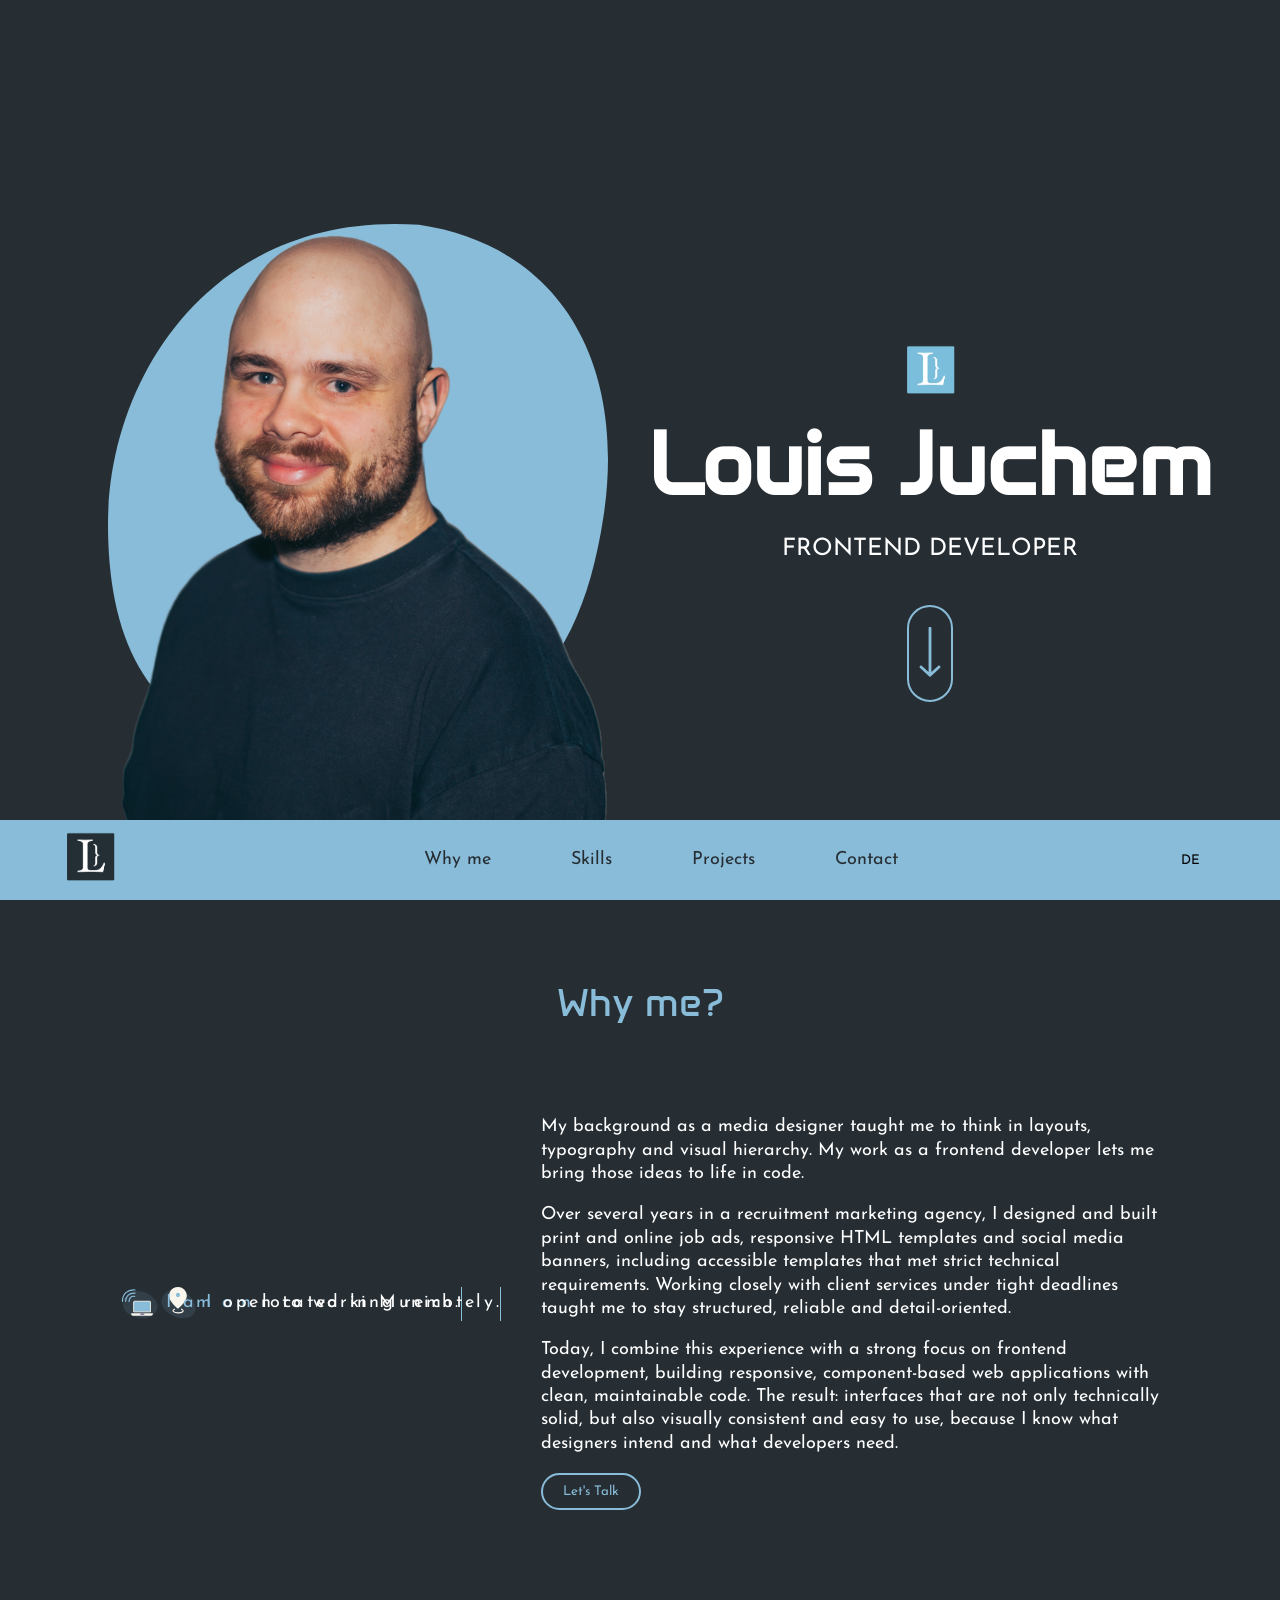
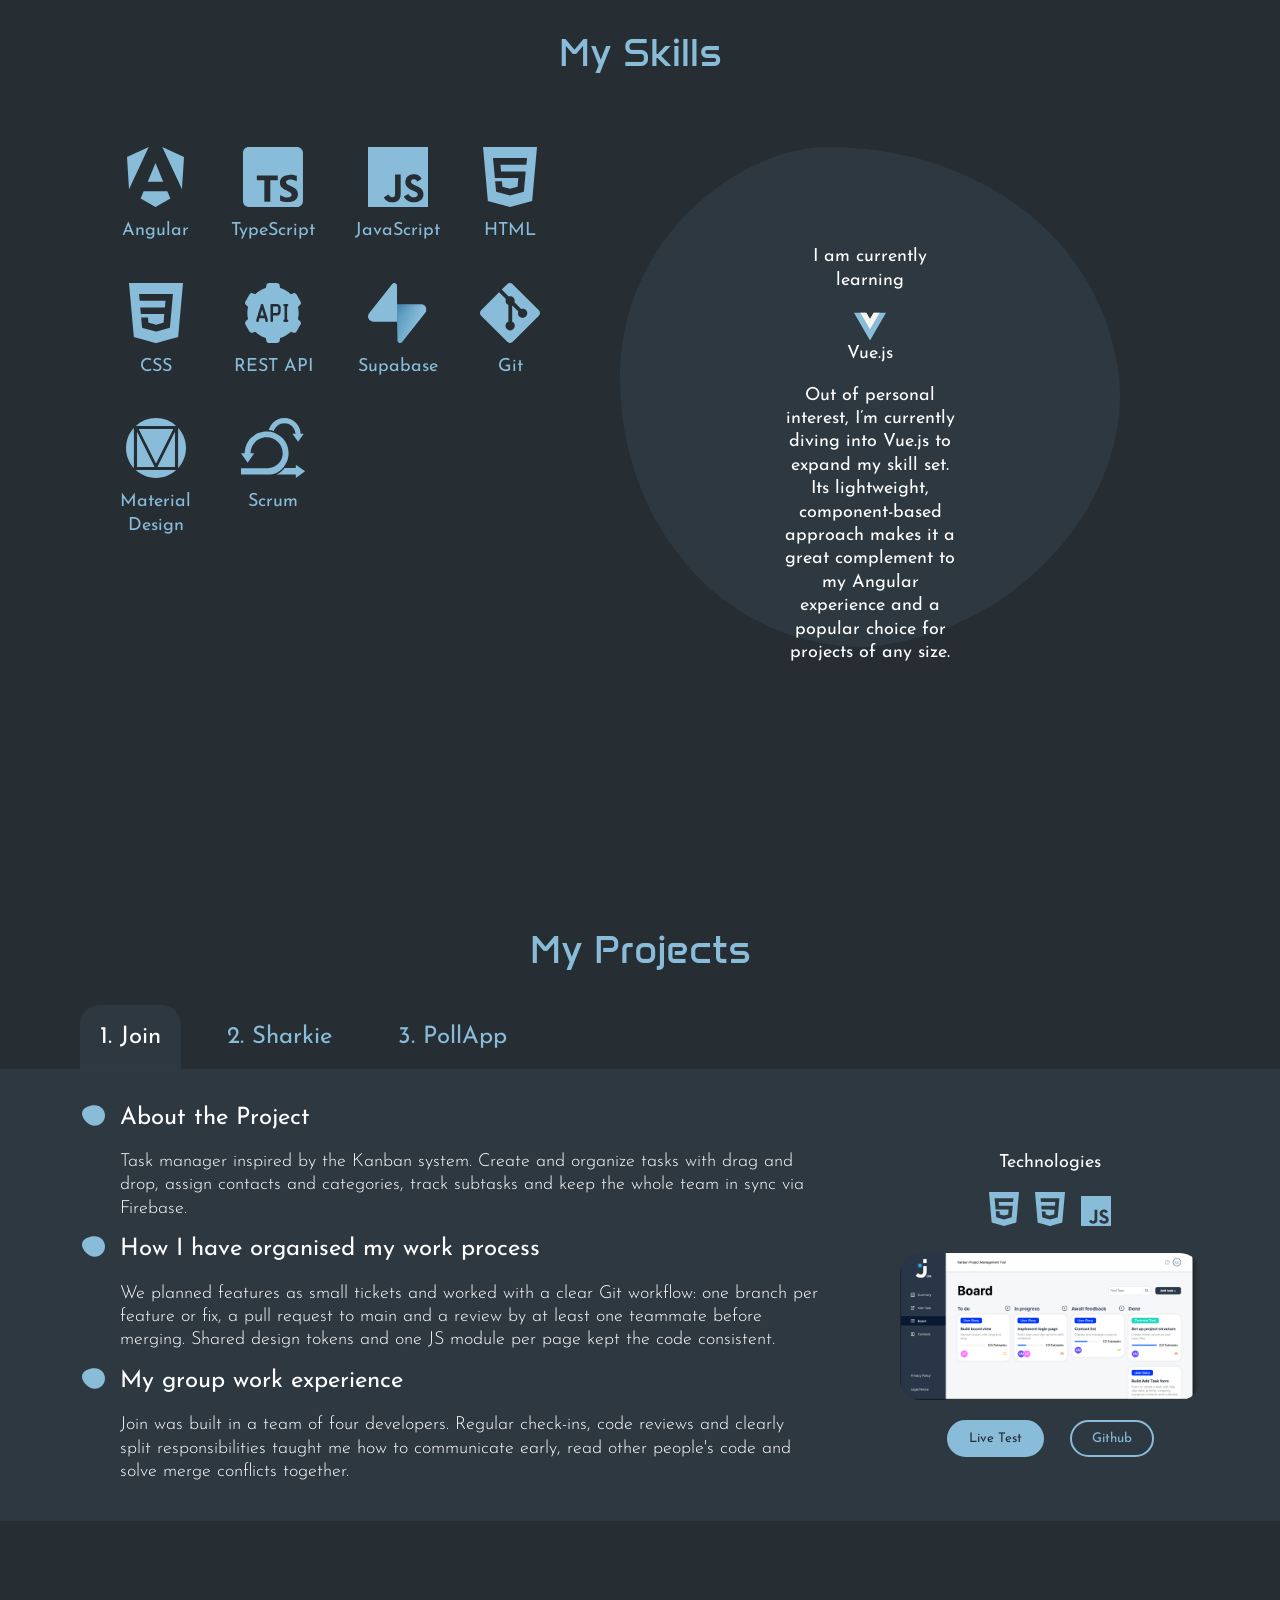
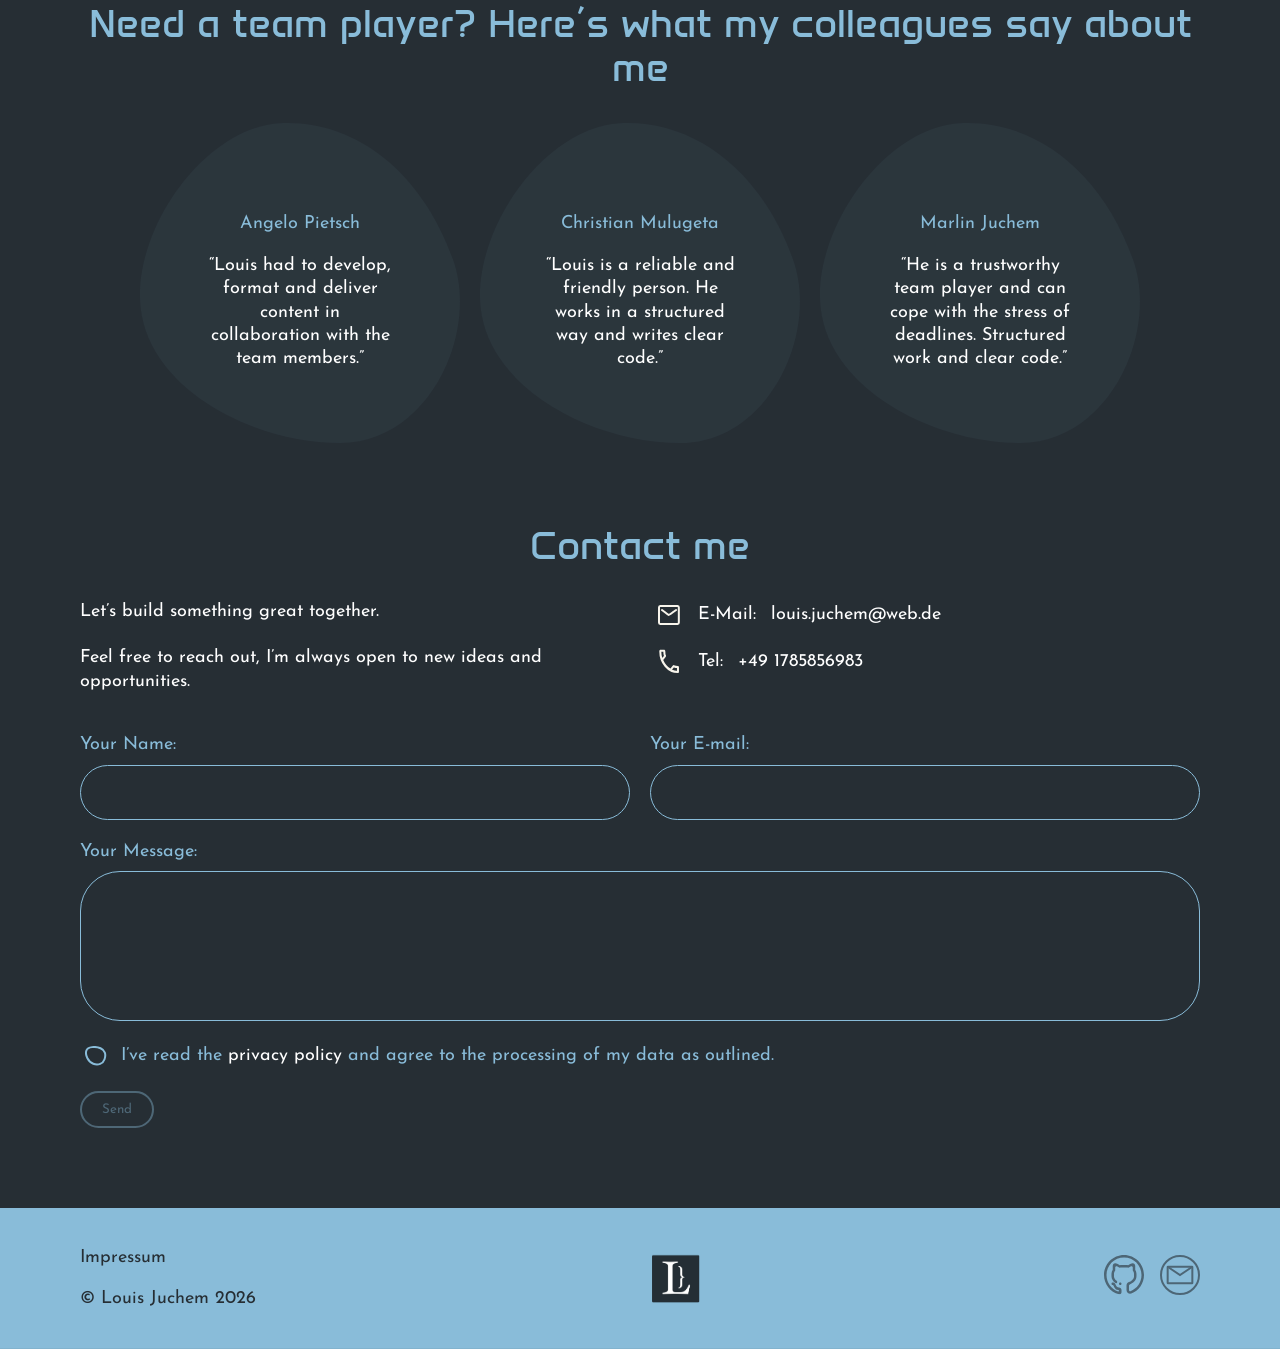
==== index.html @ 1935003d "translations fixed" ====
<!doctype html>
<html lang="en">
  <head>
    <meta charset="UTF-8" />
    <meta name="viewport" content="width=device-width, initial-scale=1.0" />
    <title>Portfolio</title>
    <link rel="stylesheet" href="./css/variables.css" />
    <link rel="stylesheet" href="./css/layout.css" />
    <link rel="stylesheet" href="./css/components.css" />
    <link rel="icon" type="image/x-icon" href="./assets/img/lj_light.PNG" />
    <script type="module" src="js/main.js"></script>
  </head>
  <body>
    <main>
      <section id="hero" class="hero">
        <img src="./assets/img/lj.png" alt="Louis Juchem" class="hero-image" />
        <img
          src="./assets/img/lj_mobile.png"
          alt="Louis Juchem"
          class="hero-image_mobile"
        />
        <div class="hero_text">
          <img src="./assets/img/lj_light.PNG" class="logo" />
          <div>
            <h1>Louis Juchem</h1>
            <p class="subtitle" data-i18n="heroSubtitle">Frontend Developer</p>
          </div>
          <a href="#why"
            ><button class="btn-down">
              <img src="./assets/img/Arrow Up.svg" alt="Arrow Button" /></button
          ></a>
        </div>
      </section>
      <nav class="navigation">
        <div>
          <img src="./assets/img/lj_dark.PNG" class="logo" />
          <img src="./assets/img/lj_light.PNG" class="logo_mobile" />
        </div>
        <div class="mobile-nav" id="mobile-nav">
          <ul>
            <li><a href="#why" data-i18n="navWhyMe">Why me</a></li>
            <li><a href="#skills">Skills</a></li>
            <li><a href="#projects" data-i18n="navProjects">Projects</a></li>
            <li><a href="#contact" data-i18n="navContact">Contact</a></li>
          </ul>
          <button
            id="lang-toggle"
            aria-label="Sprache wechseln / Change language"
          >
            EN
          </button>
        </div>
        <div class="burger-menu" id="burger-menu">
          <span></span>
          <span></span>
          <span></span>
        </div>
      </nav>
      <section id="why">
        <h2 data-i18n="whyHeading">Why me?</h2>
        <div class="section-wrapper">
          <div class="info-slider">
            <p class="info" style="--i: 0">
              <img src="./assets/icons/location.svg" class="icon" /><span
                data-i18n="locationIntro"
                class="info-color"
                >I am</span
              >
              <span data-i18n="locationDetails">located in Munich.</span>
            </p>
            <p class="info" style="--i: 1">
              <img src="./assets/img/remote.svg" class="icon" /><span
                data-i18n="remoteIntro"
                class="info-color"
                >I am</span
              >
              <span data-i18n="remoteDetails">open to working remotely.</span>
            </p>
          </div>

          <div class="why-text">
            <p data-i18n="aboutBackground">
              My background as a media designer taught me to think in layouts,
              typography and visual hierarchy. My work as a frontend developer
              lets me bring those ideas to life in code.
            </p>
            <p data-i18n="aboutExperience">
              Over several years in a recruitment marketing agency, I designed
              and built print and online job ads, responsive HTML templates and
              social media banners, including accessible templates that met
              strict technical requirements. Working closely with client
              services under tight deadlines taught me to stay structured,
              reliable and detail-oriented.
            </p>

            <p data-i18n="aboutApproach">
              Today, I combine this experience with a strong focus on frontend
              development, building responsive, component-based web applications
              with clean, maintainable code. The result: interfaces that are not
              only technically solid, but also visually consistent and easy to
              use, because I know what designers intend and what developers
              need.
            </p>
            <a href="#contact"
              ><button class="btn-classic" data-i18n="letsTalk">
                Let's Talk
              </button></a
            >
          </div>
        </div>
      </section>
      <section id="skills">
        <h2 data-i18n="skillsHeading">My Skills</h2>
        <div class="section-wrapper">
          <div class="icon-grid">
            <div class="icon-item">
              <img src="./assets/icons/Angular.svg" alt="" />
              <p>Angular</p>
            </div>
            <div class="icon-item">
              <img src="./assets/icons/Icons.svg" alt="" />
              <p>TypeScript</p>
            </div>
            <div class="icon-item">
              <img src="./assets/icons/Javascript.svg" alt="" />
              <p>JavaScript</p>
            </div>
            <div class="icon-item">
              <img src="./assets/icons/html.svg" alt="" />
              <p>HTML</p>
            </div>
            <div class="icon-item">
              <img src="./assets/icons/css.svg" alt="" />
              <p>CSS</p>
            </div>
            <div class="icon-item">
              <img src="./assets/icons/Api.svg" alt="" />
              <p>REST API</p>
            </div>
            <div class="icon-item">
              <img src="./assets/icons/Supabase.svg" alt="" />
              <p>Supabase</p>
            </div>
            <div class="icon-item">
              <img src="./assets/icons/git.svg" alt="" />
              <p>Git</p>
            </div>
            <div class="icon-item">
              <img src="./assets/icons/material.svg" alt="" />
              <p>Material Design</p>
            </div>
            <div class="icon-item">
              <img src="./assets/icons/scrum.svg" alt="" />
              <p>Scrum</p>
            </div>
          </div>
          <div class="learning">
            <p data-i18n="learningHeading">I am currently learning</p>
            <div class="flex">
              <img src="./assets/icons/Vue Js.svg" alt="Vue.js" />
              <p class="m-0">Vue.js</p>
            </div>
            <p data-i18n="learningDescription">
              Out of personal interest, I’m currently diving into Vue.js to
              expand my skill set. Its lightweight, component-based approach
              makes it a great complement to my Angular experience and a popular
              choice for projects of any size.
            </p>
          </div>
        </div>
      </section>
      <section id="projects">
        <h2 data-i18n="projectsHeading">My Projects</h2>
        <!-- Tab links -->
        <div class="tab">
          <button class="tablinks active" data-project="Join">1. Join</button>
          <button class="tablinks" data-project="Sharkie">2. Sharkie</button>
          <button class="tablinks" data-project="PollApp">3. PollApp</button>
        </div>

        <!-- Tab content -->
        <div id="Join" class="tabcontent active">
          <div>
            <ul>
              <li class="li-description" data-i18n="joinAboutHeading">
                About the Project
              </li>
              <li data-i18n="joinAbout">
                Task manager inspired by the Kanban system. Create and organize
                tasks with drag and drop, assign contacts and categories, track
                subtasks and keep the whole team in sync via Firebase.
              </li>
            </ul>
            <ul>
              <li class="li-description" data-i18n="joinProcessHeading">
                How I have organised my work process
              </li>
              <li data-i18n="joinProcess">
                We planned features as small tickets and worked with a clear Git
                workflow: one branch per feature or fix, a pull request to main
                and a review by at least one teammate before merging. Shared
                design tokens and one JS module per page kept the code
                consistent.
              </li>
            </ul>
            <ul>
              <li class="li-description" data-i18n="joinTeamHeading">
                My group work experience
              </li>
              <li data-i18n="joinTeam">
                Join was built in a team of four developers. Regular check-ins,
                code reviews and clearly split responsibilities taught me how to
                communicate early, read other people's code and solve merge
                conflicts together.
              </li>
            </ul>
          </div>
          <div class="flex">
            <div class="techstack">
              <p data-i18n="technologiesHeading">Technologies</p>
              <img src="./assets/icons/html.svg" />
              <img src="./assets/icons/css.svg" />
              <img src="./assets/icons/Javascript.svg" />
            </div>
            <img src="./assets/img/join_screenshot.png" class="screenshot" />
            <div class="button-group">
              <button class="btn-live">Live Test</button>
              <a href="https://github.com/Louisjuc/join-louis" target="_blank"
                ><button class="btn-classic">Github</button></a
              >
            </div>
          </div>
        </div>

        <div id="Sharkie" class="tabcontent">
          <div>
            <ul>
              <li class="li-description" data-i18n="sharkieAboutHeading">
                About the Project
              </li>
              <li data-i18n="sharkieAbout">
                A 2D jump-and-run game based on an object-oriented approach.
                Help Sharkie collect coins and poison bottles, fight fish and
                jellyfish and defeat the killer whale at the end of the level.
              </li>
            </ul>
            <ul>
              <li class="li-description" data-i18n="sharkieProcessHeading">
                How I have organised my work process
              </li>
              <li data-i18n="sharkieProcess">
                I structured the game into classes with clear responsibilities,
                such as a shared movable object, the character, enemies, status
                bars and the world. That way I could build and test each feature
                step by step, from movement and collisions to sounds and the
                endboss fight.
              </li>
            </ul>
            <ul>
              <li class="li-description" data-i18n="sharkieLearningHeading">
                What I have learned
              </li>
              <li data-i18n="sharkieLearning">
                Sharkie taught me object-oriented programming in JavaScript:
                inheritance, game loops, collision detection and sprite
                animation on the canvas. I also learned how to manage sounds and
                save settings like mute in localStorage.
              </li>
            </ul>
          </div>
          <div class="flex">
            <div class="techstack">
              <p data-i18n="technologiesHeading">Technologies</p>
              <img src="./assets/icons/html.svg" />
              <img src="./assets/icons/css.svg" />
              <img src="./assets/icons/Javascript.svg" />
            </div>
            <img src="./assets/img/sharkie_screenshot.png" class="screenshot" />
            <div class="button-group">
              <button class="btn-live">Live Test</button>
              <a href="https://github.com/Louisjuc/Sharkie" target="_blank"
                ><button class="btn-classic">Github</button></a
              >
            </div>
          </div>
        </div>

        <div id="PollApp" class="tabcontent">
          <div>
            <ul>
              <li class="li-description" data-i18n="pollAppAboutHeading">
                About the Project
              </li>
              <li data-i18n="pollAppAbout">
                A survey app built with Angular and Supabase. Create surveys
                with multiple questions, single or multiple choice answers,
                categories and an end date, then vote and watch the results
                update in real time.
              </li>
            </ul>
            <ul>
              <li class="li-description" data-i18n="pollAppProcessHeading">
                How I have organised my work process
              </li>
              <li data-i18n="pollAppProcess">
                I started with the data model in Supabase (surveys, questions,
                options and votes) and then built the app around it: an overview
                page, a detail page and a create dialog. Shared services and
                reusable components kept the code clean, and I finished by
                refining the responsive design.
              </li>
            </ul>
            <ul>
              <li class="li-description" data-i18n="pollAppLearningHeading">
                What I have learned
              </li>
              <li data-i18n="pollAppLearning">
                PollApp was my first larger Angular project. I learned to work
                with components, routing, services and TypeScript interfaces,
                and to connect a frontend to a real backend with Supabase
                including real-time updates.
              </li>
            </ul>
          </div>
          <div class="flex">
            <div class="techstack">
              <p data-i18n="technologiesHeading">Technologies</p>
              <img src="./assets/icons/Angular.svg" />
              <img src="./assets/icons/Icons.svg" />
              <img src="./assets/icons/css.svg" />
            </div>
            <img src="./assets/img/pollapp_screenshot.png" class="screenshot" />
            <div class="button-group">
              <button class="btn-live">Live Test</button>
              <a href="https://github.com/Louisjuc/PollApp" target="_blank"
                ><button class="btn-classic">Github</button></a
              >
            </div>
          </div>
        </div>
      </section>
      <section id="reviews">
        <h2 data-i18n="reviewsHeading">
          Need a team player? Here’s what my colleagues say about me
        </h2>
        <div class="flex-row">
          <div class="review-bubble">
            <p><span>Angelo Pietsch</span></p>
            <p data-i18n="reviewOneQuote" class="m-0">
              “Louis had to develop, format and deliver content in collaboration
              with the team members.”
            </p>
          </div>
          <div class="review-bubble">
            <p><span>Christian Mulugeta</span></p>
            <p data-i18n="reviewTwoQuote" class="m-0">
              “Louis is a reliable and friendly person. He works in a structured
              way and writes clear code.”
            </p>
          </div>
          <div class="review-bubble">
            <p><span>Marlin Juchem</span></p>
            <p data-i18n="reviewThreeQuote" class="m-0">
              “He is a trustworthy team player and can cope with the stress of
              deadlines. Structured work and clear code.”
            </p>
          </div>
        </div>
      </section>
      <section id="contact">
        <h2 data-i18n="contactHeading">Contact me</h2>
        <div class="contact-flex">
          <div>
            <p data-i18n="contactIntroLineOne" class="m-0">
              Let’s build something great together.
            </p>
            <br />
            <p data-i18n="contactIntroLineTwo" class="m-0">
              Feel free to reach out, I’m always open to new ideas and
              opportunities.
            </p>
          </div>
          <div>
            <p class="text-icon-flex m-0">
              <svg
                width="27"
                height="30"
                viewBox="0 0 27 30"
                fill="none"
                xmlns="http://www.w3.org/2000/svg"
              >
                <path
                  d="M4.18262 6H21.6445C22.1695 6.00017 22.8271 6.54564 22.8271 7.5V22.5C22.8271 23.4544 22.1695 23.9998 21.6445 24H4.18262C3.65777 23.9999 3.00045 23.4548 3 22.501L3.01074 7.50098V7.5C3.01074 6.53865 3.66359 6.00006 4.18262 6Z"
                  stroke="#F8F5EC"
                  stroke-width="2"
                />
                <path
                  d="M6 10C6 10 12.5033 15 12.8182 15C13.133 15 20.0909 10 20.0909 10"
                  stroke="#F8F5EC"
                  stroke-width="2"
                  stroke-linecap="round"
                />
              </svg>
              <span>E-Mail:</span>
              <a href="mailto:louis.juchem@web.de" target="_blank"
                >louis.juchem@web.de</a
              >
            </p>
            <p class="text-icon-flex m-0">
              <svg
                width="27"
                height="31"
                viewBox="0 0 27 31"
                fill="none"
                xmlns="http://www.w3.org/2000/svg"
              >
                <path
                  d="M8.18457 4.86719C8.19003 4.87091 8.20013 4.87758 8.21289 4.89258C8.25249 4.93924 8.29688 5.0304 8.29688 5.15625C8.29688 6.85315 8.52699 8.48622 8.9541 10.0146V10.0156C9.00002 10.1878 8.95463 10.3432 8.88477 10.4258L6.47852 13.2617L6.07617 13.7354L6.32227 14.3057C7.97227 18.1273 10.6423 21.2735 13.9316 23.2598L14.6602 23.7002L15.2109 23.0508L17.6172 20.2148C17.6232 20.2078 17.6294 20.2032 17.6338 20.1992C18.9591 20.7117 20.3894 20.9898 21.8564 20.9922C21.8618 20.9957 21.8722 21.0027 21.8857 21.0186C21.9253 21.0652 21.9697 21.1565 21.9697 21.2822V25.7812C21.9697 25.9071 21.9253 25.9983 21.8857 26.0449C21.873 26.0599 21.862 26.0655 21.8564 26.0693C12.2943 26.0571 4.28125 16.8608 4.28125 5.15625C4.28125 5.0304 4.32564 4.93924 4.36523 4.89258C4.37794 4.87764 4.38807 4.87095 4.39355 4.86719H8.18457Z"
                  stroke="#F8F5EC"
                  stroke-width="2"
                />
              </svg>
              <span>Tel:</span>
              <a href="tel:+491785856983">+49 1785856983</a>
            </p>
          </div>
        </div>
        <form class="form__mail">
          <label>
            <span data-i18n="nameLabel">Your Name:</span>
            <input type="text" name="name" maxlength="100" required />
          </label>
          <label>
            <span data-i18n="emailFieldLabel">Your E-mail:</span>
            <input type="email" name="email" maxlength="254" required />
          </label>
          <label class="form__message">
            <span data-i18n="messageLabel">Your Message:</span>
            <textarea name="message" maxlength="5000" required></textarea>
          </label>
          <div class="policy">
            <input
              type="checkbox"
              id="privacy-policy"
              class="btn-accept"
              required
            />
            <label for="privacy-policy">
              <span data-i18n="privacyConsentBefore">I’ve read the</span>
              <a
                href="./pages/legal.html#datenschutz"
                data-i18n="privacyPolicyLink"
                >privacy policy</a
              >
              <span data-i18n="privacyConsentAfter"
                >and agree to the processing of my data as outlined.</span
              >
            </label>
          </div>
          <!-- Honeypot: für Menschen unsichtbar, Bots füllen es aus -->
          <div class="form__hp" aria-hidden="true">
            <label>
              Website
              <input type="text" name="website" tabindex="-1" autocomplete="off" />
            </label>
          </div>
          <button type="submit" class="btn-classic" data-i18n="sendButton">
            Send
          </button>
        </form>
      </section>
    </main>
    <footer>
      <div>
        <a href="./pages/legal.html"> <p>Impressum</p></a>
        <p>© Louis Juchem 2026</p>
      </div>
      <img src="./assets/img/lj_dark.PNG" class="logo" />
      <div>
        <a href="https://github.com/Louisjuc" target="_blank">
          <img src="./assets/img/github_footer.svg" class="footer-icon"
        /></a>
        <a href="mailto:louis.juchem@web.de" target="_blank">
          <img src="./assets/img/email_footer.svg" class="footer-icon"
        /></a>
      </div>
    </footer>
  </body>
</html>
---- css/variables.css ----
:root {
  --primary-color: #262e34;
  --secondary-color: #89bcd9;
  --light-color: #89bcd912;
  --error-color: #ff6b6b;
  --nav-height: 80px;
  --content-width: 1440px;
}

@font-face {
  font-family: "Anta";
  src: url("../assets/fonts/Anta/Anta-Regular.ttf") format("truetype");
  font-weight: 400;
  font-style: normal;
  font-display: swap;
}

@font-face {
  font-family: "Josefin Sans";
  src: url("../assets/fonts/Josefin_Sans/JosefinSans-VariableFont_wght.ttf")
    format("truetype");
  font-weight: 100 700;
  font-style: normal;
  font-display: swap;
}

/* font-family: "Josefin Sans", sans-serif;
font-family: "Anta", sans-serif;
 */
---- css/layout.css ----
:root {
  interpolate-size: allow-keywords;
}

html {
  scroll-behavior: smooth;
  scroll-padding-top: 40px;
}

.m-0 {
  margin: 0;
}

body {
  margin: 0;
  background-color: var(--primary-color);
  color: #fff;
  font-family: "Josefin Sans", sans-serif;
  line-height: 1.3em;
  font-size: 18px;
}

button {
  width: fit-content;
}

h1,
h2,
h3 {
  font-family: "Anta", sans-serif;
  line-height: 1.1em;
}

.m-0 {
  margin: 0;
}

.burger-menu {
  display: none;
}

button,
input,
textarea,
select {
  font-family: inherit;
}

.screenshot {
  margin: 20px 0;
}

a {
  text-decoration: none;
  color: #fff;
}

a:hover {
  cursor: pointer;
  color: var(--secondary-color);
}

main,
footer {
  max-width: var(--content-width);
  margin-inline: auto;
}

/* Hintergrund läuft über die Contentbegrenzung hinaus bis zum Viewport-Rand */
.navigation,
.tabcontent,
footer {
  box-shadow: 0 0 0 100vmax var(--bleed-color);
  clip-path: inset(0 -100vmax);
}

.navigation,
footer {
  --bleed-color: var(--secondary-color);
}

.tabcontent {
  --bleed-color: var(--light-color);
}

.flex {
  display: flex;
  flex-direction: column;
  justify-content: center;
  align-items: center;
}

.flex-row {
  display: flex;
  flex-direction: row;
  justify-content: center;
  align-items: center;
  gap: 20px;
}

/* Grid statt Flex: die Zeile sitzt unten (align-content), der Text wird innerhalb der Zeile auf Bildhöhe zentriert (align-items) */
.hero {
  display: grid;
  grid-auto-flow: column;
  align-content: end;
  align-items: center;
  justify-content: center;
  text-align: center;
  height: calc(100svh - var(--nav-height));
  margin: 0;
  overflow: hidden;
}

.hero-image {
  max-width: 500px;
  padding: 0 40px;
  background-image: url("../assets/img/shape.svg");
  background-position: top center;
  background-repeat: no-repeat;
  background-size: 500px;
  transition: background-image 0.4s ease-in-out;
}

.hero-image:hover {
  background-image: url("../assets/img/shape_hover.svg");
}

.hero-image_mobile {
  display: none;
}

.hero_text {
  display: flex;
  flex-direction: column;
  justify-content: center;
  align-items: center;
  gap: 20px;
}

.logo {
  width: 60px;
}

.logo_mobile {
  display: none;
}

section {
  margin: 80px;
  scroll-margin-top: var(--nav-height);
}

h1 {
  font-size: 88px;
  margin: 0px;
}

h2 {
  color: var(--secondary-color);
  text-align: center;
  font-weight: 400;
  font-size: 40px;
}

.subtitle {
  font-size: 24px;
  text-transform: uppercase;
}

.navigation {
  background-color: var(--secondary-color);
  width: 100%;
  color: var(--primary-color);
  display: flex;
  align-items: center;
  position: sticky;
  top: 0;
  z-index: 10;
  box-sizing: border-box;
  height: var(--nav-height);
  padding: 0px 60px;
  justify-content: space-between;
}

.navigation ul {
  list-style: none;
  display: flex;
  gap: 80px;
}

.navigation ul li a {
  color: var(--primary-color);
  text-decoration: none;
}

.navigation ul li a:hover {
  color: #fff;
  text-decoration: none;
}

.section-wrapper {
  display: flex;
  justify-content: center;
  align-items: center;
  gap: 40px;
  padding: 40px;
}

.why-text {
  width: 60%;
}

.info-slider {
  display: grid;
  overflow: hidden;
  --slot: 8s;
  width: var(--slider-w, 350px);
  max-width: 100%;
  /* Slider behält seine Textbreite, der Fließtext daneben gibt nach */
  flex-shrink: 0;
}

.info {
  max-width: 100%;
  grid-area: 1 / 1;
  position: relative;
  overflow: hidden;
  box-sizing: border-box;
  border-right: 1.5px solid var(--secondary-color);
  white-space: nowrap;
  margin: 0 auto;
  --spacing: 0.15em;
  letter-spacing: var(--spacing);
  animation:
    info-cycle calc(var(--slot) * 2) infinite backwards,
    blink-caret 0.75s step-end infinite;
  animation-delay: calc(var(--i) * var(--slot)), 0s;
}
/* --w minus letter-spacing hinter dem letzten Zeichen: Cursor sitzt direkt am Satzende */
@keyframes info-cycle {
  0% {
    width: 0;
    transform: translateY(100%);
    animation-timing-function: ease-out;
  }
  3% {
    width: 0;
    transform: translateY(0);
    animation-timing-function: steps(40, end);
  }
  25% {
    width: calc(var(--w) - var(--spacing));
    transform: translateY(0);
  }
  44% {
    width: calc(var(--w) - var(--spacing));
    transform: translateY(0);
    animation-timing-function: ease-in;
  }
  48% {
    width: calc(var(--w) - var(--spacing));
    transform: translateY(-100%);
  }
  48.1%,
  100% {
    width: calc(var(--w) - var(--spacing));
    transform: translateY(100%);
  }
}

/* The typewriter cursor effect */
@keyframes blink-caret {
  from,
  to {
    border-color: transparent;
  }
  50% {
    border-color: var(--secondary-color);
  }
}

.info-color {
  color: var(--secondary-color);
}

.policy {
  display: flex;
  align-items: center;
  gap: 10px;
}

.learning {
  background-image: url("../assets/img/learning.svg");
  text-align: center;
  background-repeat: no-repeat;
  background-position: top center;
  width: fit-content;
  height: 500px;
  padding: 80px 200px;
  background-size: 500px;
}

.contact-flex {
  display: flex;
  gap: 32px;
}

.contact-flex > * {
  flex: 1;
  min-width: 0;
}

.text-icon-flex {
  display: flex;
  align-items: center;
  gap: 15px;
}

.text-icon-flex + .text-icon-flex {
  margin-top: 16px;
}

/* Beim Hover werden Icon, Label und Link komplett blau */
.text-icon-flex:hover,
.text-icon-flex:hover a {
  color: var(--secondary-color);
}

.text-icon-flex:hover svg path {
  stroke: var(--secondary-color);
}

#skills .section-wrapper {
  align-items: flex-start;
}

footer {
  background-color: var(--secondary-color);
  padding: 20px 80px;
  display: flex;
  justify-content: space-between;
  align-items: center;
  color: var(--primary-color);
}

footer a {
  color: var(--primary-color);
}
footer a:hover {
  color: #fff;
}

@media (max-width: 1200px) {
}

@media (max-width: 900px) {
  section {
    margin: 60px 40px;
  }
}

@media (max-width: 500px) {
  /* Navigation steht im HTML nach dem Hero – auf Mobile per order nach oben holen */
  main {
    display: flex;
    flex-direction: column;
    gap: 40px;
    padding-bottom: 40px;
  }

  .navigation {
    order: -1;
  }

  /* Im Flex-Container kollabieren Margins nicht, Abstand kommt über gap */
  section {
    margin: 0 16px;
  }

  .section-wrapper {
    flex-direction: column-reverse;
    padding: 0;
  }

  .why-text {
    width: inherit;
  }

  .logo {
    display: none;
  }

  .logo_mobile {
    display: block;
    width: 60px;
  }

  .hero {
    display: flex;
    align-items: center;
    justify-content: center;
    text-align: center;
    height: inherit;
    margin: 0;
    overflow: hidden;
    flex-direction: column;
    gap: 40px;
  }

  .learning {
    background-image: none;
    text-align: center;
    background-repeat: no-repeat;
    background-position: top center;
    width: inherit;
    height: auto;
    padding: 0px;
    background-size: 500px;
  }

  #skills .section-wrapper {
    flex-direction: column;
    padding: 0;
    align-items: center;
  }

  .tabcontent.active {
    gap: 40px;
    flex-direction: column;
  }

  .flex-row,
  .policy,
  .contact-flex,
  .text-icon-flex {
    flex-direction: column;
    display: inherit;
  }

  /* Verhindert seitliches Scrollen durch das ausgeblendete Menü (clip statt hidden, damit die sticky Nav weiter funktioniert) */
  body {
    overflow-x: clip;
  }

  /* Bleed-Trick nur auf breiten Screens nötig – clip-path würde sonst das aufklappende Menü abschneiden */
  .navigation {
    box-shadow: none;
    clip-path: none;
  }

  .navigation {
    flex-direction: row;
    background: var(--primary-color);
    height: auto;
    padding: 16px 20px;
    gap: 16px;
  }

  .navigation ul {
    flex-direction: column;
    align-items: center;
    gap: 12px;
    padding: 0;
  }

  footer {
    flex-direction: column;
    gap: 16px;
    padding: 20px;
    text-align: center;
  }

  .hero-image {
    display: none;
  }
  .hero-image_mobile {
    display: block;
    width: 350px;
  }

  .burger-menu {
    display: flex;
    flex-direction: column;
    gap: 6px;
    cursor: pointer;
  }

  .burger-menu span {
    width: 30px;
    height: 3px;
    display: block;
    background-color: #fff;
    border-radius: 2px;
  }
}
---- css/components.css ----
.btn-down {
  background: none;
  border: 2px solid var(--secondary-color);
  padding: 20px 10px;
  border-radius: 40px;
}

.btn-down:hover,
.btn-classic:hover {
  background-color: rgba(248, 245, 236, 0.12);
  cursor: pointer;
}

#lang-toggle {
  background: none;
  padding: 20px;
  background-position: center;
  border: none;
}

#lang-toggle:hover {
  color: #fff;
  background-image: url("../assets/img/lang_hover.svg");
  background-repeat: no-repeat;
}

.icon,
.footer-icon {
  width: 40px;
}

.footer-icon {
  margin-left: 10px;
}

.footer-icon:hover {
  fill: #fff;
}

.footer-icon:hover {
  filter: brightness(0) invert(1); /* macht das Icon weiß */
}
.info .icon {
  vertical-align: middle;
  margin-right: 0.4rem;
}

.btn-classic {
  background: none;
  border: 2px solid var(--secondary-color);
  padding: 10px 20px;
  border-radius: 40px;
  color: var(--secondary-color);
}

.btn-classic:disabled,
.btn-classic:disabled:hover {
  opacity: 0.4;
  background: none;
  cursor: not-allowed;
}

.btn-live {
  background-color: var(--secondary-color);
  border: 2px solid var(--secondary-color);
  padding: 10px 20px;
  border-radius: 40px;
  color: var(--primary-color);
  margin-right: 20px;
}

.btn-live:hover {
  background-color: var(--primary-color);
  color: var(--secondary-color);
}

.icon-grid {
  display: grid;
  grid-template-columns: repeat(4, 1fr);
  gap: 40px;
}

.icon-item {
  display: flex;
  flex-direction: column;
  align-items: center;
  gap: 12px;
  text-align: center;
  color: var(--secondary-color);
  transition: transform 0.4s ease-in-out;
}
/* Desktop: Wrapper ignorieren, ul und Sprachwahl sind direkte Flex-Kinder der Navigation */
.mobile-nav {
  display: contents;
}

.icon-item:hover {
  transform: scale(1.2);
  cursor: pointer;
}

.icon-item img {
  height: 60px;
}

.icon-item p {
  margin: 0;
}

/* Style the buttons that are used to open the tab content */
.tab button {
  border: none;
  background: none;
  outline: none;
  cursor: pointer;
  padding: 20px;
  margin-right: 20px;
  transition: 0.3s;
  color: var(--secondary-color);
  border-radius: 20px 20px 0px 0px;
  font-size: 24px;
}

/* Change background color of buttons on hover */
.tab button:hover {
  background-color: var(--light-color);
}

/* Create an active/current tablink class */
.tab button.active {
  color: #fff;
  background-color: var(--light-color);
}

/* Style the tab content */
.tabcontent {
  background-color: var(--light-color);
  padding: 20px 0;
  display: none;
}

/* Only the active tab content is shown */
.tabcontent.active {
  display: flex;
  gap: 80px;
}

.tabcontent ul li {
  list-style-image: none;
  list-style-type: none;
  font-weight: 300;
}

.tabcontent ul .li-description {
  list-style: none;
  position: relative;
  font-size: 24px;
  margin-bottom: 20px;
  font-weight: 400;
}

.tabcontent ul .li-description::before {
  content: "";
  position: absolute;
  top: -3px;
  left: -38px;
  width: 23px; /* Bildgröße */
  height: 23px;
  background: url("../assets/img/bullet.svg") no-repeat center / contain;
}

.screenshot {
  width: 300px;
  border-radius: 20px;
}

.techstack {
  text-align: center;
}

.techstack img {
  width: 30px;
  margin: 0 5px;
}

.review-bubble {
  box-sizing: border-box;
  width: 320px;
  max-width: 100%;
  aspect-ratio: 1; /* Blob-SVG ist quadratisch */
  padding: 64px; /* ca. 20% der Bubble-Breite; % würde sich aufs Elternelement beziehen */
  display: flex;
  flex-direction: column;
  justify-content: center;
  background-image: url("../assets/icons/review.svg");
  background-repeat: no-repeat;
  background-position: center;
  background-size: 100% 100%; /* Blob füllt immer die ganze Box */
  text-align: center;
}

.review-bubble:hover {
  background-image: url("../assets/icons/review_hover.svg");
}

.review-bubble span {
  color: var(--secondary-color);
}

input,
textarea {
  background-color: var(--primary-color);
  border: 1px solid var(--secondary-color);
  border-radius: 40px;
  padding: 20px 40px;
}

textarea {
  height: 150px;
}

.form__mail {
  display: grid;
  grid-template-columns: repeat(2, 1fr);
  gap: 20px;
  margin: 40px 0px;
  color: var(--secondary-color);
}

.form__mail h2,
.form__mail .form__message,
.form__mail .policy {
  grid-column: 1 / -1;
}

.form__mail .policy label {
  display: block;
}

.form__mail label {
  display: flex;
  flex-direction: column;
  gap: 8px;
}

.form__mail input,
.form__mail textarea {
  width: 100%;
  box-sizing: border-box;
  resize: none;
  color: #fff;
}

.form__mail .btn-accept {
  appearance: none;
  -webkit-appearance: none;
  width: 24px;
  height: 24px;
  padding: 0;
  border: none;
  border-radius: 0;
  /* Hover image is preloaded as a zero-sized layer so the first hover doesn't flicker */
  background:
    url("../assets/img/accept.svg") center / 22px 20px no-repeat,
    url("../assets/img/checkbox_hover.svg") center / 0 0 no-repeat;
  cursor: pointer;
}

.form__mail .btn-accept:checked {
  background: url("../assets/img/Check%20box.svg") center / 24px 24px no-repeat;
}

.form__mail .is-invalid {
  border: 2px solid var(--error-color);
}

/* Checkbox is a background image, so swap it for the red variant instead of a border */
.form__mail .btn-accept.is-invalid {
  border: none;
  background: url("../assets/img/false.svg") center / 22px 20px no-repeat;
}
.form__mail .btn-accept:not(:checked):hover {
  background: url("../assets/img/checkbox_hover.svg") center / 22px 20px
    no-repeat;
}

.form__mail .policy {
  flex-wrap: wrap;
}

.form__hp {
  position: absolute;
  left: -9999px;
  width: 1px;
  height: 1px;
  overflow: hidden;
}

.form__error {
  flex-basis: 100%;
  color: var(--error-color);
  font-size: 14px;
}

.legal__title {
  text-align: left;
}

.legal__subtitle {
  color: var(--secondary-color);
  font-weight: 400;
}

.legal__note {
  font-style: italic;
}

.legal__note:empty {
  display: none;
}

@media (max-width: 1200px) {
}

@media (max-width: 900px) {
  .icon-grid {
    grid-template-columns: repeat(3, 1fr);
  }
}

@media (max-width: 500px) {
  .icon-grid {
    grid-template-columns: repeat(2, 1fr);
  }

  .form__mail {
    grid-template-columns: 1fr;
  }

  .tab button {
    padding: 10px;

    font-size: 18px;
  }

  .mobile-nav {
    display: none;
    position: absolute;
    top: 100%;
    right: 0;
    transform: translateX(100%);
    transition: transform 0.3s ease;
    background-image: url("../assets/img/shape.svg");
    background-size: 210px;
    background-repeat: no-repeat;
    z-index: 0;
    padding: 20px;
    background-position: top center;
    width: 300px;
    height: 300px;
    transition:
      opacity 0.3s,
      display 0.3s allow-discrete; /* NEU: display wird mit animiert */
  }

  .mobile-nav_toggle {
    display: block;
    transform: translateX(0);
    opacity: 1;
  }

  @starting-style {
    .mobile-nav_toggle {
      opacity: 0;
    }
  }

  .tabcontent.active {
    display: flex;
    gap: 20px;
    padding: 40px 0;
  }
}
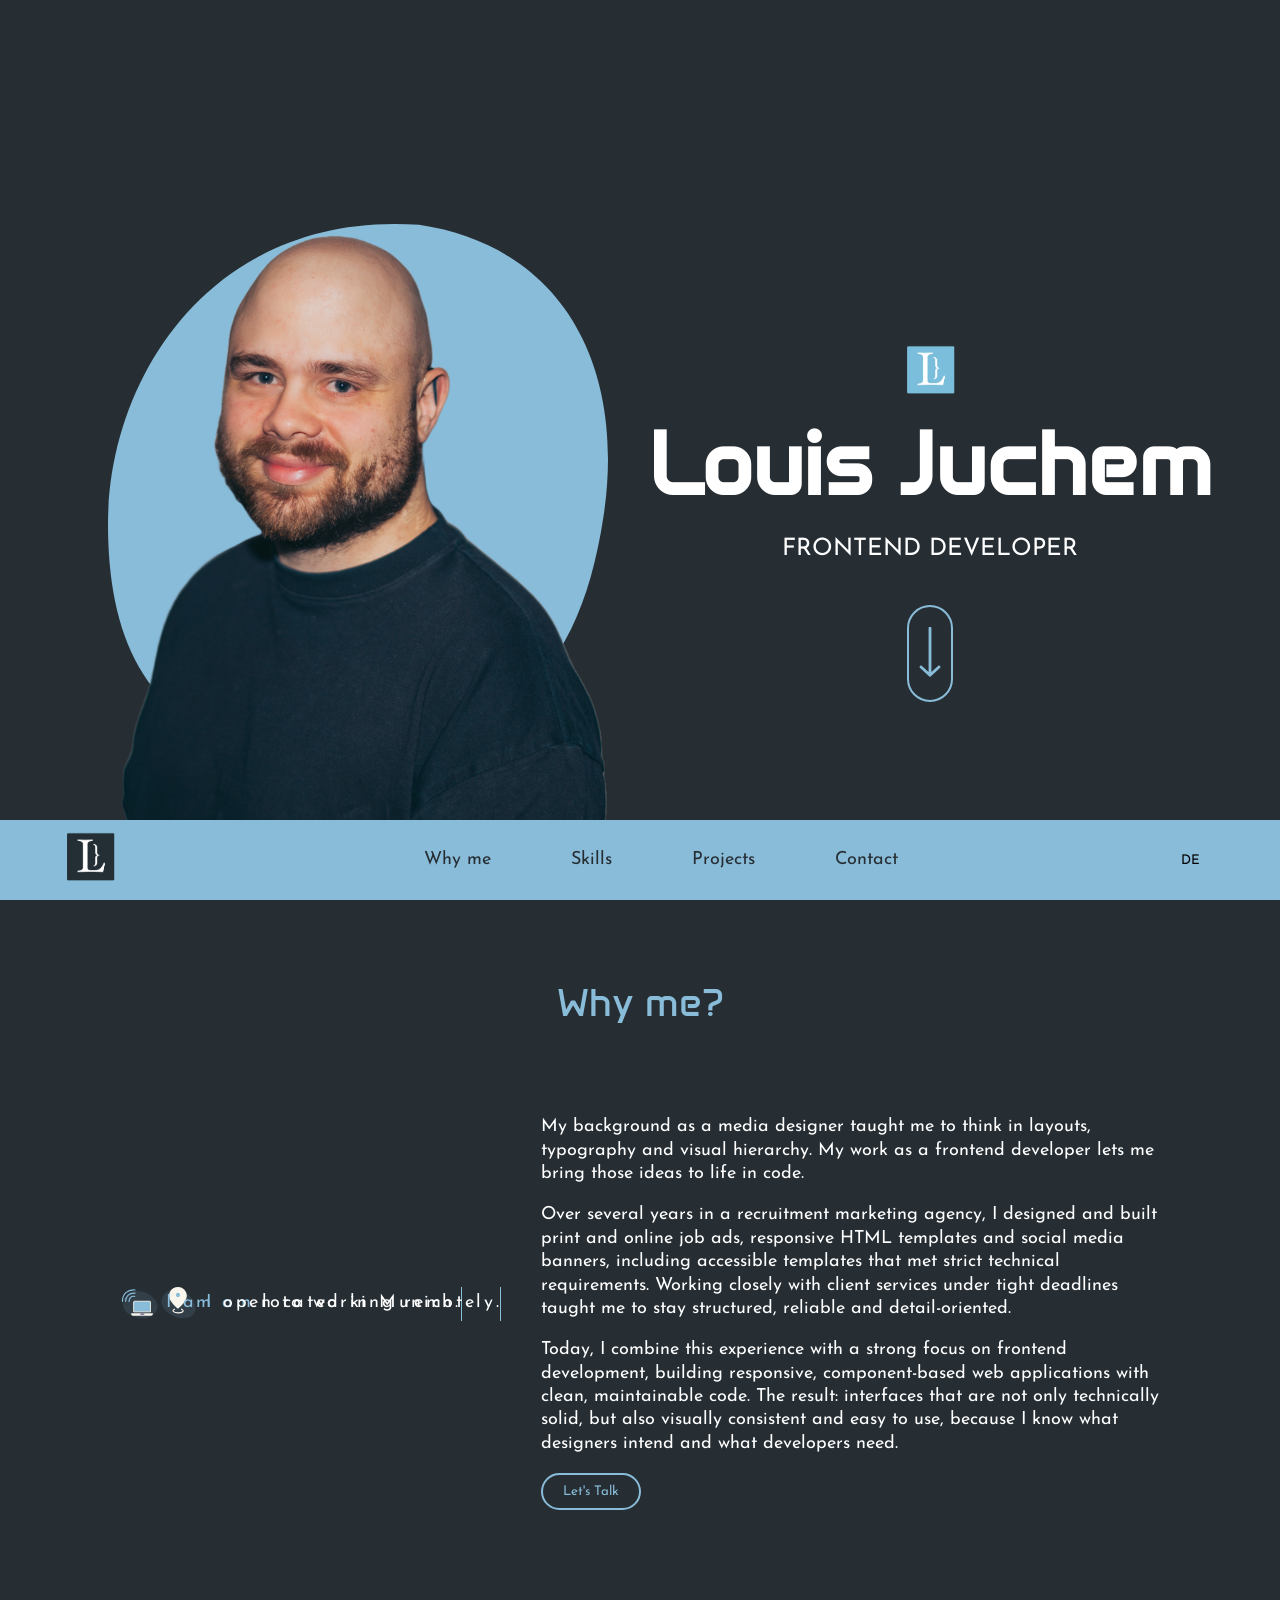
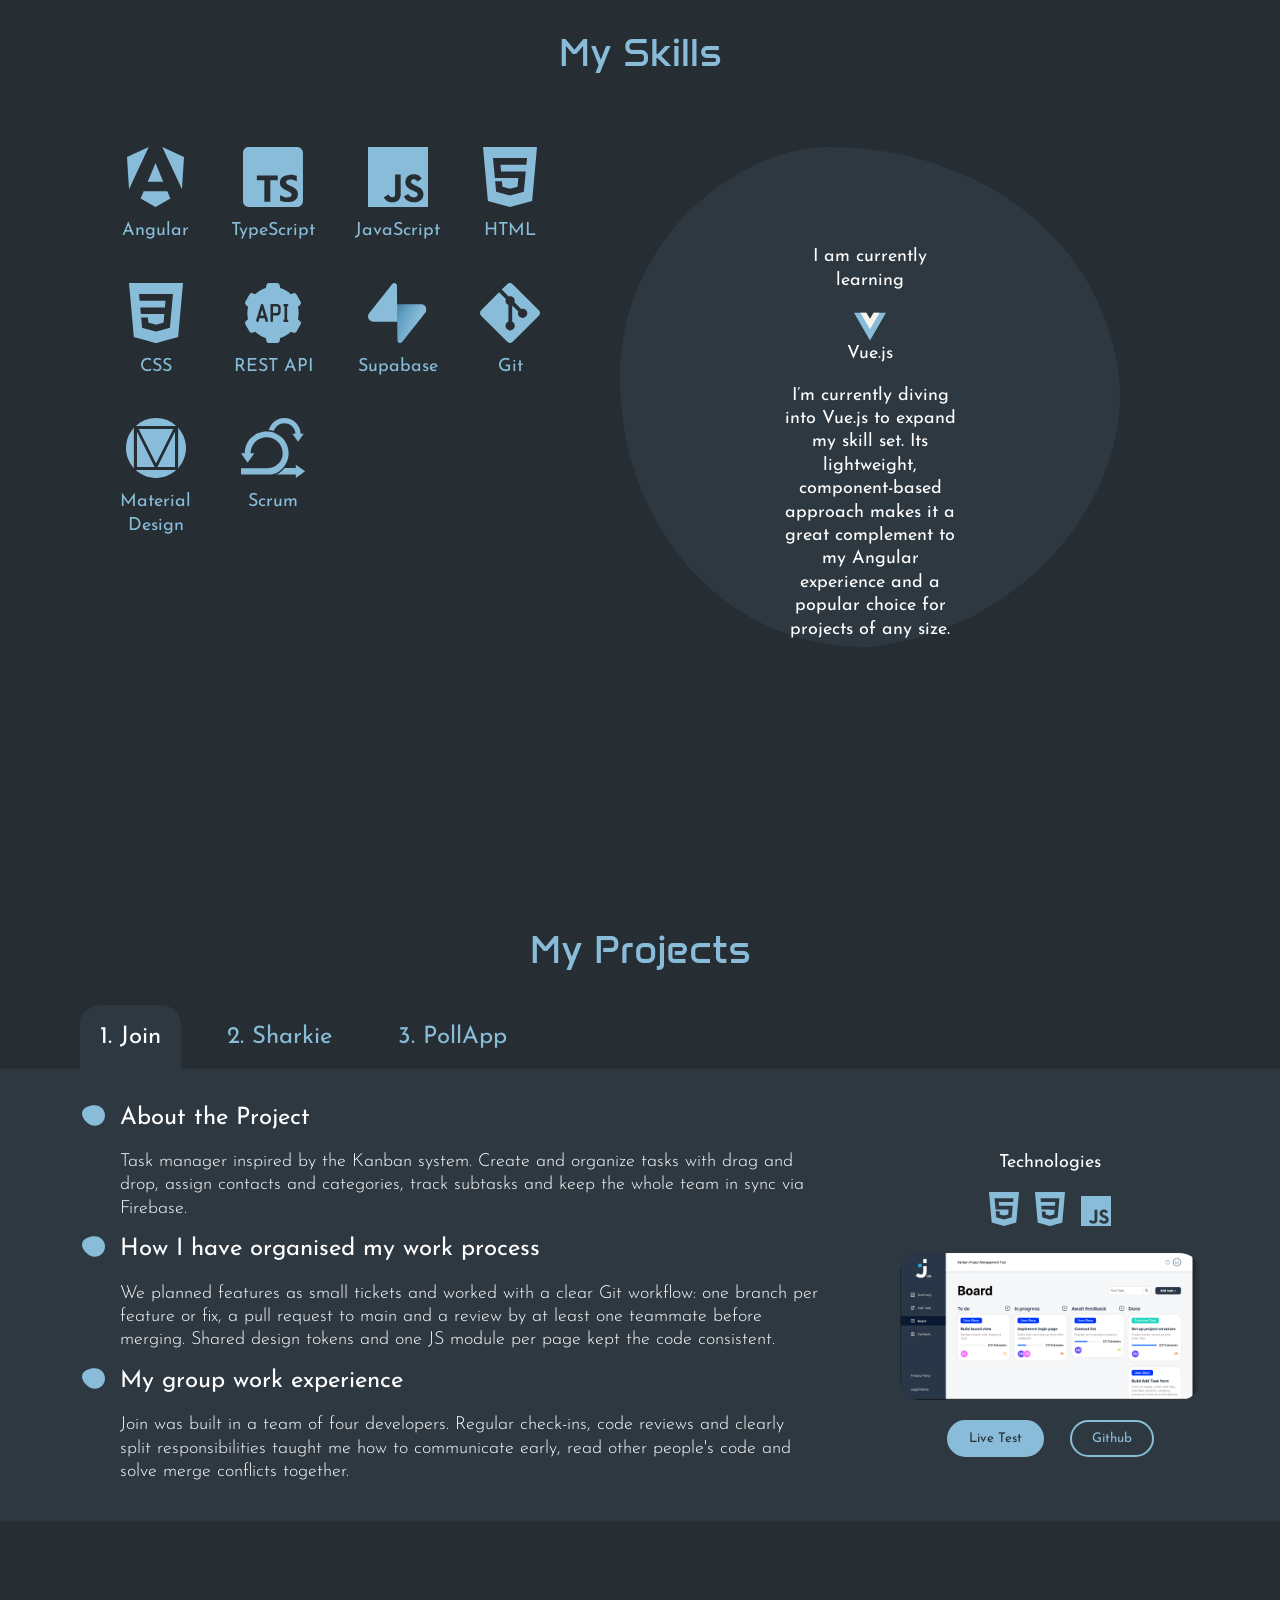
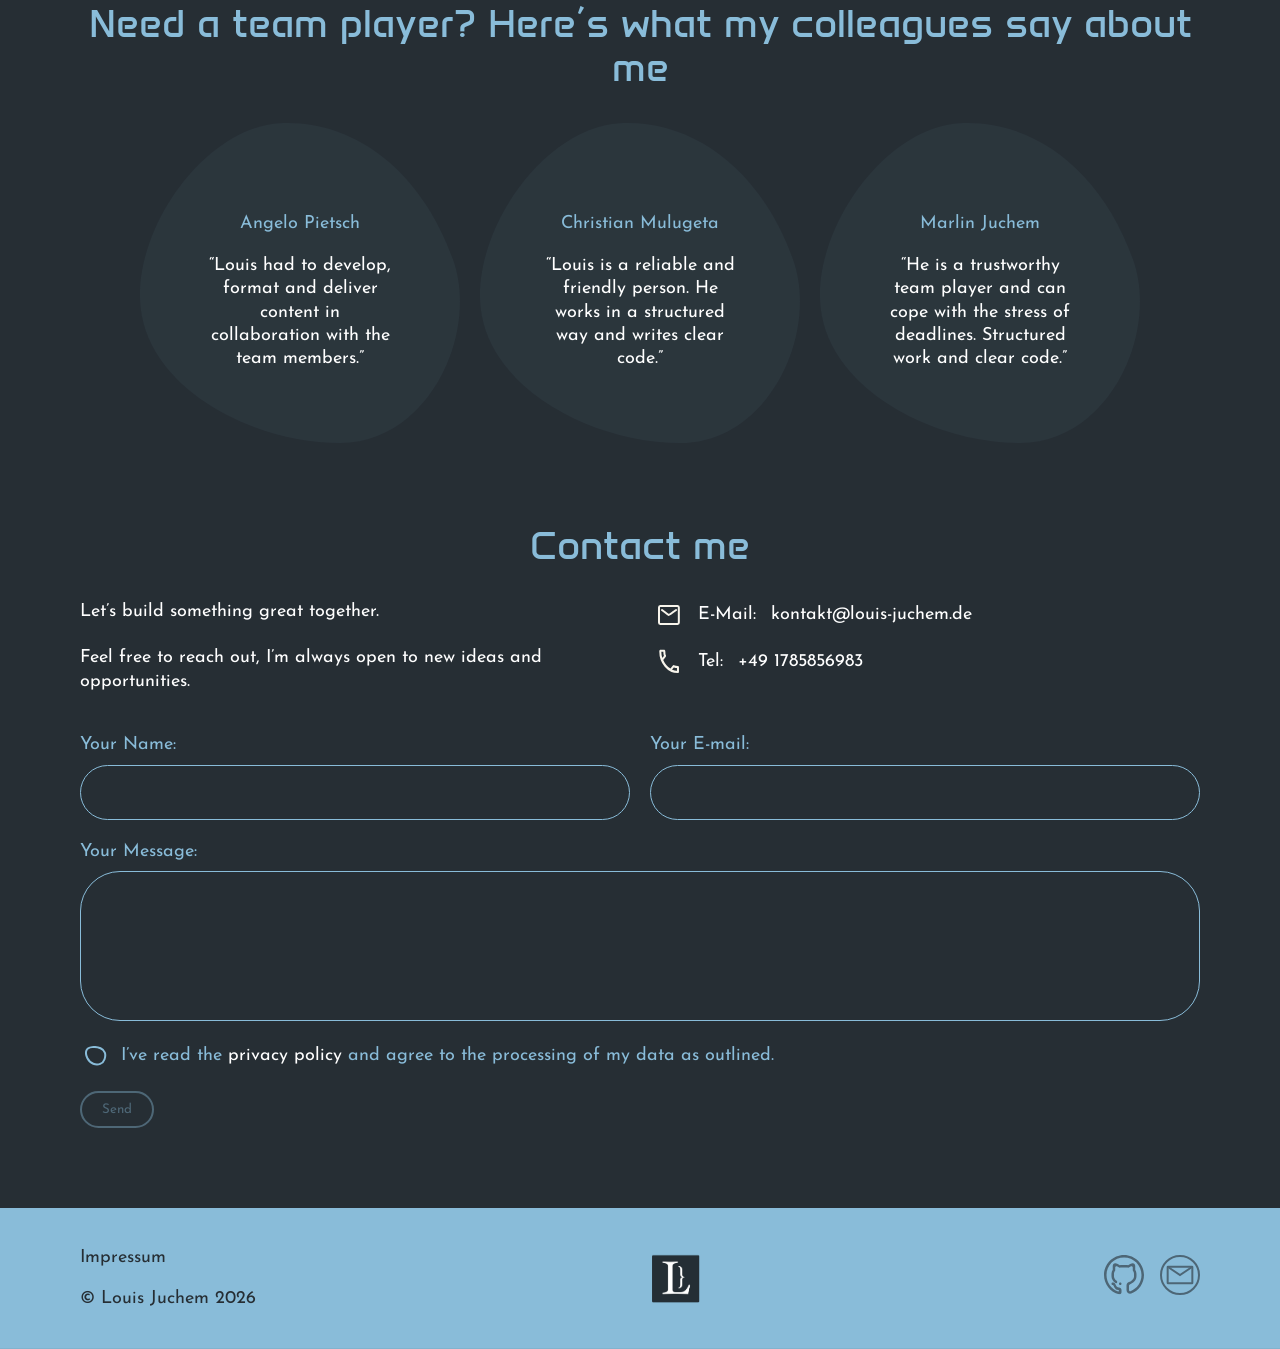
==== commit 4f31ff53: "contact changes" ====
--- a/index.html
+++ b/index.html
@@ -3,7 +3,7 @@
   <head>
     <meta charset="UTF-8" />
     <meta name="viewport" content="width=device-width, initial-scale=1.0" />
-    <title>Portfolio</title>
+    <title>Louis Juchem Portfolio</title>
     <link rel="stylesheet" href="./css/variables.css" />
     <link rel="stylesheet" href="./css/layout.css" />
     <link rel="stylesheet" href="./css/components.css" />
@@ -13,28 +13,47 @@
   <body>
     <main>
       <section id="hero" class="hero">
-        <img src="./assets/img/lj.png" alt="Louis Juchem" class="hero-image" />
+        <img
+          src="./assets/img/lj.png"
+          alt="Louis Juchem"
+          class="hero-image"
+        />
         <img
           src="./assets/img/lj_mobile.png"
           alt="Louis Juchem"
           class="hero-image_mobile"
         />
         <div class="hero_text">
-          <img src="./assets/img/lj_light.PNG" class="logo" />
+          <img
+            src="./assets/img/lj_light.PNG"
+            class="logo"
+            alt="Louis Juchem Logo"
+          />
           <div>
             <h1>Louis Juchem</h1>
             <p class="subtitle" data-i18n="heroSubtitle">Frontend Developer</p>
           </div>
           <a href="#why"
             ><button class="btn-down">
-              <img src="./assets/img/Arrow Up.svg" alt="Arrow Button" /></button
+              <img
+                src="./assets/img/Arrow Up.svg"
+                alt="Arrow Button"
+              /></button
           ></a>
         </div>
       </section>
       <nav class="navigation">
         <div>
-          <img src="./assets/img/lj_dark.PNG" class="logo" />
-          <img src="./assets/img/lj_light.PNG" class="logo_mobile" />
+          <img
+            src="./assets/img/lj_dark.PNG"
+            class="logo"
+            alt="Louis Juchem Dark Logo"
+          />
+          <img
+            src="./assets/img/lj_light.PNG"
+            class="logo_mobile"
+            alt="Louis Juchem Mobile Logo"
+          />
         </div>
         <div class="mobile-nav" id="mobile-nav">
           <ul>
@@ -61,19 +80,19 @@
         <div class="section-wrapper">
           <div class="info-slider">
             <p class="info" style="--i: 0">
-              <img src="./assets/icons/location.svg" class="icon" /><span
-                data-i18n="locationIntro"
-                class="info-color"
-                >I am</span
-              >
+              <img
+                src="./assets/icons/location.svg"
+                class="icon"
+                alt="Location"
+              /><span data-i18n="locationIntro" class="info-color">I am</span>
               <span data-i18n="locationDetails">located in Munich.</span>
             </p>
             <p class="info" style="--i: 1">
-              <img src="./assets/img/remote.svg" class="icon" /><span
-                data-i18n="remoteIntro"
-                class="info-color"
-                >I am</span
-              >
+              <img
+                src="./assets/img/remote.svg"
+                class="icon"
+                alt="Remote"
+              /><span data-i18n="remoteIntro" class="info-color">I am</span>
               <span data-i18n="remoteDetails">open to working remotely.</span>
             </p>
           </div>
@@ -114,43 +133,43 @@
         <div class="section-wrapper">
           <div class="icon-grid">
             <div class="icon-item">
-              <img src="./assets/icons/Angular.svg" alt="" />
+              <img src="./assets/icons/Angular.svg" alt="Angular" />
               <p>Angular</p>
             </div>
             <div class="icon-item">
-              <img src="./assets/icons/Icons.svg" alt="" />
+              <img src="./assets/icons/Icons.svg" alt="Typescript" />
               <p>TypeScript</p>
             </div>
             <div class="icon-item">
-              <img src="./assets/icons/Javascript.svg" alt="" />
+              <img src="./assets/icons/Javascript.svg" alt="Javascript" />
               <p>JavaScript</p>
             </div>
             <div class="icon-item">
-              <img src="./assets/icons/html.svg" alt="" />
+              <img src="./assets/icons/html.svg" alt="HTML" />
               <p>HTML</p>
             </div>
             <div class="icon-item">
-              <img src="./assets/icons/css.svg" alt="" />
+              <img src="./assets/icons/css.svg" alt="CSS" />
               <p>CSS</p>
             </div>
             <div class="icon-item">
-              <img src="./assets/icons/Api.svg" alt="" />
+              <img src="./assets/icons/Api.svg" alt="REST API" />
               <p>REST API</p>
             </div>
             <div class="icon-item">
-              <img src="./assets/icons/Supabase.svg" alt="" />
+              <img src="./assets/icons/Supabase.svg" alt="Supabase" />
               <p>Supabase</p>
             </div>
             <div class="icon-item">
-              <img src="./assets/icons/git.svg" alt="" />
+              <img src="./assets/icons/git.svg" alt="Git" />
               <p>Git</p>
             </div>
             <div class="icon-item">
-              <img src="./assets/icons/material.svg" alt="" />
+              <img src="./assets/icons/material.svg" alt="Material Design" />
               <p>Material Design</p>
             </div>
             <div class="icon-item">
-              <img src="./assets/icons/scrum.svg" alt="" />
+              <img src="./assets/icons/scrum.svg" alt="Scrum" />
               <p>Scrum</p>
             </div>
           </div>
@@ -161,10 +180,10 @@
               <p class="m-0">Vue.js</p>
             </div>
             <p data-i18n="learningDescription">
-              Out of personal interest, I’m currently diving into Vue.js to
-              expand my skill set. Its lightweight, component-based approach
-              makes it a great complement to my Angular experience and a popular
-              choice for projects of any size.
+              I’m currently diving into Vue.js to expand my skill set. Its
+              lightweight, component-based approach makes it a great complement
+              to my Angular experience and a popular choice for projects of any
+              size.
             </p>
           </div>
         </div>
@@ -218,13 +237,19 @@
           <div class="flex">
             <div class="techstack">
               <p data-i18n="technologiesHeading">Technologies</p>
-              <img src="./assets/icons/html.svg" />
-              <img src="./assets/icons/css.svg" />
-              <img src="./assets/icons/Javascript.svg" />
-            </div>
-            <img src="./assets/img/join_screenshot.png" class="screenshot" />
+              <img src="./assets/icons/html.svg" alt="HTML" />
+              <img src="./assets/icons/css.svg" alt="CSS" />
+              <img src="./assets/icons/Javascript.svg" alt="Javascript" />
+            </div>
+            <img
+              src="./assets/img/join_screenshot.png"
+              class="screenshot"
+              alt="Join Screenshot"
+            />
             <div class="button-group">
-              <button class="btn-live">Live Test</button>
+              <a href="https://join.louis-juchem.de" target="_blank"
+                ><button class="btn-live">Live Test</button></a
+              >
               <a href="https://github.com/Louisjuc/join-louis" target="_blank"
                 ><button class="btn-classic">Github</button></a
               >
@@ -271,13 +296,19 @@
           <div class="flex">
             <div class="techstack">
               <p data-i18n="technologiesHeading">Technologies</p>
-              <img src="./assets/icons/html.svg" />
-              <img src="./assets/icons/css.svg" />
-              <img src="./assets/icons/Javascript.svg" />
-            </div>
-            <img src="./assets/img/sharkie_screenshot.png" class="screenshot" />
+              <img src="./assets/icons/html.svg" alt="HTML" />
+              <img src="./assets/icons/css.svg" alt="CSS" />
+              <img src="./assets/icons/Javascript.svg" alt="Javascript" />
+            </div>
+            <img
+              src="./assets/img/sharkie_screenshot.png"
+              class="screenshot"
+              alt="Sharkie Screenshot"
+            />
             <div class="button-group">
-              <button class="btn-live">Live Test</button>
+              <a href="https://sharkie.louis-juchem.de" target="_blank"
+                ><button class="btn-live">Live Test</button></a
+              >
               <a href="https://github.com/Louisjuc/Sharkie" target="_blank"
                 ><button class="btn-classic">Github</button></a
               >
@@ -325,13 +356,19 @@
           <div class="flex">
             <div class="techstack">
               <p data-i18n="technologiesHeading">Technologies</p>
-              <img src="./assets/icons/Angular.svg" />
-              <img src="./assets/icons/Icons.svg" />
-              <img src="./assets/icons/css.svg" />
-            </div>
-            <img src="./assets/img/pollapp_screenshot.png" class="screenshot" />
+              <img src="./assets/icons/Angular.svg" alt="Angular" />
+              <img src="./assets/icons/Icons.svg" alt="Typescript" />
+              <img src="./assets/icons/css.svg" alt="CSS" />
+            </div>
+            <img
+              src="./assets/img/pollapp_screenshot.png"
+              class="screenshot"
+              alt="PollApp Screenshot"
+            />
             <div class="button-group">
-              <button class="btn-live">Live Test</button>
+              <a href="https://pollapp.louis-juchem.de" target="_blank"
+                ><button class="btn-live">Live Test</button></a
+              >
               <a href="https://github.com/Louisjuc/PollApp" target="_blank"
                 ><button class="btn-classic">Github</button></a
               >
@@ -402,8 +439,8 @@
                 />
               </svg>
               <span>E-Mail:</span>
-              <a href="mailto:louis.juchem@web.de" target="_blank"
-                >louis.juchem@web.de</a
+              <a href="mailto:kontakt@louis-juchem.de" target="_blank"
+                >kontakt@louis-juchem.de</a
               >
             </p>
             <p class="text-icon-flex m-0">
@@ -461,7 +498,12 @@
           <div class="form__hp" aria-hidden="true">
             <label>
               Website
-              <input type="text" name="website" tabindex="-1" autocomplete="off" />
+              <input
+                type="text"
+                name="website"
+                tabindex="-1"
+                autocomplete="off"
+              />
             </label>
           </div>
           <button type="submit" class="btn-classic" data-i18n="sendButton">
@@ -475,13 +517,23 @@
         <a href="./pages/legal.html"> <p>Impressum</p></a>
         <p>© Louis Juchem 2026</p>
       </div>
-      <img src="./assets/img/lj_dark.PNG" class="logo" />
+      <img
+        src="./assets/img/lj_dark.PNG"
+        class="logo"
+        alt="Louis Juchem Logo"
+      />
       <div>
         <a href="https://github.com/Louisjuc" target="_blank">
-          <img src="./assets/img/github_footer.svg" class="footer-icon"
+          <img
+            src="./assets/img/github_footer.svg"
+            class="footer-icon"
+            alt="Github Logo"
         /></a>
-        <a href="mailto:louis.juchem@web.de" target="_blank">
-          <img src="./assets/img/email_footer.svg" class="footer-icon"
+        <a href="mailto:kontakt@louis-juchem.de" target="_blank">
+          <img
+            src="./assets/img/email_footer.svg"
+            class="footer-icon"
+            alt="Email Logo"
         /></a>
       </div>
     </footer>
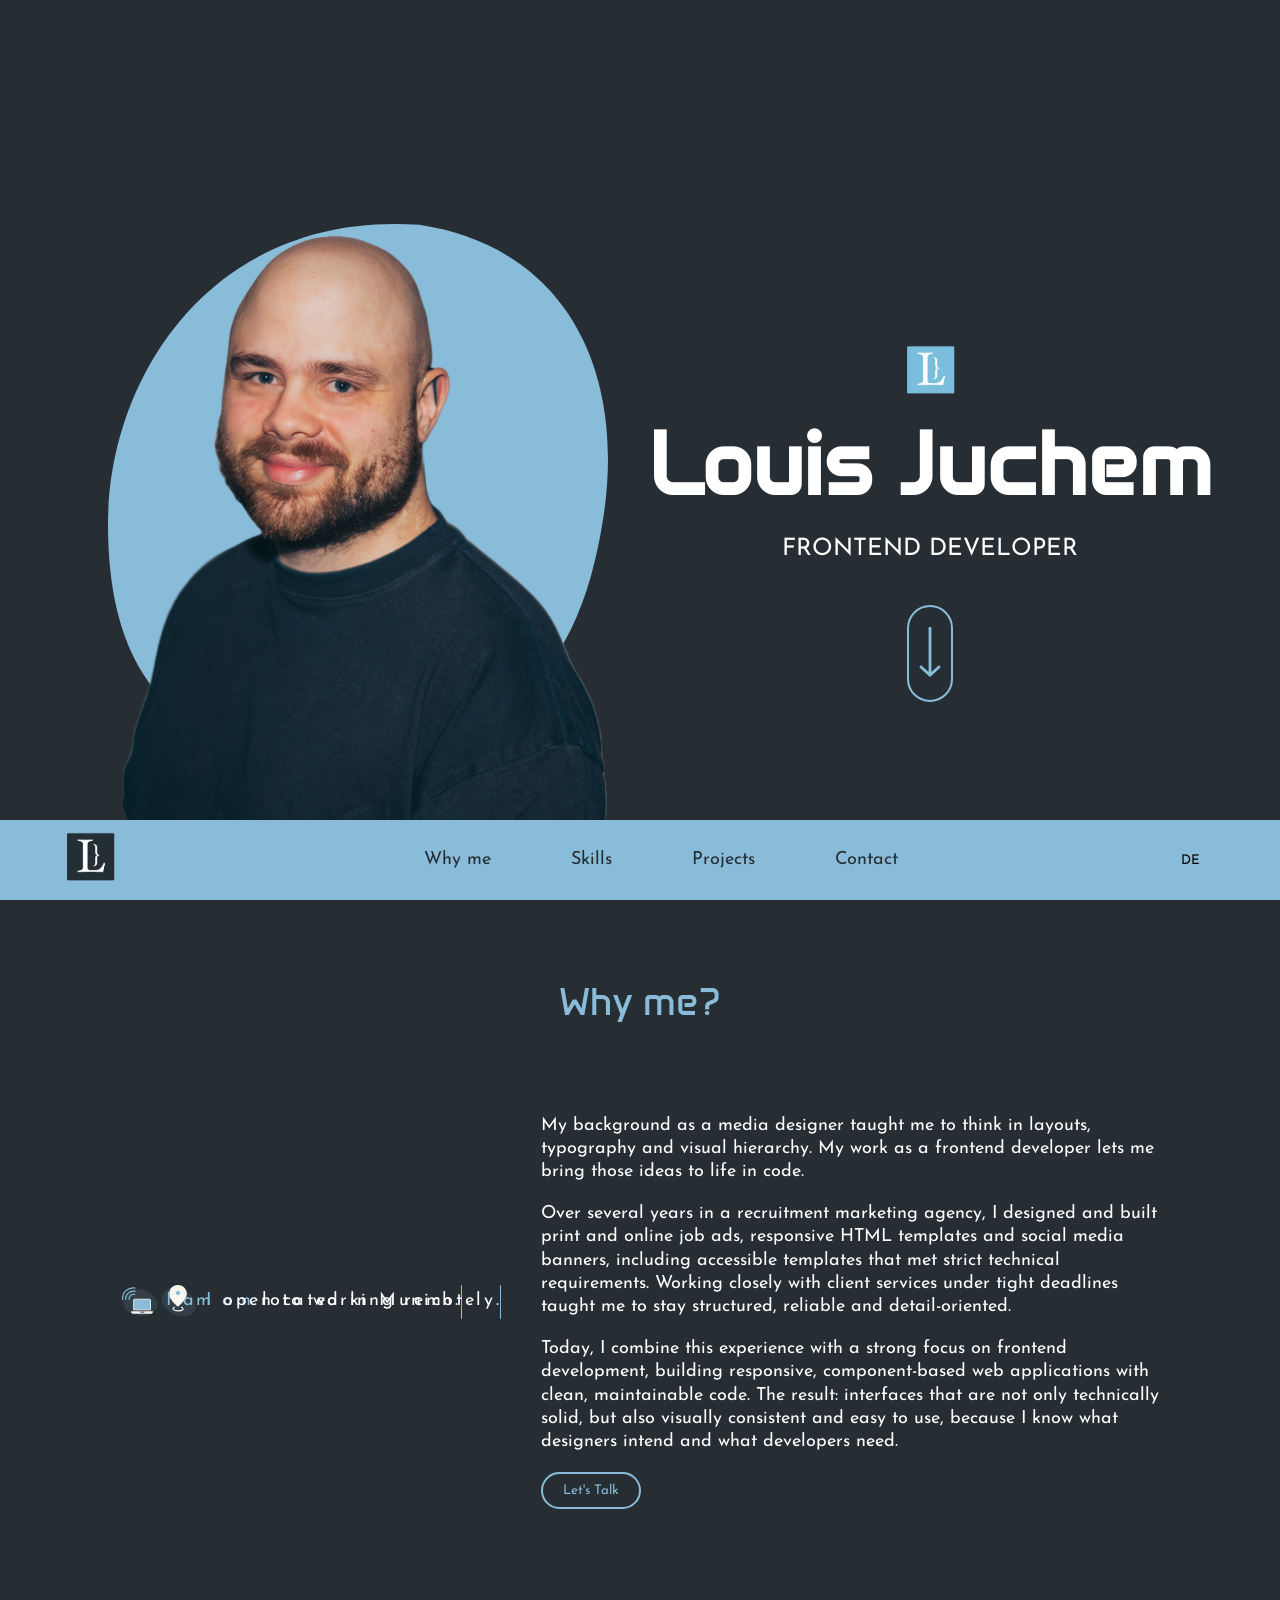
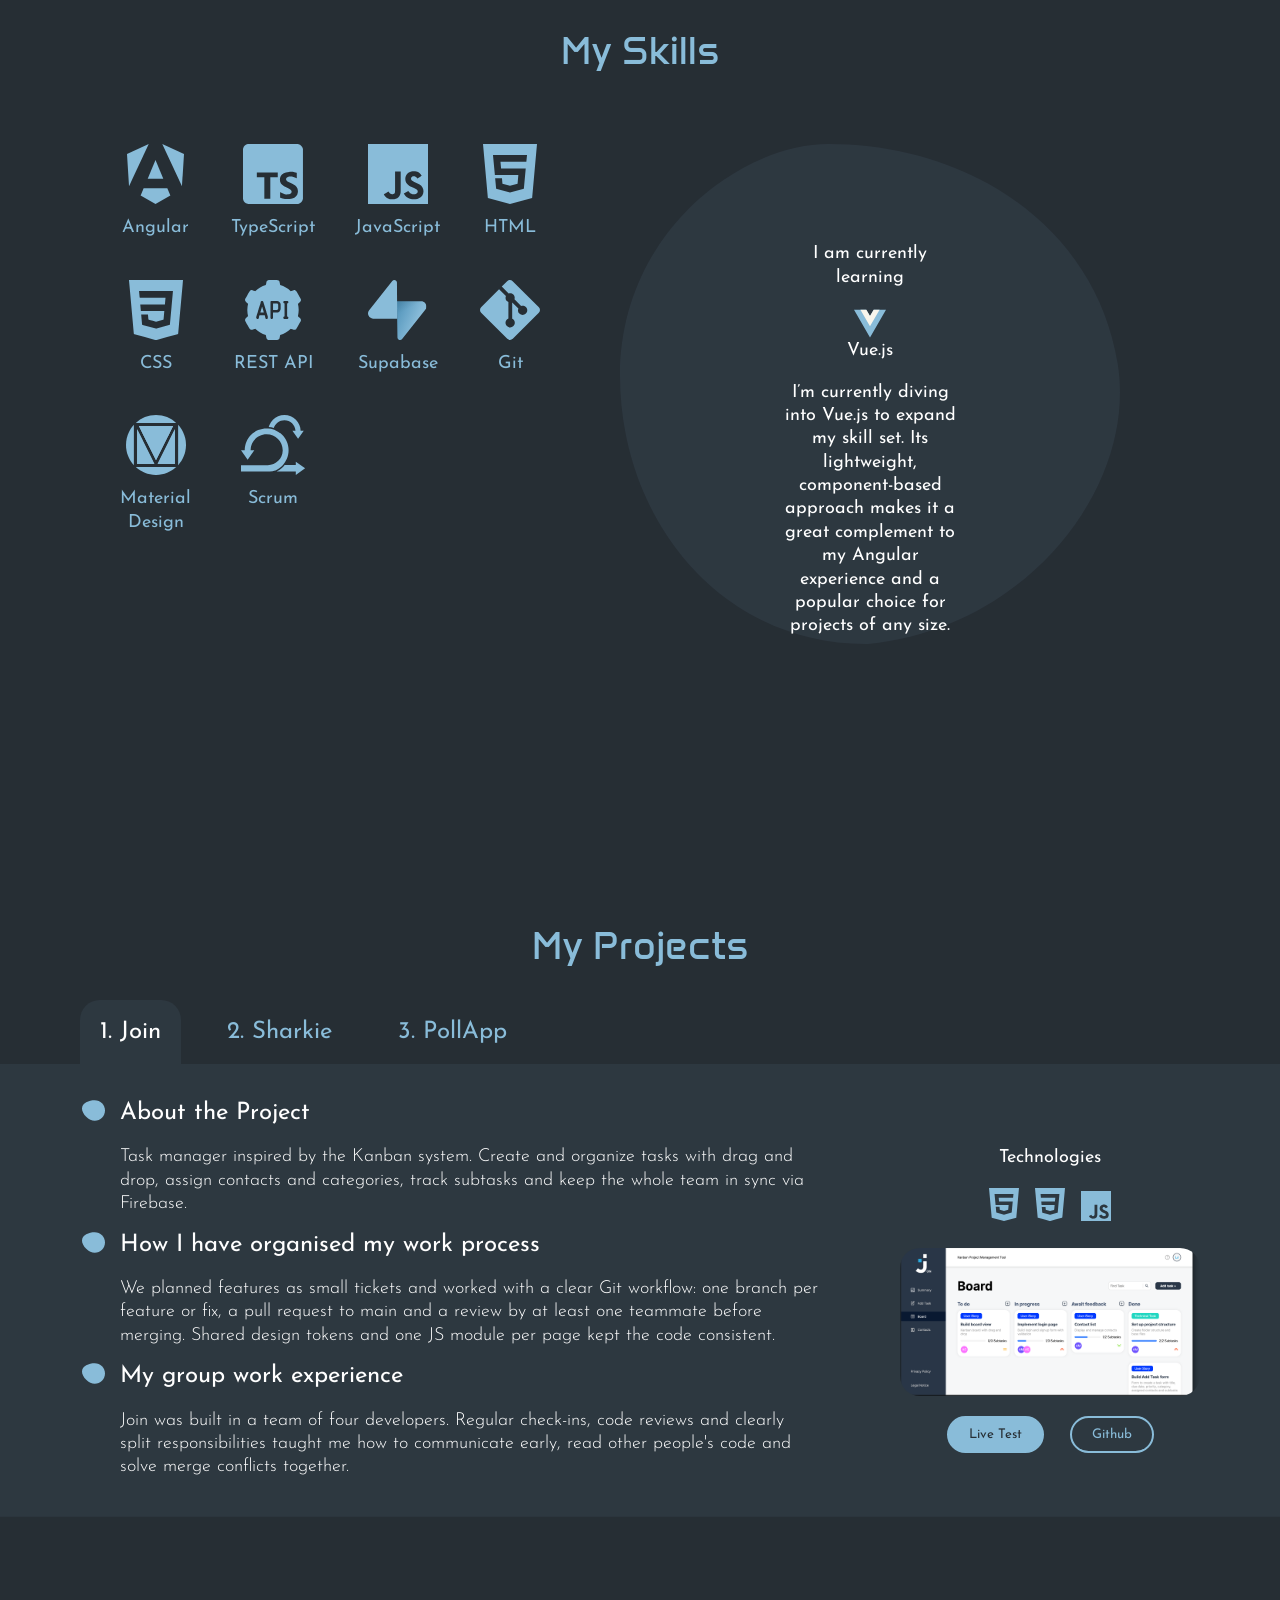
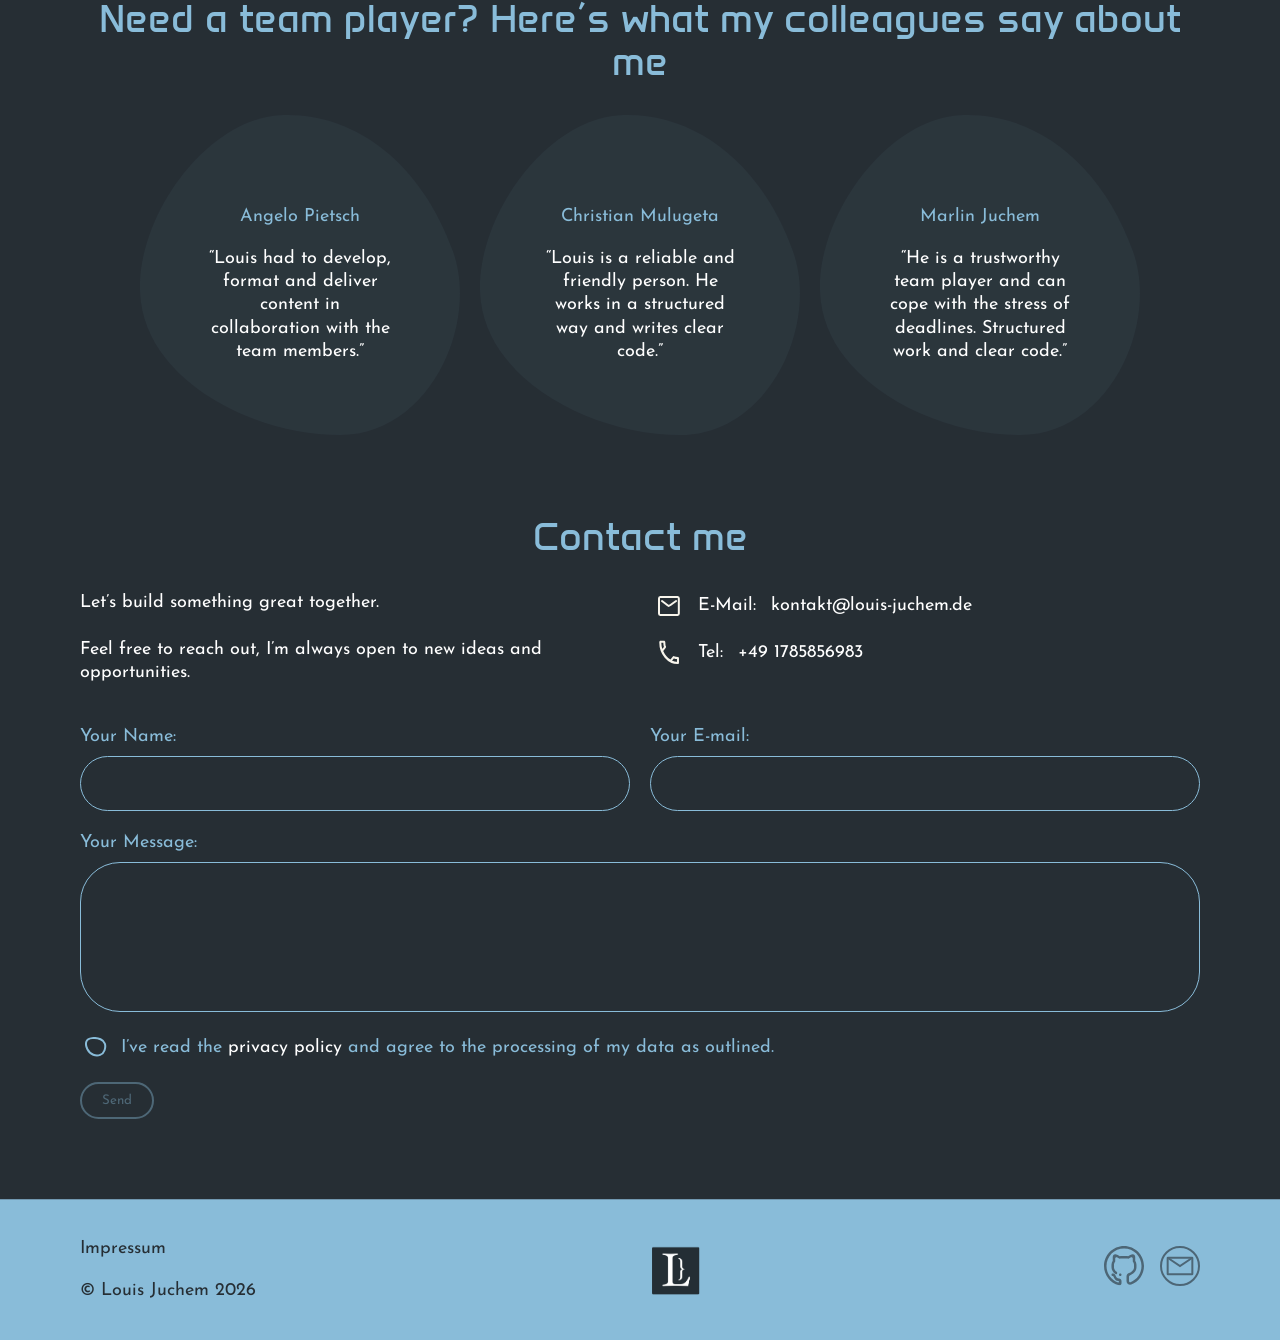
==== commit f8d983fa: "font changes" ====
--- a/index.html
+++ b/index.html
@@ -190,14 +190,12 @@
       </section>
       <section id="projects">
         <h2 data-i18n="projectsHeading">My Projects</h2>
-        <!-- Tab links -->
         <div class="tab">
           <button class="tablinks active" data-project="Join">1. Join</button>
           <button class="tablinks" data-project="Sharkie">2. Sharkie</button>
           <button class="tablinks" data-project="PollApp">3. PollApp</button>
         </div>
 
-        <!-- Tab content -->
         <div id="Join" class="tabcontent active">
           <div>
             <ul>
@@ -494,7 +492,6 @@
               >
             </label>
           </div>
-          <!-- Honeypot: für Menschen unsichtbar, Bots füllen es aus -->
           <div class="form__hp" aria-hidden="true">
             <label>
               Website
--- a/css/variables.css
+++ b/css/variables.css
@@ -24,6 +24,3 @@
   font-display: swap;
 }
 
-/* font-family: "Josefin Sans", sans-serif;
-font-family: "Anta", sans-serif;
- */
--- a/css/layout.css
+++ b/css/layout.css
@@ -66,7 +66,6 @@
   margin-inline: auto;
 }
 
-/* Hintergrund läuft über die Contentbegrenzung hinaus bis zum Viewport-Rand */
 .navigation,
 .tabcontent,
 footer {
@@ -98,7 +97,6 @@
   gap: 20px;
 }
 
-/* Grid statt Flex: die Zeile sitzt unten (align-content), der Text wird innerhalb der Zeile auf Bildhöhe zentriert (align-items) */
 .hero {
   display: grid;
   grid-auto-flow: column;
@@ -151,7 +149,7 @@
 }
 
 h1 {
-  font-size: 88px;
+  font-size: clamp(2.5rem, 1.5rem + 5vw, 5.5rem);
   margin: 0px;
 }
 
@@ -159,7 +157,11 @@
   color: var(--secondary-color);
   text-align: center;
   font-weight: 400;
-  font-size: 40px;
+  font-size: clamp(1.75rem, 1.25rem + 1.5vw, 2.5rem);
+}
+
+h3 {
+  font-size: clamp(1.125rem, 1rem + 0.5vw, 1.375rem);
 }
 
 .subtitle {
@@ -216,7 +218,6 @@
   --slot: 8s;
   width: var(--slider-w, 350px);
   max-width: 100%;
-  /* Slider behält seine Textbreite, der Fließtext daneben gibt nach */
   flex-shrink: 0;
 }
 
@@ -236,7 +237,6 @@
     blink-caret 0.75s step-end infinite;
   animation-delay: calc(var(--i) * var(--slot)), 0s;
 }
-/* --w minus letter-spacing hinter dem letzten Zeichen: Cursor sitzt direkt am Satzende */
 @keyframes info-cycle {
   0% {
     width: 0;
@@ -268,7 +268,6 @@
   }
 }
 
-/* The typewriter cursor effect */
 @keyframes blink-caret {
   from,
   to {
@@ -320,7 +319,6 @@
   margin-top: 16px;
 }
 
-/* Beim Hover werden Icon, Label und Link komplett blau */
 .text-icon-flex:hover,
 .text-icon-flex:hover a {
   color: var(--secondary-color);
@@ -360,7 +358,6 @@
 }
 
 @media (max-width: 500px) {
-  /* Navigation steht im HTML nach dem Hero – auf Mobile per order nach oben holen */
   main {
     display: flex;
     flex-direction: column;
@@ -372,7 +369,6 @@
     order: -1;
   }
 
-  /* Im Flex-Container kollabieren Margins nicht, Abstand kommt über gap */
   section {
     margin: 0 16px;
   }
@@ -437,12 +433,10 @@
     display: inherit;
   }
 
-  /* Verhindert seitliches Scrollen durch das ausgeblendete Menü (clip statt hidden, damit die sticky Nav weiter funktioniert) */
   body {
     overflow-x: clip;
   }
 
-  /* Bleed-Trick nur auf breiten Screens nötig – clip-path würde sonst das aufklappende Menü abschneiden */
   .navigation {
     box-shadow: none;
     clip-path: none;
--- a/css/components.css
+++ b/css/components.css
@@ -38,7 +38,7 @@
 }
 
 .footer-icon:hover {
-  filter: brightness(0) invert(1); /* macht das Icon weiß */
+  filter: brightness(0) invert(1);
 }
 .info .icon {
   vertical-align: middle;
@@ -89,7 +89,6 @@
   color: var(--secondary-color);
   transition: transform 0.4s ease-in-out;
 }
-/* Desktop: Wrapper ignorieren, ul und Sprachwahl sind direkte Flex-Kinder der Navigation */
 .mobile-nav {
   display: contents;
 }
@@ -107,7 +106,6 @@
   margin: 0;
 }
 
-/* Style the buttons that are used to open the tab content */
 .tab button {
   border: none;
   background: none;
@@ -121,25 +119,21 @@
   font-size: 24px;
 }
 
-/* Change background color of buttons on hover */
 .tab button:hover {
   background-color: var(--light-color);
 }
 
-/* Create an active/current tablink class */
 .tab button.active {
   color: #fff;
   background-color: var(--light-color);
 }
 
-/* Style the tab content */
 .tabcontent {
   background-color: var(--light-color);
   padding: 20px 0;
   display: none;
 }
 
-/* Only the active tab content is shown */
 .tabcontent.active {
   display: flex;
   gap: 80px;
@@ -164,7 +158,7 @@
   position: absolute;
   top: -3px;
   left: -38px;
-  width: 23px; /* Bildgröße */
+  width: 23px;
   height: 23px;
   background: url("../assets/img/bullet.svg") no-repeat center / contain;
 }
@@ -187,15 +181,15 @@
   box-sizing: border-box;
   width: 320px;
   max-width: 100%;
-  aspect-ratio: 1; /* Blob-SVG ist quadratisch */
-  padding: 64px; /* ca. 20% der Bubble-Breite; % würde sich aufs Elternelement beziehen */
+  aspect-ratio: 1;
+  padding: 64px;
   display: flex;
   flex-direction: column;
   justify-content: center;
   background-image: url("../assets/icons/review.svg");
   background-repeat: no-repeat;
   background-position: center;
-  background-size: 100% 100%; /* Blob füllt immer die ganze Box */
+  background-size: 100% 100%;
   text-align: center;
 }
 
@@ -259,7 +253,6 @@
   padding: 0;
   border: none;
   border-radius: 0;
-  /* Hover image is preloaded as a zero-sized layer so the first hover doesn't flicker */
   background:
     url("../assets/img/accept.svg") center / 22px 20px no-repeat,
     url("../assets/img/checkbox_hover.svg") center / 0 0 no-repeat;
@@ -274,7 +267,6 @@
   border: 2px solid var(--error-color);
 }
 
-/* Checkbox is a background image, so swap it for the red variant instead of a border */
 .form__mail .btn-accept.is-invalid {
   border: none;
   background: url("../assets/img/false.svg") center / 22px 20px no-repeat;
@@ -357,14 +349,28 @@
     padding: 20px;
     background-position: top center;
     width: 300px;
-    height: 300px;
+    height: 223px;
+    box-sizing: border-box;
+    flex-direction: column;
+    align-items: center;
+    justify-content: center;
+    gap: 12px;
     transition:
       opacity 0.3s,
-      display 0.3s allow-discrete; /* NEU: display wird mit animiert */
+      display 0.3s allow-discrete;
+  }
+
+  .mobile-nav ul {
+    margin: 0;
+  }
+
+  #lang-toggle {
+    padding: 8px 16px;
+    background-size: contain;
   }
 
   .mobile-nav_toggle {
-    display: block;
+    display: flex;
     transform: translateX(0);
     opacity: 1;
   }
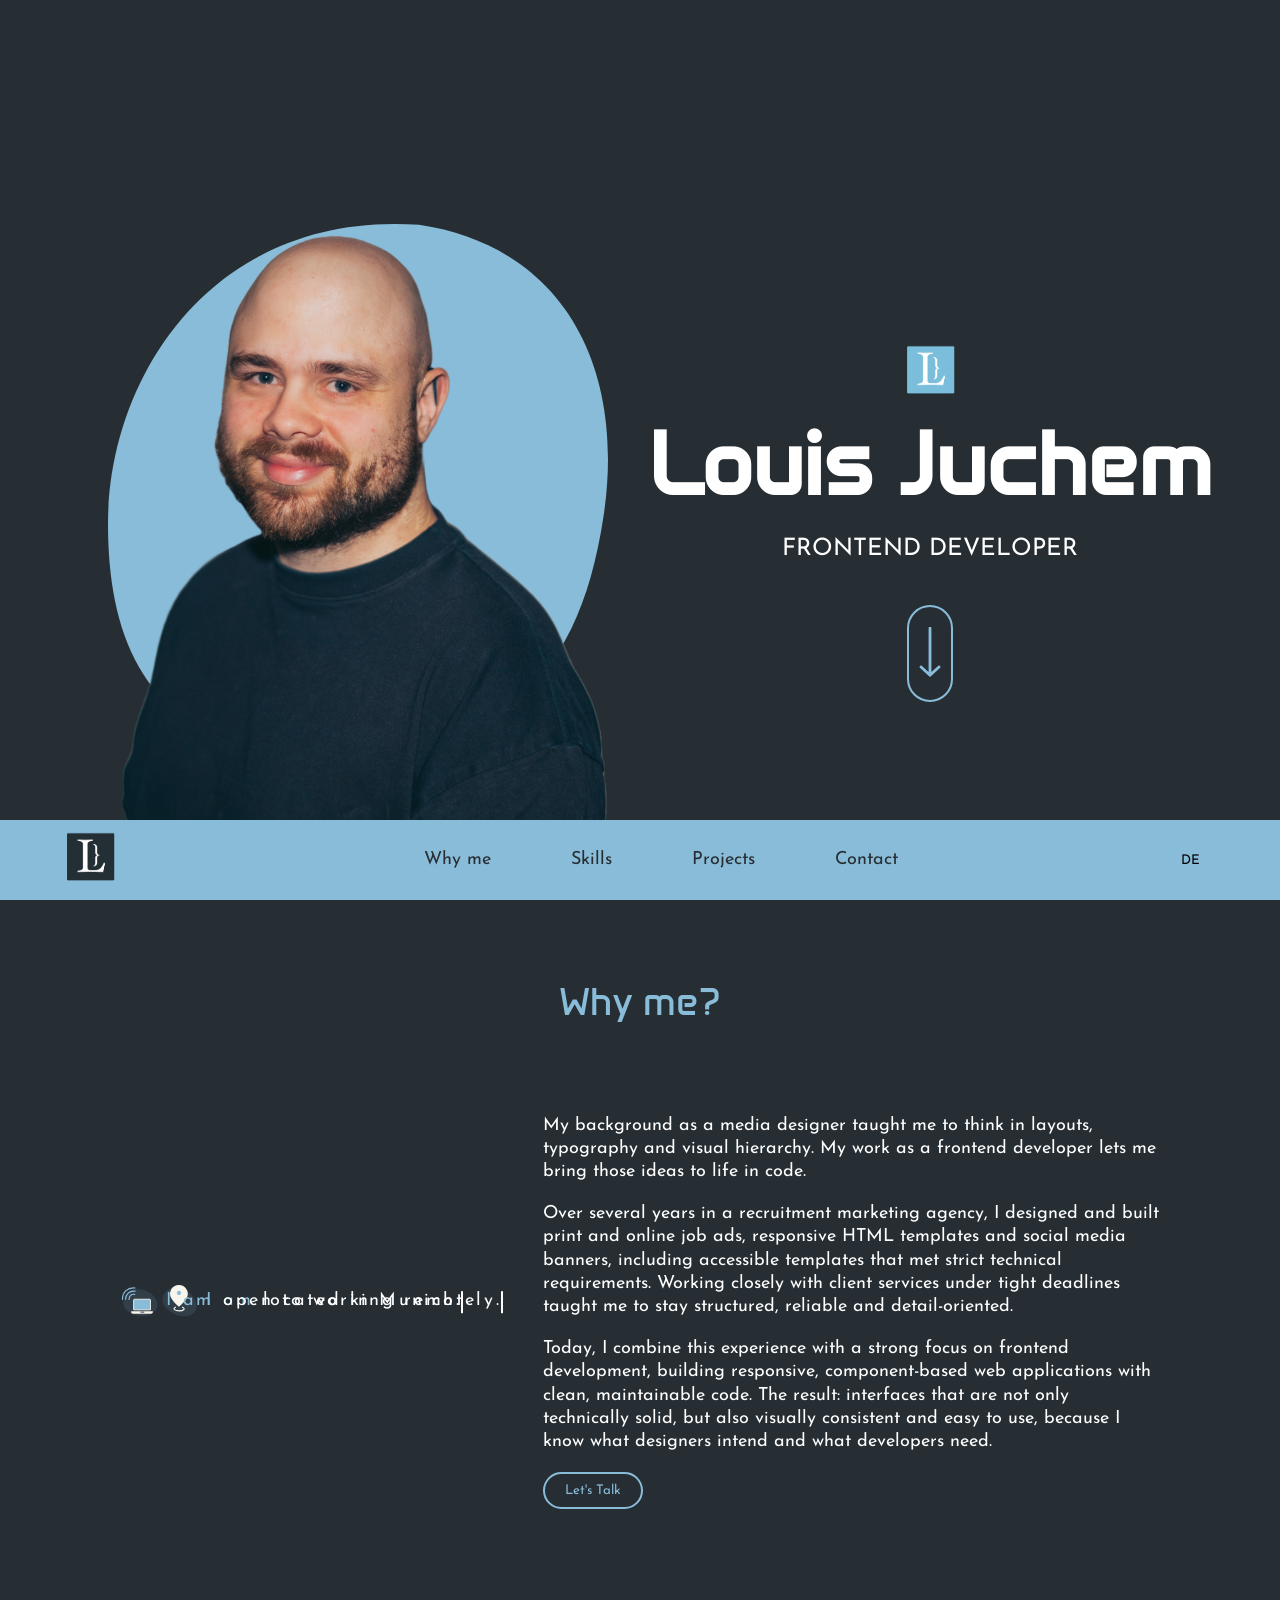
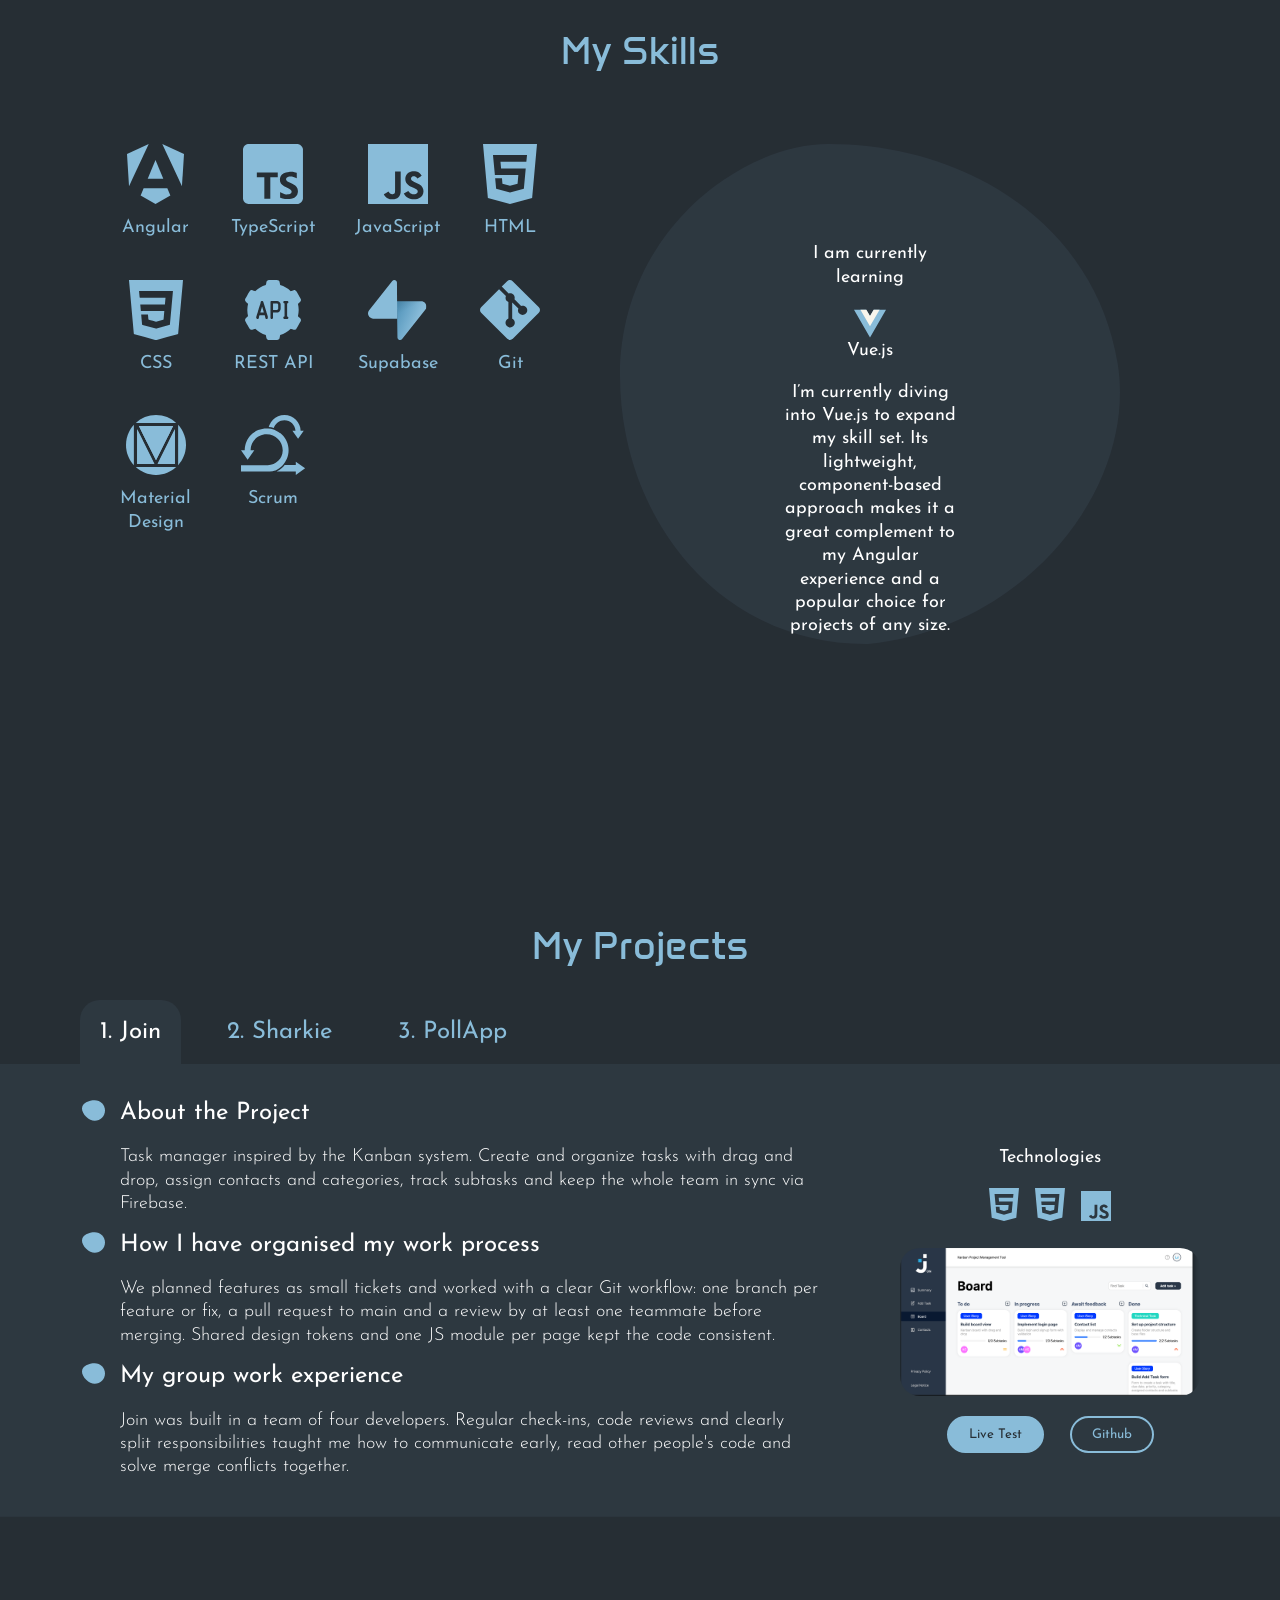
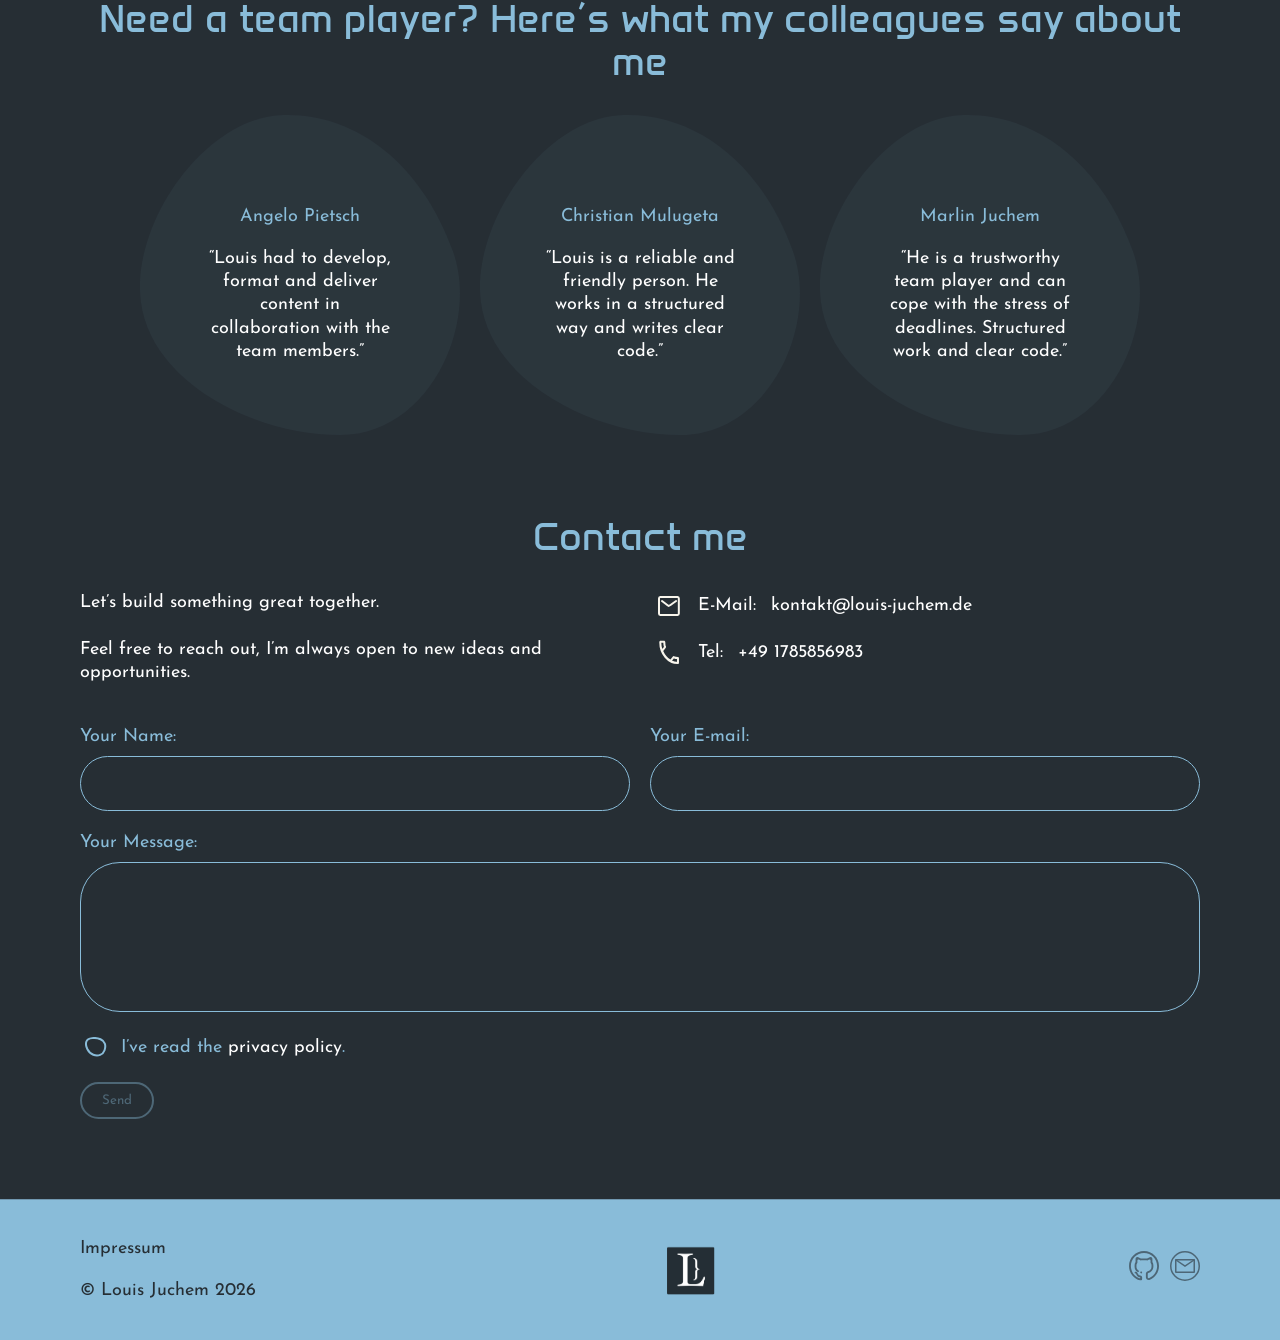
==== commit b22eead6: "style changes and responsive fixes" ====
--- a/index.html
+++ b/index.html
@@ -13,11 +13,7 @@
   <body>
     <main>
       <section id="hero" class="hero">
-        <img
-          src="./assets/img/lj.png"
-          alt="Louis Juchem"
-          class="hero-image"
-        />
+        <img src="./assets/img/lj.png" alt="Louis Juchem" class="hero-image" />
         <img
           src="./assets/img/lj_mobile.png"
           alt="Louis Juchem"
@@ -35,25 +31,24 @@
           </div>
           <a href="#why"
             ><button class="btn-down">
-              <img
-                src="./assets/img/Arrow Up.svg"
-                alt="Arrow Button"
-              /></button
+              <img src="./assets/img/Arrow Up.svg" alt="Arrow Button" /></button
           ></a>
         </div>
       </section>
       <nav class="navigation">
         <div>
-          <img
-            src="./assets/img/lj_dark.PNG"
-            class="logo"
-            alt="Louis Juchem Dark Logo"
-          />
-          <img
-            src="./assets/img/lj_light.PNG"
-            class="logo_mobile"
-            alt="Louis Juchem Mobile Logo"
-          />
+          <a href="#hero"
+            ><img
+              src="./assets/img/lj_dark.PNG"
+              class="logo"
+              alt="Louis Juchem Dark Logo"
+          /></a>
+          <a href="#hero"
+            ><img
+              src="./assets/img/lj_light.PNG"
+              class="logo_mobile"
+              alt="Louis Juchem Mobile Logo"
+          /></a>
         </div>
         <div class="mobile-nav" id="mobile-nav">
           <ul>
@@ -486,10 +481,7 @@
                 href="./pages/legal.html#datenschutz"
                 data-i18n="privacyPolicyLink"
                 >privacy policy</a
-              >
-              <span data-i18n="privacyConsentAfter"
-                >and agree to the processing of my data as outlined.</span
-              >
+              ><span data-i18n="privacyConsentAfter">.</span>
             </label>
           </div>
           <div class="form__hp" aria-hidden="true">
--- a/css/layout.css
+++ b/css/layout.css
@@ -227,16 +227,28 @@
   position: relative;
   overflow: hidden;
   box-sizing: border-box;
-  border-right: 1.5px solid var(--secondary-color);
+  padding-right: 2px;
+  line-height: 1.1;
   white-space: nowrap;
   margin: 0 auto;
   --spacing: 0.15em;
   letter-spacing: var(--spacing);
-  animation:
-    info-cycle calc(var(--slot) * 2) infinite backwards,
-    blink-caret 0.75s step-end infinite;
-  animation-delay: calc(var(--i) * var(--slot)), 0s;
-}
+  animation: info-cycle calc(var(--slot) * 2) infinite backwards;
+  animation-delay: calc(var(--i) * var(--slot));
+}
+
+.info::after {
+  content: "";
+  position: absolute;
+  right: 0;
+  top: 50%;
+  transform: translateY(-50%);
+  width: 2px;
+  height: 1.2em;
+  background: #fff;
+  animation: blink-caret 0.75s step-end infinite;
+}
+
 @keyframes info-cycle {
   0% {
     width: 0;
@@ -248,22 +260,20 @@
     transform: translateY(0);
     animation-timing-function: steps(40, end);
   }
-  25% {
-    width: calc(var(--w) - var(--spacing));
-    transform: translateY(0);
-  }
-  44% {
-    width: calc(var(--w) - var(--spacing));
-    transform: translateY(0);
-    animation-timing-function: ease-in;
-  }
-  48% {
-    width: calc(var(--w) - var(--spacing));
-    transform: translateY(-100%);
-  }
+  25%,
   48.1%,
   100% {
     width: calc(var(--w) - var(--spacing));
+  }
+  44% {
+    transform: translateY(0);
+    animation-timing-function: ease-in;
+  }
+  48% {
+    transform: translateY(-100%);
+  }
+  48.1%,
+  100% {
     transform: translateY(100%);
   }
 }
@@ -271,10 +281,10 @@
 @keyframes blink-caret {
   from,
   to {
-    border-color: transparent;
+    opacity: 0;
   }
   50% {
-    border-color: var(--secondary-color);
+    opacity: 1;
   }
 }
 
@@ -427,10 +437,17 @@
 
   .flex-row,
   .policy,
-  .contact-flex,
-  .text-icon-flex {
+  .contact-flex {
     flex-direction: column;
     display: inherit;
+  }
+
+  .contact-flex > * + * {
+    margin-top: 24px;
+  }
+
+  .text-icon-flex a {
+    overflow-wrap: anywhere;
   }
 
   body {
--- a/css/components.css
+++ b/css/components.css
@@ -24,13 +24,13 @@
   background-repeat: no-repeat;
 }
 
-.icon,
+.icon {
+  width: 40px;
+}
+
 .footer-icon {
-  width: 40px;
-}
-
-.footer-icon {
-  margin-left: 10px;
+  width: 30px;
+  margin-left: 5px;
 }
 
 .footer-icon:hover {
@@ -329,9 +329,12 @@
     grid-template-columns: 1fr;
   }
 
+  .review-bubble {
+    margin: 20px auto;
+  }
+
   .tab button {
     padding: 10px;
-
     font-size: 18px;
   }
 
@@ -387,3 +390,13 @@
     padding: 40px 0;
   }
 }
+
+@media (hover: hover) and (pointer: fine) {
+  .icon-item:hover {
+    transform: none;
+  }
+
+  .btn-classic:hover {
+    background-color: inherit;
+  }
+}
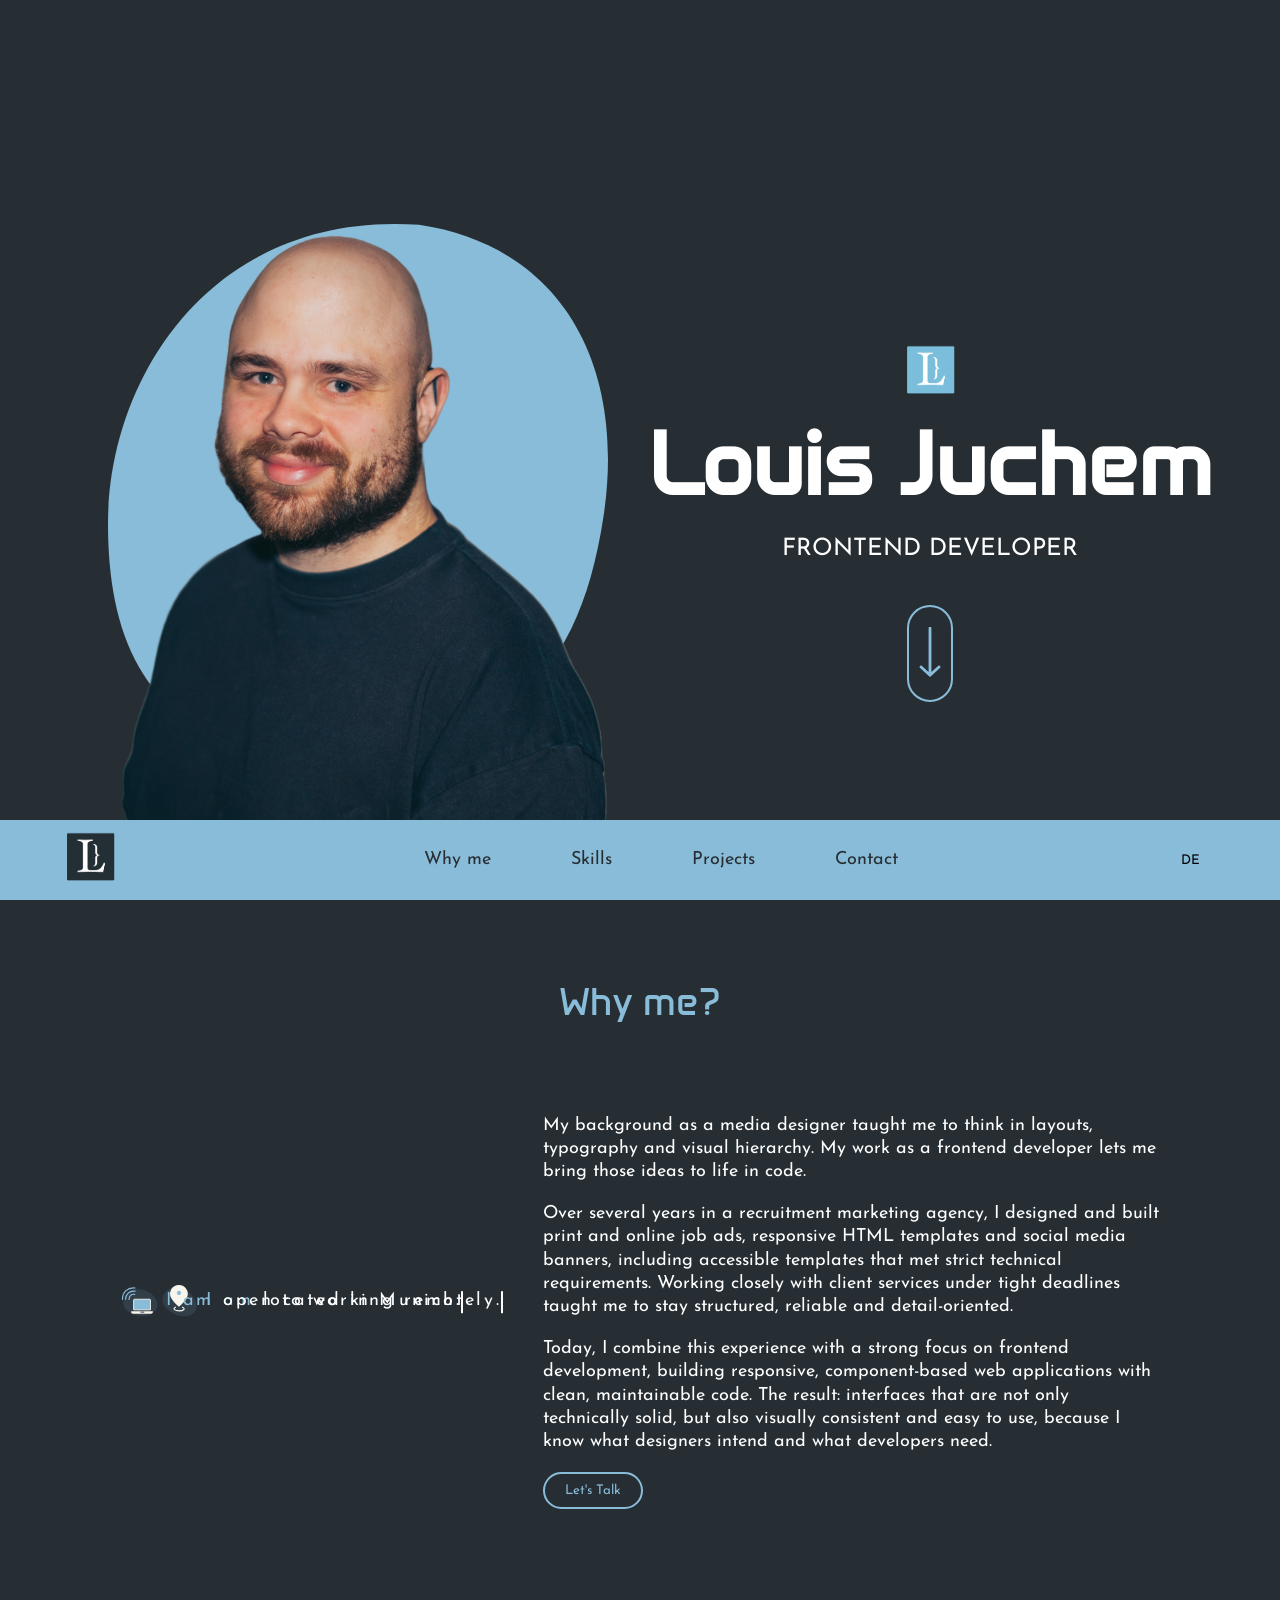
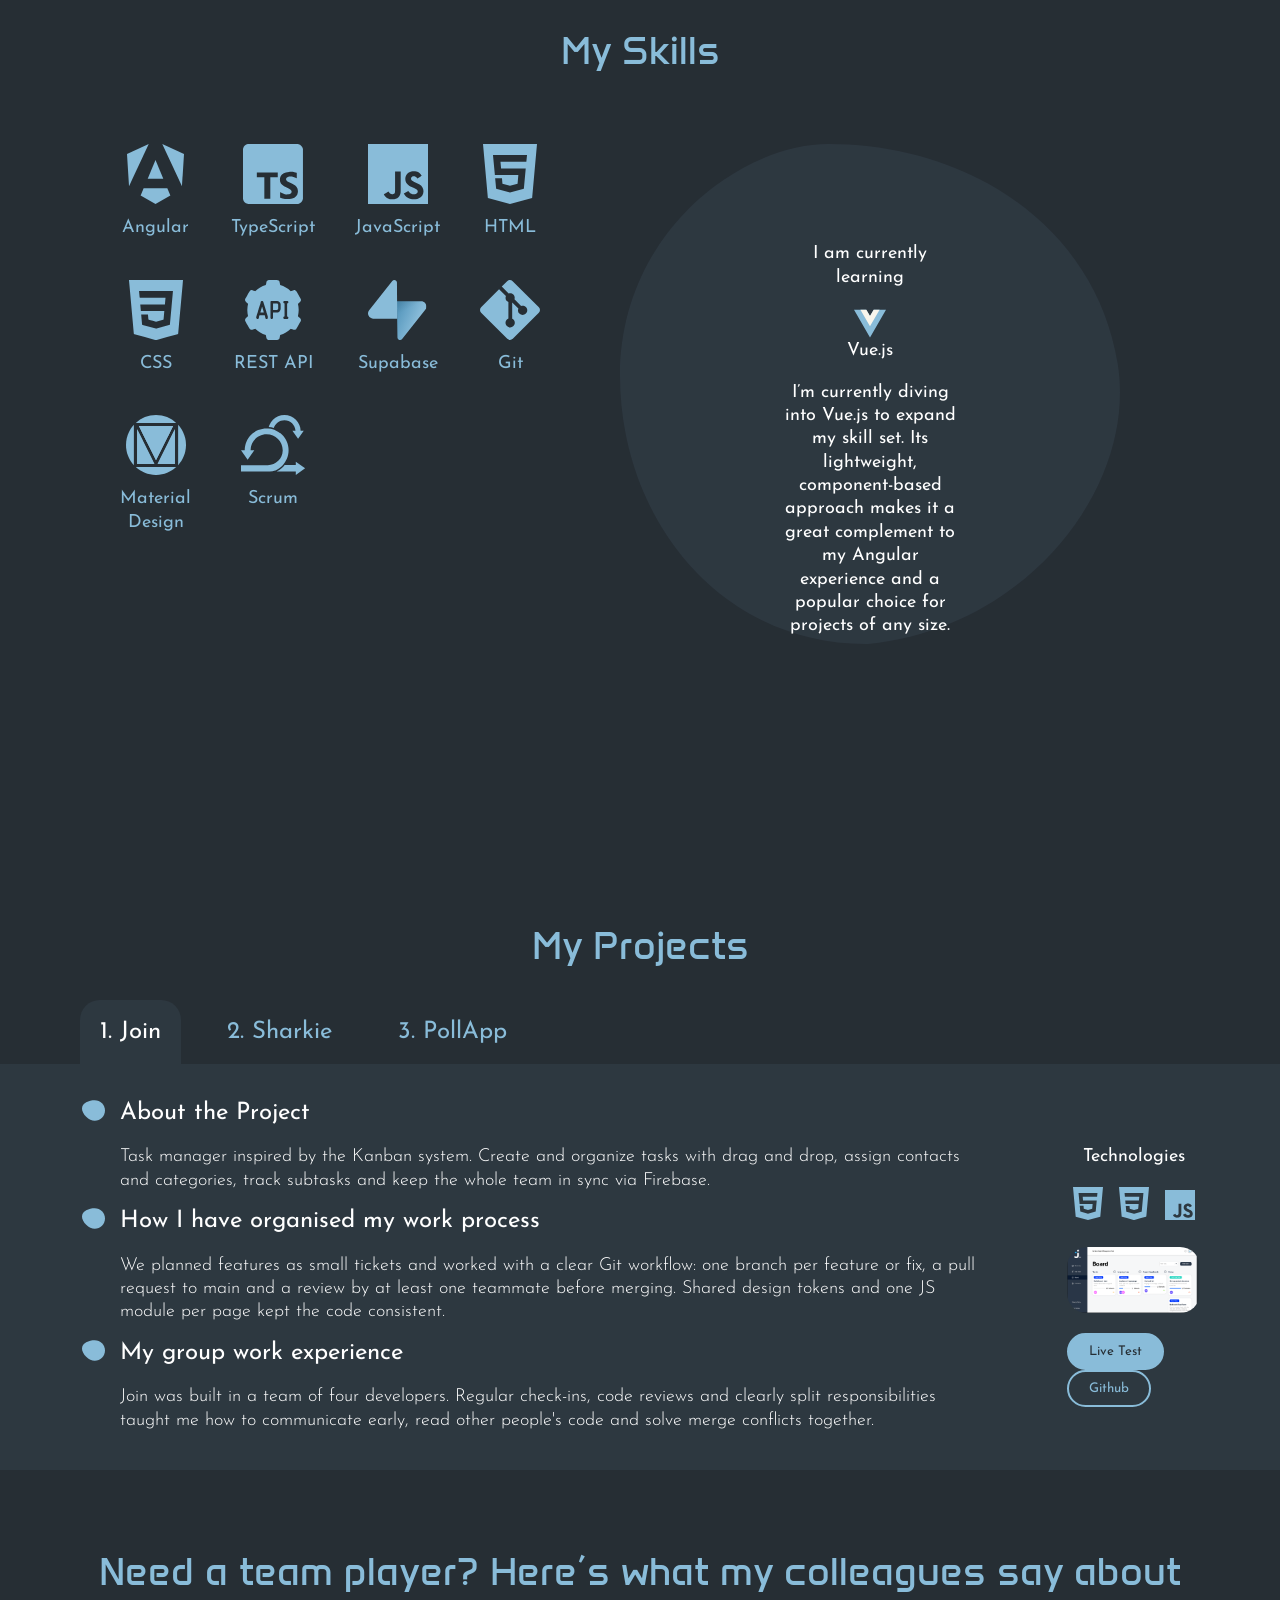
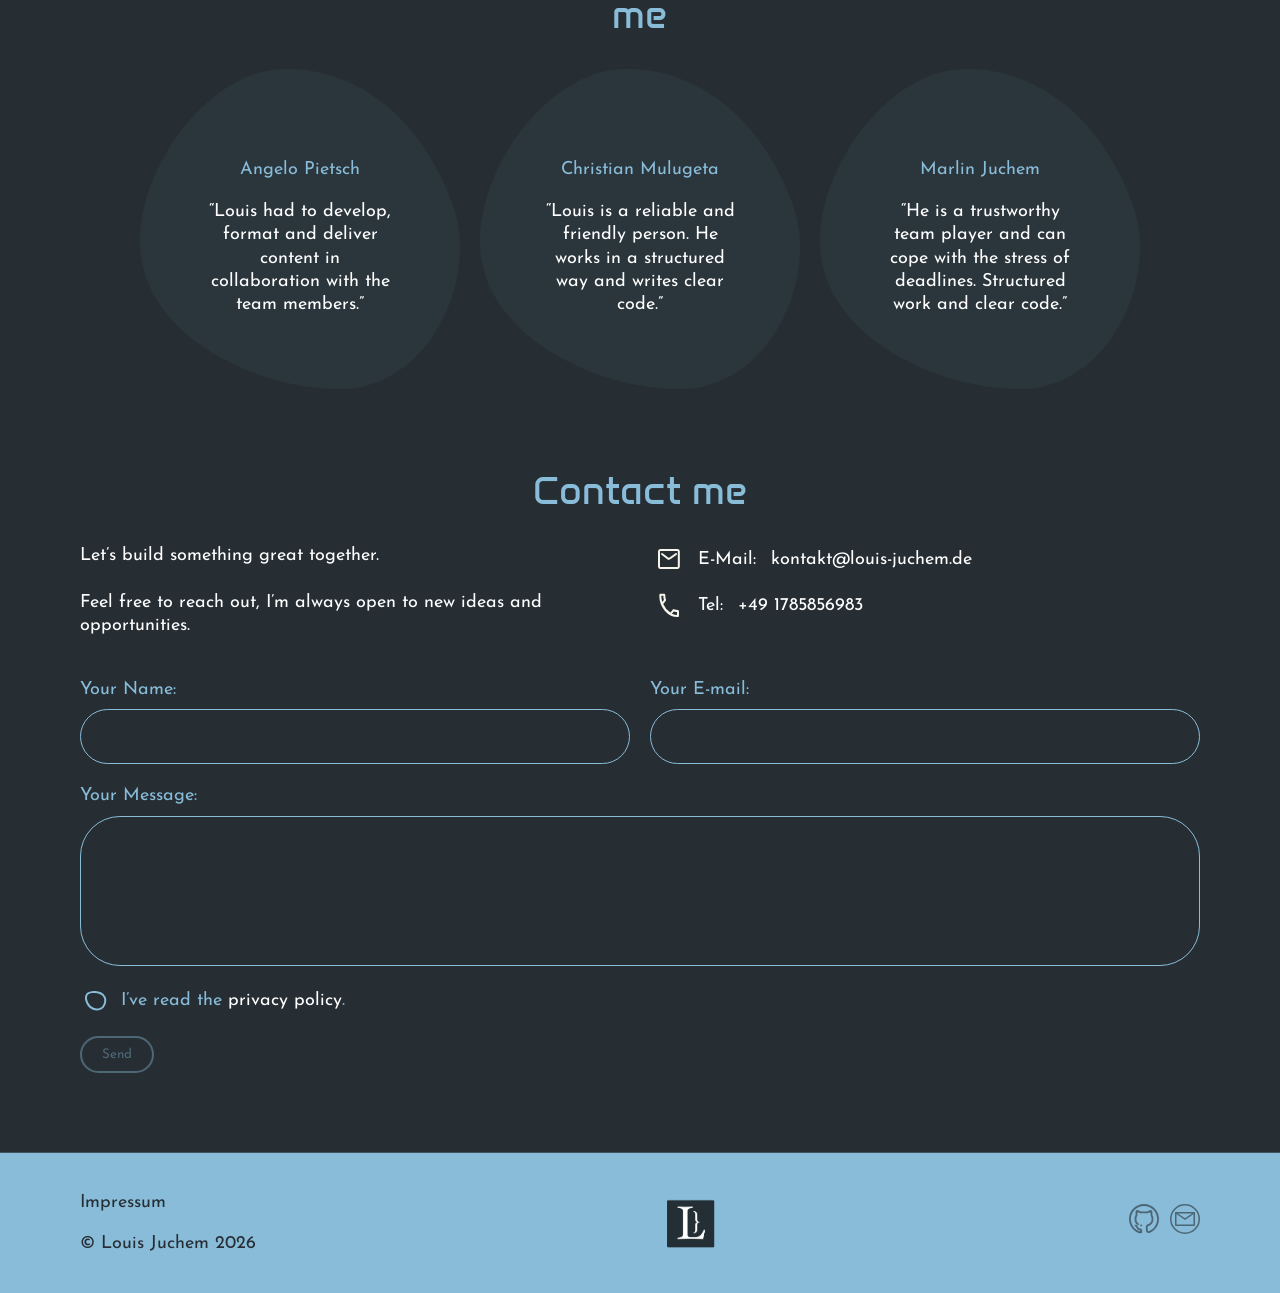
==== commit 99d9c8fa: "cursor pointer fix and Form Validation fixed" ====
--- a/index.html
+++ b/index.html
@@ -458,7 +458,13 @@
         <form class="form__mail">
           <label>
             <span data-i18n="nameLabel">Your Name:</span>
-            <input type="text" name="name" maxlength="100" required />
+            <input
+              type="text"
+              name="name"
+              maxlength="100"
+              pattern="\p{L}[\p{L} '\-]*"
+              required
+            />
           </label>
           <label>
             <span data-i18n="emailFieldLabel">Your E-mail:</span>
--- a/css/layout.css
+++ b/css/layout.css
@@ -5,6 +5,11 @@
 html {
   scroll-behavior: smooth;
   scroll-padding-top: 40px;
+}
+
+html,
+body {
+  overflow-x: clip;
 }
 
 .m-0 {
@@ -450,10 +455,6 @@
     overflow-wrap: anywhere;
   }
 
-  body {
-    overflow-x: clip;
-  }
-
   .navigation {
     box-shadow: none;
     clip-path: none;
@@ -487,6 +488,7 @@
   .hero-image_mobile {
     display: block;
     width: 350px;
+    max-width: 100%;
   }
 
   .burger-menu {
--- a/css/components.css
+++ b/css/components.css
@@ -22,6 +22,7 @@
   color: #fff;
   background-image: url("../assets/img/lang_hover.svg");
   background-repeat: no-repeat;
+  cursor: pointer;
 }
 
 .icon {
@@ -72,6 +73,7 @@
 .btn-live:hover {
   background-color: var(--primary-color);
   color: var(--secondary-color);
+  cursor: pointer;
 }
 
 .icon-grid {
@@ -95,7 +97,6 @@
 
 .icon-item:hover {
   transform: scale(1.2);
-  cursor: pointer;
 }
 
 .icon-item img {
@@ -165,6 +166,7 @@
 
 .screenshot {
   width: 300px;
+  max-width: 100%;
   border-radius: 20px;
 }
 
@@ -289,9 +291,12 @@
 }
 
 .form__error {
-  flex-basis: 100%;
   color: var(--error-color);
   font-size: 14px;
+}
+
+.form__mail .policy .form__error {
+  flex-basis: 100%;
 }
 
 .legal__title {
@@ -391,7 +396,7 @@
   }
 }
 
-@media (hover: hover) and (pointer: fine) {
+@media (hover: none) and (pointer: coarse) {
   .icon-item:hover {
     transform: none;
   }
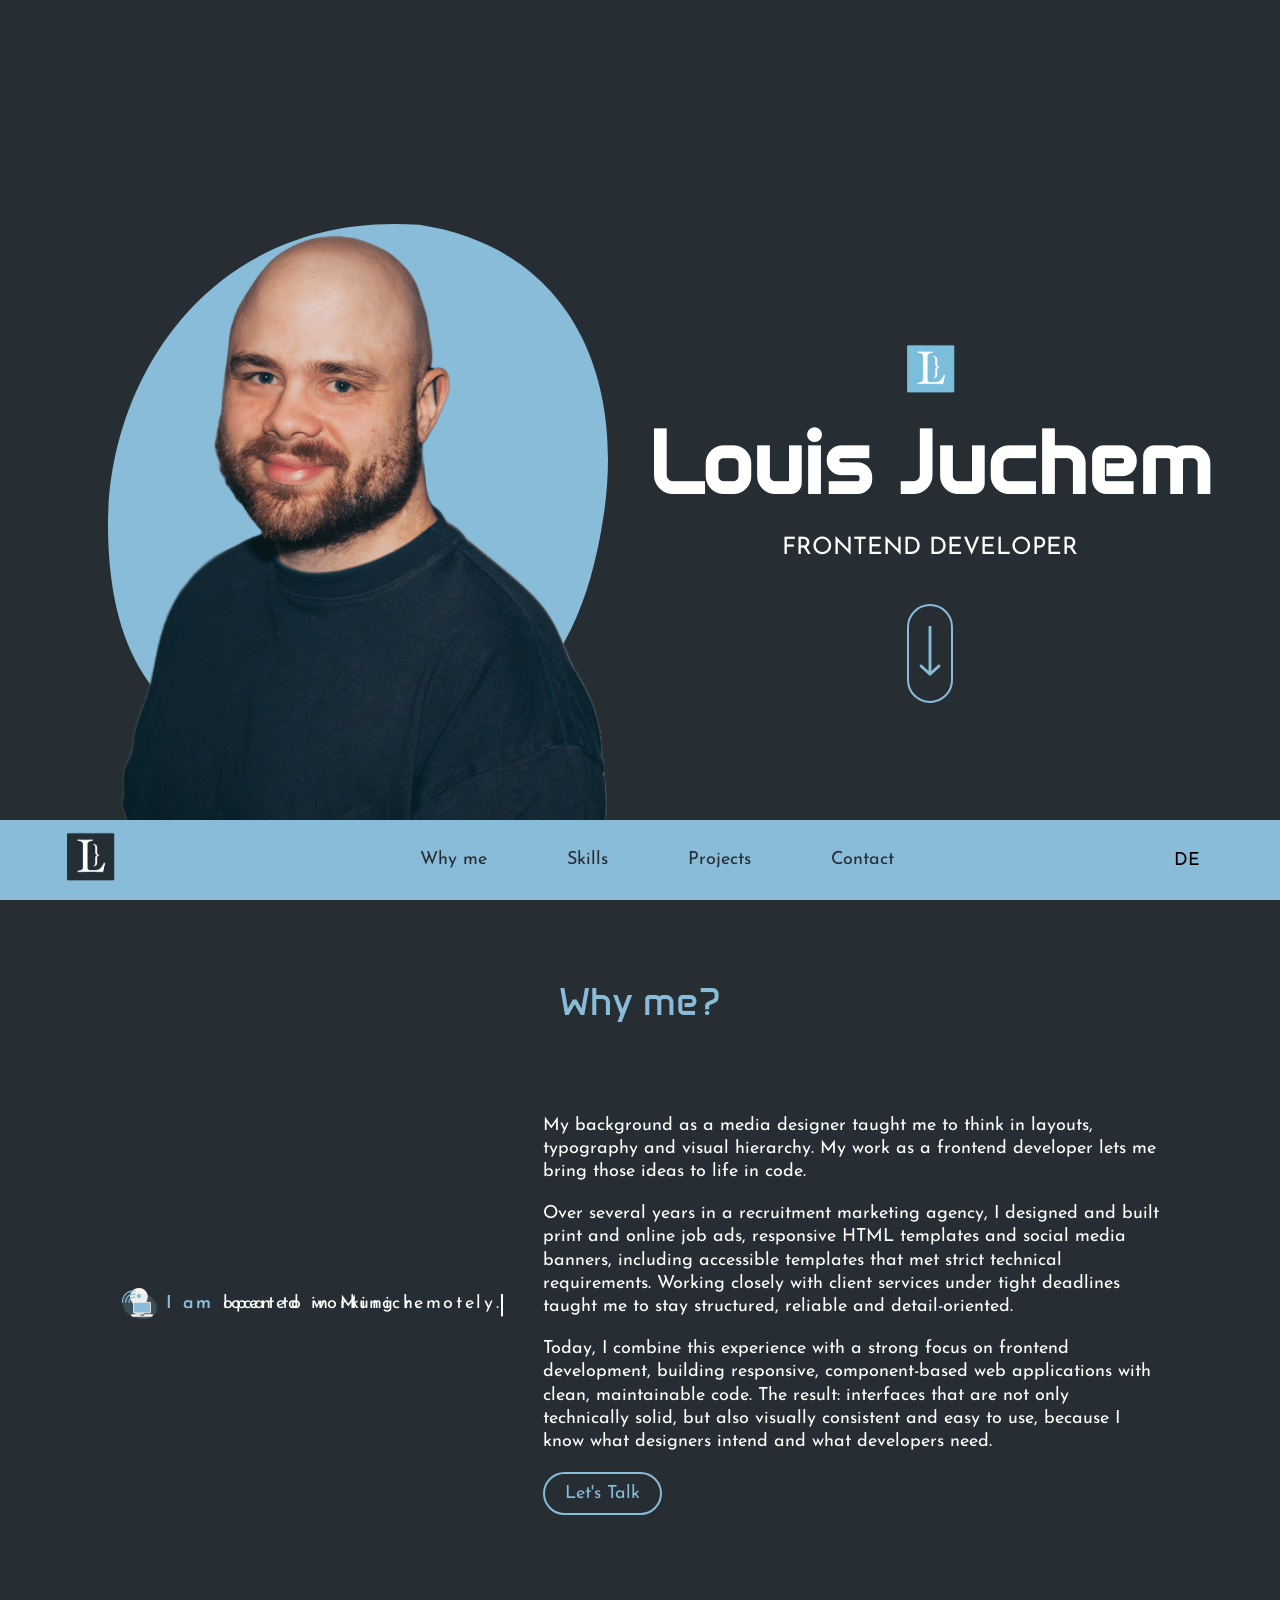
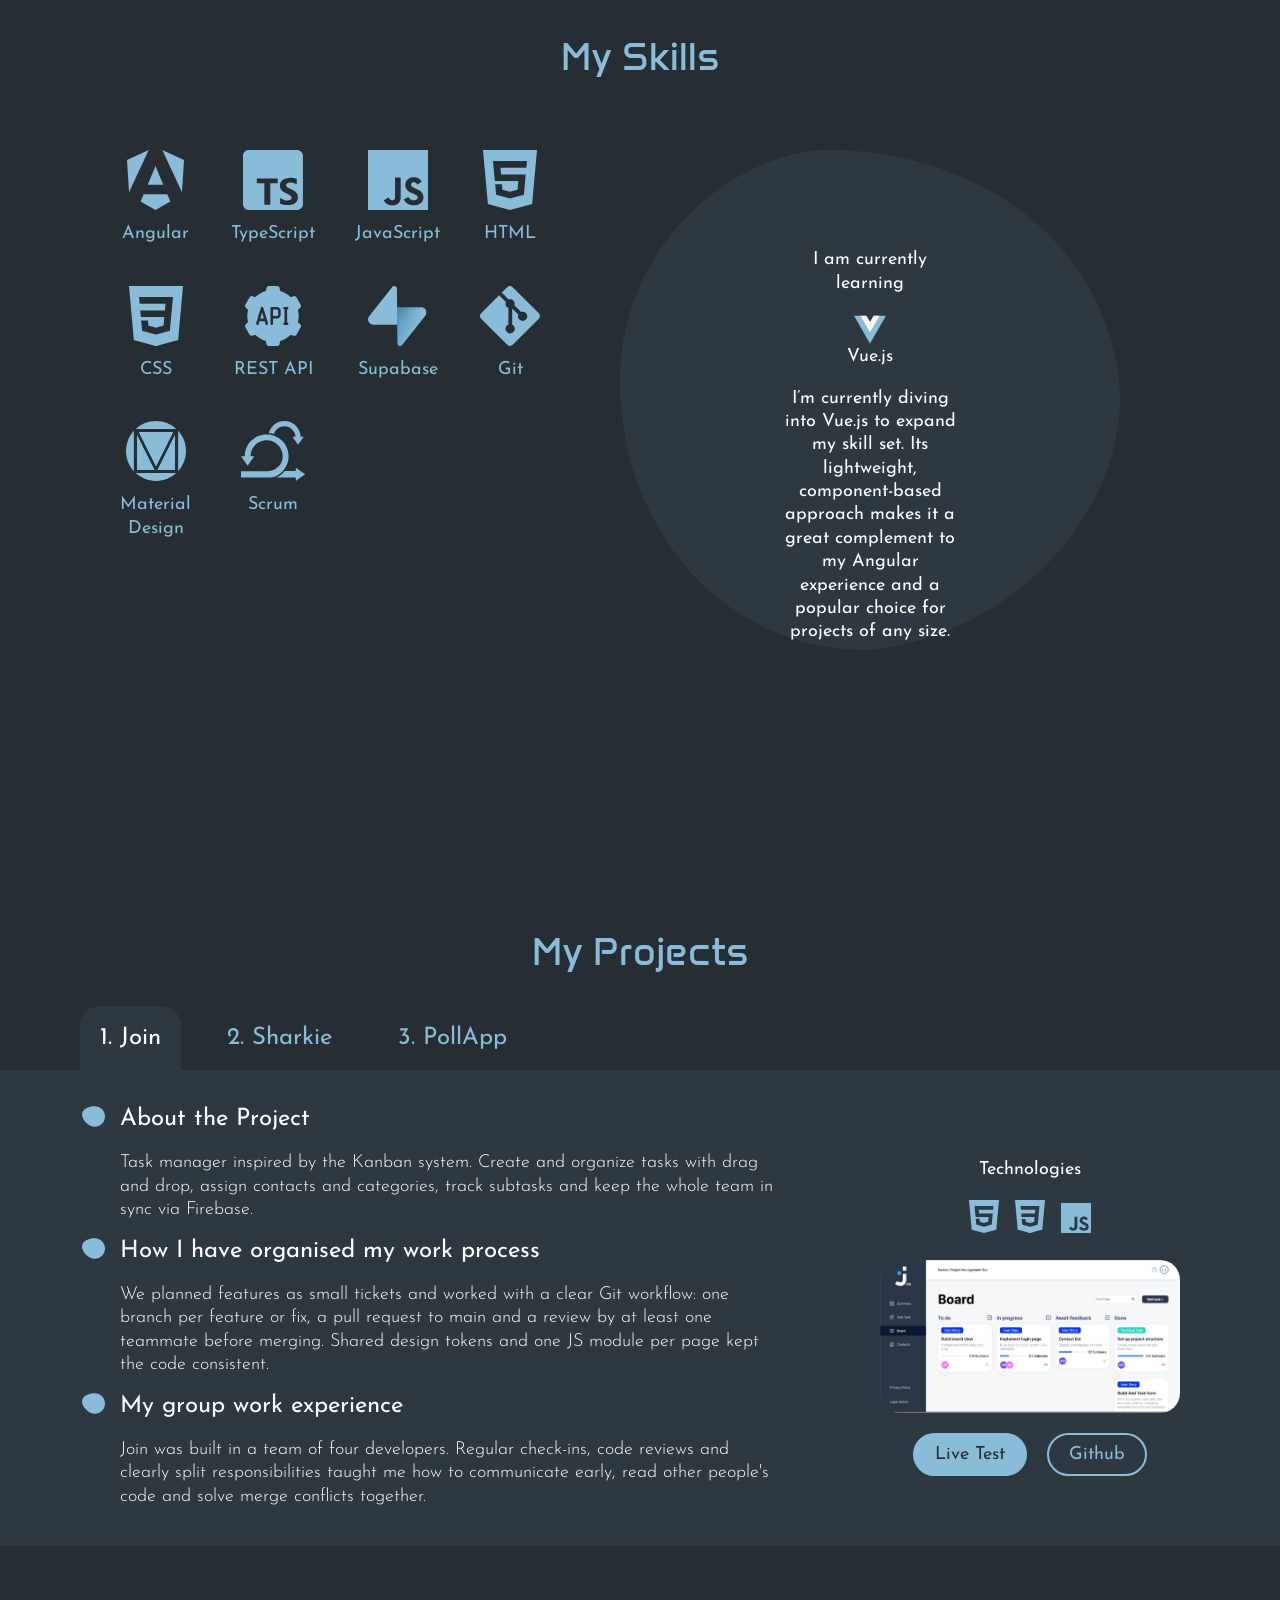
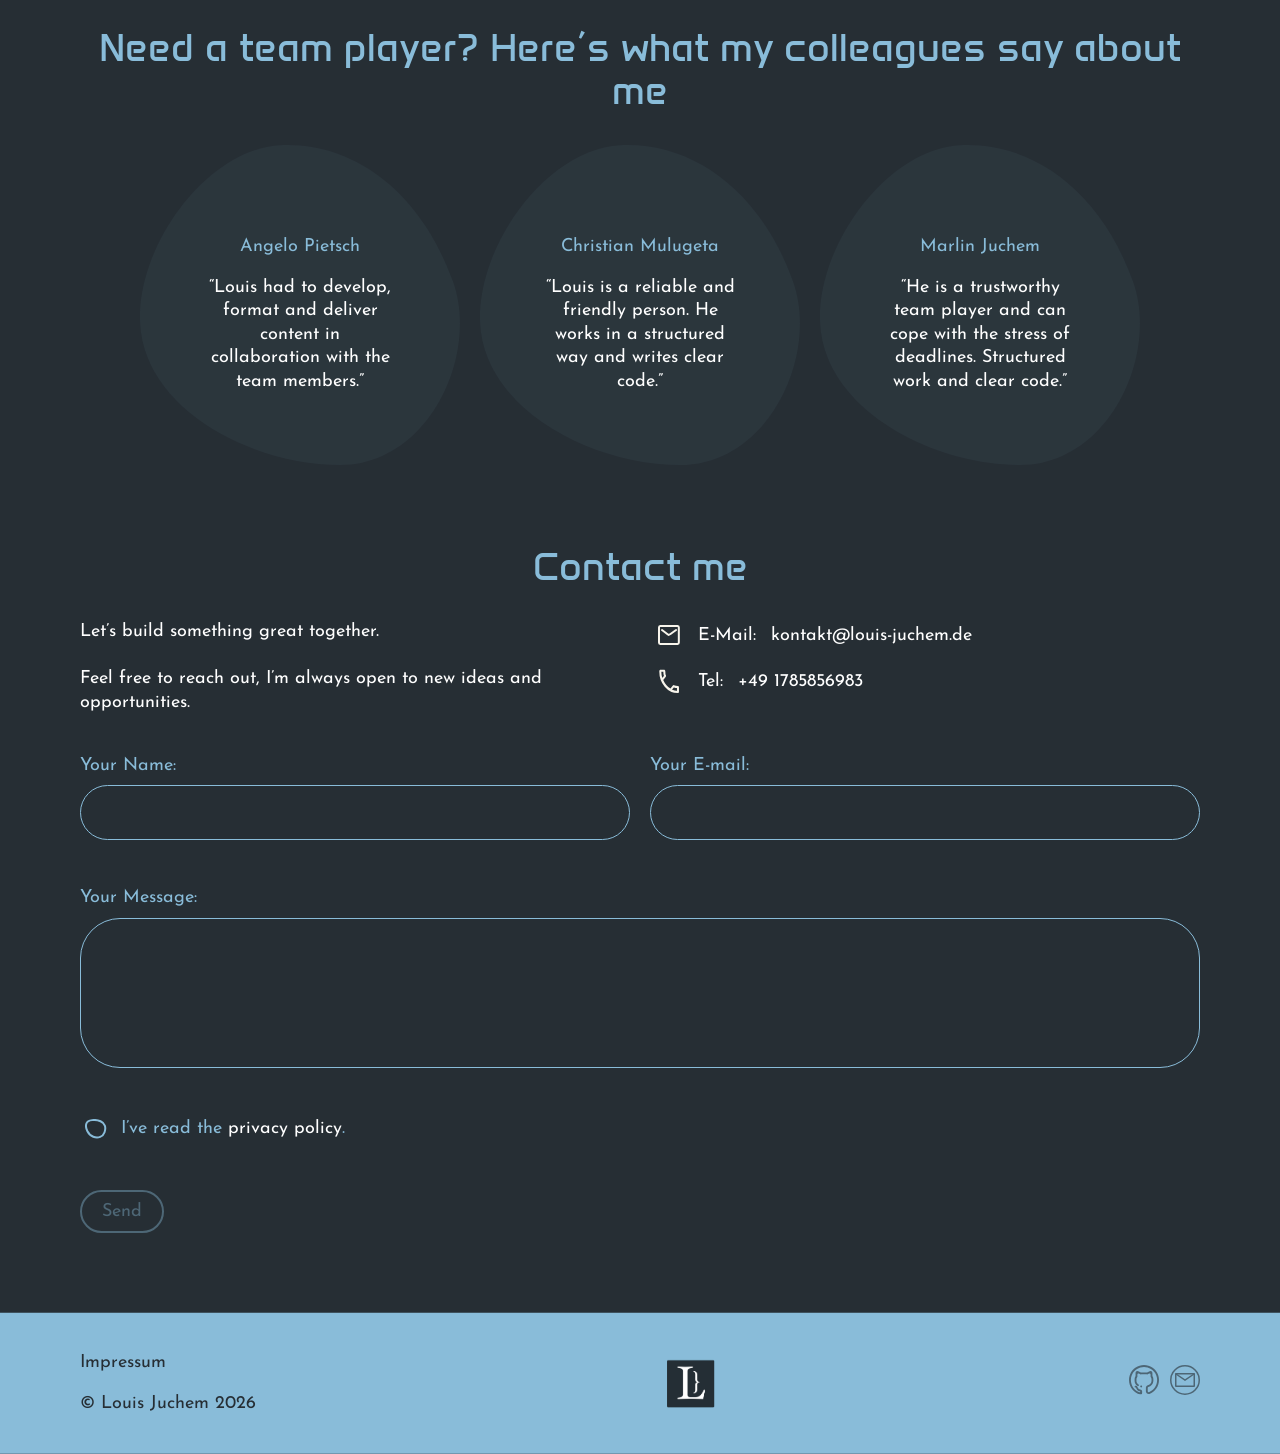
==== commit a2a5d300: "structure, animation and images changes and fixes" ====
--- a/index.html
+++ b/index.html
@@ -5,10 +5,10 @@
     <meta name="viewport" content="width=device-width, initial-scale=1.0" />
     <title>Louis Juchem Portfolio</title>
     <link rel="stylesheet" href="./css/variables.css" />
-    <link rel="stylesheet" href="./css/layout.css" />
+    <link rel="stylesheet" href="./style.css" />
     <link rel="stylesheet" href="./css/components.css" />
     <link rel="icon" type="image/x-icon" href="./assets/img/lj_light.PNG" />
-    <script type="module" src="js/main.js"></script>
+    <script type="module" src="./script.js"></script>
   </head>
   <body>
     <main>
@@ -235,7 +235,7 @@
               <img src="./assets/icons/Javascript.svg" alt="Javascript" />
             </div>
             <img
-              src="./assets/img/join_screenshot.png"
+              src="./assets/img/join_screenshot.jpg"
               class="screenshot"
               alt="Join Screenshot"
             />
@@ -294,7 +294,7 @@
               <img src="./assets/icons/Javascript.svg" alt="Javascript" />
             </div>
             <img
-              src="./assets/img/sharkie_screenshot.png"
+              src="./assets/img/sharkie_screenshot.jpg"
               class="screenshot"
               alt="Sharkie Screenshot"
             />
@@ -354,7 +354,7 @@
               <img src="./assets/icons/css.svg" alt="CSS" />
             </div>
             <img
-              src="./assets/img/pollapp_screenshot.png"
+              src="./assets/img/pollapp_screenshot.jpg"
               class="screenshot"
               alt="PollApp Screenshot"
             />
--- a/style.css
+++ b/style.css
@@ -0,0 +1,514 @@
+:root {
+  interpolate-size: allow-keywords;
+}
+
+html {
+  scroll-behavior: smooth;
+  scroll-padding-top: 40px;
+}
+
+html,
+body {
+  overflow-x: clip;
+}
+
+.m-0 {
+  margin: 0;
+}
+
+body {
+  margin: 0;
+  background-color: var(--primary-color);
+  color: #fff;
+  font-family: "Josefin Sans", sans-serif;
+  line-height: 1.3em;
+  font-size: 18px;
+}
+
+button {
+  width: fit-content;
+}
+
+h1,
+h2,
+h3 {
+  font-family: "Anta", sans-serif;
+  line-height: 1.1em;
+}
+
+.m-0 {
+  margin: 0;
+}
+
+.burger-menu {
+  display: none;
+}
+
+button,
+input,
+textarea,
+select {
+  font-family: inherit;
+}
+
+.screenshot {
+  margin: 20px 0;
+}
+
+a {
+  text-decoration: none;
+  color: #fff;
+}
+
+a:hover {
+  cursor: pointer;
+  color: var(--secondary-color);
+}
+
+main,
+footer {
+  max-width: var(--content-width);
+  margin-inline: auto;
+}
+
+.navigation,
+.tabcontent,
+footer {
+  box-shadow: 0 0 0 100vmax var(--bleed-color);
+  clip-path: inset(0 -100vmax);
+}
+
+.navigation,
+footer {
+  --bleed-color: var(--secondary-color);
+}
+
+.tabcontent {
+  --bleed-color: var(--light-color);
+}
+
+.flex {
+  display: flex;
+  flex-direction: column;
+  justify-content: center;
+  align-items: center;
+}
+
+.flex-row {
+  display: flex;
+  flex-direction: row;
+  justify-content: center;
+  align-items: center;
+  gap: 20px;
+}
+
+.hero {
+  display: grid;
+  grid-auto-flow: column;
+  align-content: end;
+  align-items: center;
+  justify-content: center;
+  text-align: center;
+  height: calc(100svh - var(--nav-height));
+  margin: 0;
+  overflow: hidden;
+}
+
+.hero-image {
+  max-width: 500px;
+  padding: 0 40px;
+  background-image: url("./assets/img/shape.svg");
+  background-position: top center;
+  background-repeat: no-repeat;
+  background-size: 500px;
+  transition: background-image 0.4s ease-in-out;
+}
+
+.hero-image:hover {
+  background-image: url("./assets/img/shape_hover.svg");
+}
+
+.hero-image_mobile {
+  display: none;
+}
+
+.hero_text {
+  display: flex;
+  flex-direction: column;
+  justify-content: center;
+  align-items: center;
+  gap: 20px;
+}
+
+.logo {
+  width: 60px;
+}
+
+.logo_mobile {
+  display: none;
+}
+
+section {
+  margin: 80px;
+  scroll-margin-top: var(--nav-height);
+}
+
+h1 {
+  font-size: clamp(2.5rem, 1.5rem + 5vw, 5.5rem);
+  margin: 0px;
+}
+
+h2 {
+  color: var(--secondary-color);
+  text-align: center;
+  font-weight: 400;
+  font-size: clamp(1.75rem, 1.25rem + 1.5vw, 2.5rem);
+}
+
+h3 {
+  font-size: clamp(1.125rem, 1rem + 0.5vw, 1.375rem);
+}
+
+.subtitle {
+  font-size: 24px;
+  text-transform: uppercase;
+}
+
+.navigation {
+  background-color: var(--secondary-color);
+  width: 100%;
+  color: var(--primary-color);
+  display: flex;
+  align-items: center;
+  position: sticky;
+  top: 0;
+  z-index: 10;
+  box-sizing: border-box;
+  height: var(--nav-height);
+  padding: 0px 60px;
+  justify-content: space-between;
+}
+
+.navigation ul {
+  list-style: none;
+  display: flex;
+  gap: 80px;
+}
+
+.navigation ul li a {
+  color: var(--primary-color);
+  text-decoration: none;
+}
+
+.navigation ul li a:hover {
+  color: #fff;
+  text-decoration: none;
+}
+
+.section-wrapper {
+  display: flex;
+  justify-content: center;
+  align-items: center;
+  gap: 40px;
+  padding: 40px;
+}
+
+.why-text {
+  width: 60%;
+}
+
+.info-slider {
+  display: grid;
+  --slot: 8s;
+  width: var(--slider-w, 350px);
+  max-width: 100%;
+  flex-shrink: 0;
+}
+
+.info {
+  max-width: 100%;
+  grid-area: 1 / 1;
+  position: relative;
+  overflow: hidden;
+  box-sizing: border-box;
+  padding-right: 2px;
+  line-height: 1.1;
+  white-space: nowrap;
+  margin: 0;
+  --spacing: 0.15em;
+  letter-spacing: var(--spacing);
+  animation: info-cycle calc(var(--slot) * 2) infinite backwards;
+  animation-delay: calc(var(--i) * var(--slot));
+}
+
+.info::after {
+  content: "";
+  position: absolute;
+  right: 0;
+  top: 50%;
+  transform: translateY(-50%);
+  width: 2px;
+  height: 1.2em;
+  background: #fff;
+  animation: blink-caret 0.75s step-end infinite;
+}
+
+@keyframes info-cycle {
+  0% {
+    width: 0;
+    opacity: 0;
+    animation-timing-function: ease-out;
+  }
+  3% {
+    width: 0;
+    opacity: 1;
+    animation-timing-function: linear;
+  }
+  25%,
+  100% {
+    width: calc(var(--w) - var(--spacing));
+  }
+  46% {
+    opacity: 1;
+    transform: translateY(0);
+    animation-timing-function: ease-in;
+  }
+  50% {
+    transform: translateY(-60%);
+  }
+  50%,
+  100% {
+    opacity: 0;
+  }
+  50.1%,
+  100% {
+    transform: translateY(0);
+  }
+}
+
+@keyframes blink-caret {
+  from,
+  to {
+    opacity: 0;
+  }
+  50% {
+    opacity: 1;
+  }
+}
+
+.info-color {
+  color: var(--secondary-color);
+}
+
+.policy {
+  display: flex;
+  align-items: center;
+  gap: 10px;
+}
+
+.learning {
+  background-image: url("./assets/img/learning.svg");
+  text-align: center;
+  background-repeat: no-repeat;
+  background-position: top center;
+  width: fit-content;
+  height: 500px;
+  padding: 80px 200px;
+  background-size: 500px;
+}
+
+.contact-flex {
+  display: flex;
+  gap: 32px;
+}
+
+.contact-flex > * {
+  flex: 1;
+  min-width: 0;
+}
+
+.text-icon-flex {
+  display: flex;
+  align-items: center;
+  gap: 15px;
+}
+
+.text-icon-flex + .text-icon-flex {
+  margin-top: 16px;
+}
+
+.text-icon-flex:hover,
+.text-icon-flex:hover a {
+  color: var(--secondary-color);
+}
+
+.text-icon-flex:hover svg path {
+  stroke: var(--secondary-color);
+}
+
+#skills .section-wrapper {
+  align-items: flex-start;
+}
+
+footer {
+  background-color: var(--secondary-color);
+  padding: 20px 80px;
+  display: flex;
+  justify-content: space-between;
+  align-items: center;
+  color: var(--primary-color);
+}
+
+footer a {
+  color: var(--primary-color);
+}
+footer a:hover {
+  color: #fff;
+}
+
+@media (max-width: 1200px) {
+  .learning {
+    padding: 80px 100px;
+  }
+}
+
+@media (max-width: 900px) {
+  main {
+    display: flex;
+    flex-direction: column;
+    gap: 40px;
+    padding-bottom: 40px;
+  }
+
+  .navigation {
+    order: -1;
+  }
+
+  section {
+    margin: 0 40px;
+  }
+
+  .section-wrapper {
+    flex-direction: column-reverse;
+    padding: 0;
+  }
+
+  .why-text {
+    width: inherit;
+  }
+
+  .logo {
+    display: none;
+  }
+
+  .logo_mobile {
+    display: block;
+    width: 60px;
+  }
+
+  .hero {
+    display: flex;
+    align-items: center;
+    justify-content: center;
+    text-align: center;
+    height: inherit;
+    margin: 0;
+    overflow: hidden;
+    flex-direction: column;
+    gap: 40px;
+  }
+
+  .learning {
+    background-image: none;
+    text-align: center;
+    background-repeat: no-repeat;
+    background-position: top center;
+    width: inherit;
+    height: auto;
+    padding: 0px;
+    background-size: 500px;
+  }
+
+  #skills .section-wrapper {
+    flex-direction: column;
+    padding: 0;
+    align-items: center;
+  }
+
+  .tabcontent.active {
+    gap: 40px;
+    flex-direction: column;
+  }
+
+  .flex-row,
+  .policy,
+  .contact-flex {
+    flex-direction: column;
+    display: inherit;
+  }
+
+  .contact-flex > * + * {
+    margin-top: 24px;
+  }
+
+  .text-icon-flex a {
+    overflow-wrap: anywhere;
+  }
+
+  .navigation {
+    box-shadow: none;
+    clip-path: none;
+  }
+
+  .navigation {
+    flex-direction: row;
+    background: var(--primary-color);
+    height: auto;
+    padding: 16px 20px;
+    gap: 16px;
+  }
+
+  .navigation ul {
+    flex-direction: column;
+    align-items: center;
+    gap: 12px;
+    padding: 0;
+  }
+
+  footer {
+    flex-direction: column;
+    gap: 16px;
+    padding: 20px;
+    text-align: center;
+  }
+
+  .hero-image {
+    display: none;
+  }
+  .hero-image_mobile {
+    display: block;
+    width: 350px;
+    max-width: 100%;
+  }
+
+  .burger-menu {
+    display: flex;
+    flex-direction: column;
+    gap: 6px;
+    cursor: pointer;
+  }
+
+  .burger-menu span {
+    width: 30px;
+    height: 3px;
+    display: block;
+    background-color: #fff;
+    border-radius: 2px;
+  }
+}
+
+@media (max-width: 500px) {
+  section {
+    margin: 0 16px;
+  }
+}
--- a/css/components.css
+++ b/css/components.css
@@ -1,3 +1,7 @@
+button {
+  font-size: 18px;
+}
+
 .btn-down {
   background: none;
   border: 2px solid var(--secondary-color);
@@ -67,7 +71,16 @@
   padding: 10px 20px;
   border-radius: 40px;
   color: var(--primary-color);
-  margin-right: 20px;
+}
+
+.button-group {
+  display: flex;
+  justify-content: center;
+  gap: 20px;
+}
+
+.button-group button {
+  white-space: nowrap;
 }
 
 .btn-live:hover {
@@ -138,6 +151,17 @@
 .tabcontent.active {
   display: flex;
   gap: 80px;
+}
+
+.tabcontent > :first-child {
+  flex: 1;
+  min-width: 0;
+}
+
+.tabcontent > .flex {
+  flex-shrink: 0;
+  width: 340px;
+  max-width: 100%;
 }
 
 .tabcontent ul li {
@@ -266,7 +290,8 @@
 }
 
 .form__mail .is-invalid {
-  border: 2px solid var(--error-color);
+  border-color: var(--error-color);
+  box-shadow: 0 0 0 1px var(--error-color);
 }
 
 .form__mail .btn-accept.is-invalid {
@@ -290,13 +315,19 @@
   overflow: hidden;
 }
 
+.form__mail > label,
+.form__mail .policy {
+  position: relative;
+  padding-bottom: 26px;
+}
+
 .form__error {
+  position: absolute;
+  left: 0;
+  bottom: 0;
   color: var(--error-color);
   font-size: 14px;
-}
-
-.form__mail .policy .form__error {
-  flex-basis: 100%;
+  line-height: 18px;
 }
 
 .legal__title {
@@ -314,6 +345,11 @@
 
 .legal__note:empty {
   display: none;
+}
+
+#impressum a,
+#datenschutz a {
+  overflow-wrap: anywhere;
 }
 
 @media (max-width: 1200px) {
@@ -323,11 +359,9 @@
   .icon-grid {
     grid-template-columns: repeat(3, 1fr);
   }
-}
-
-@media (max-width: 500px) {
-  .icon-grid {
-    grid-template-columns: repeat(2, 1fr);
+
+  .tabcontent > .flex {
+    width: inherit;
   }
 
   .form__mail {
@@ -396,6 +430,16 @@
   }
 }
 
+@media (max-width: 500px) {
+  .icon-grid {
+    grid-template-columns: repeat(2, 1fr);
+  }
+
+  .form__mail .policy {
+    padding-bottom: 44px;
+  }
+}
+
 @media (hover: none) and (pointer: coarse) {
   .icon-item:hover {
     transform: none;
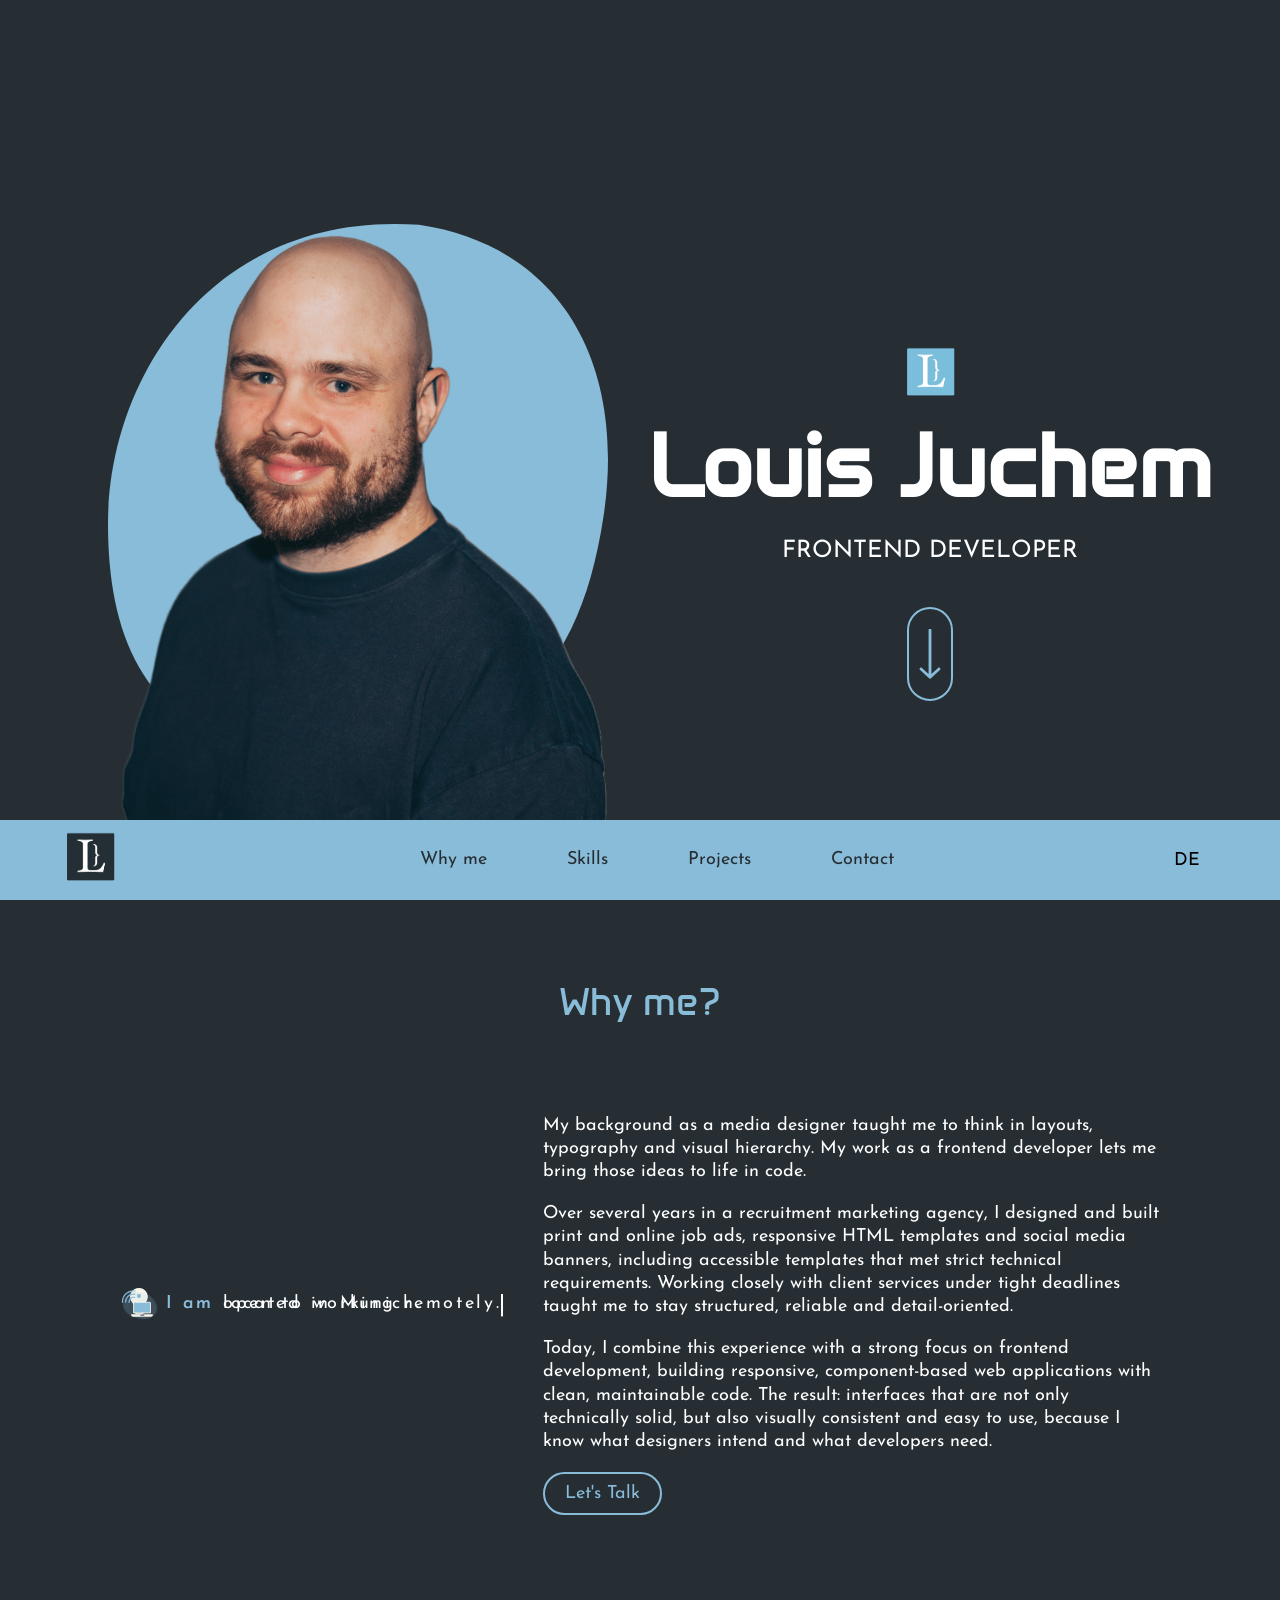
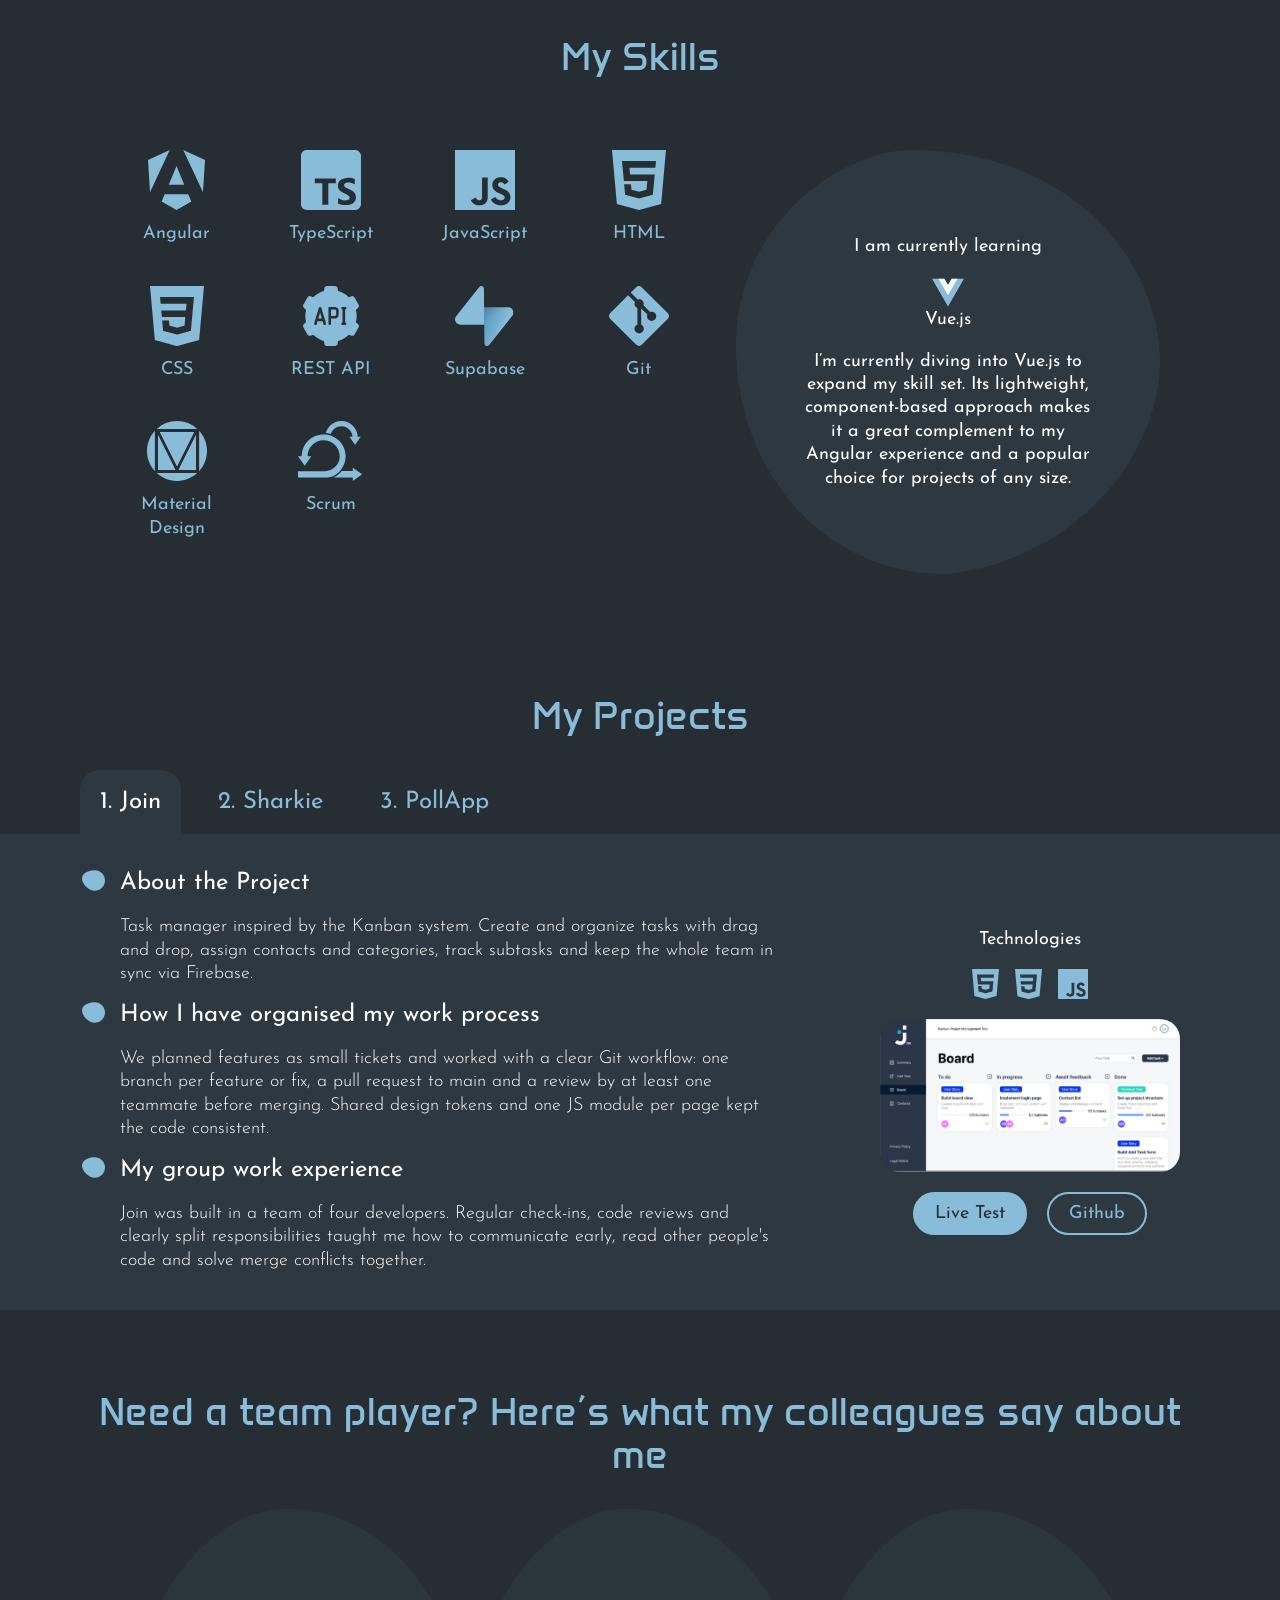
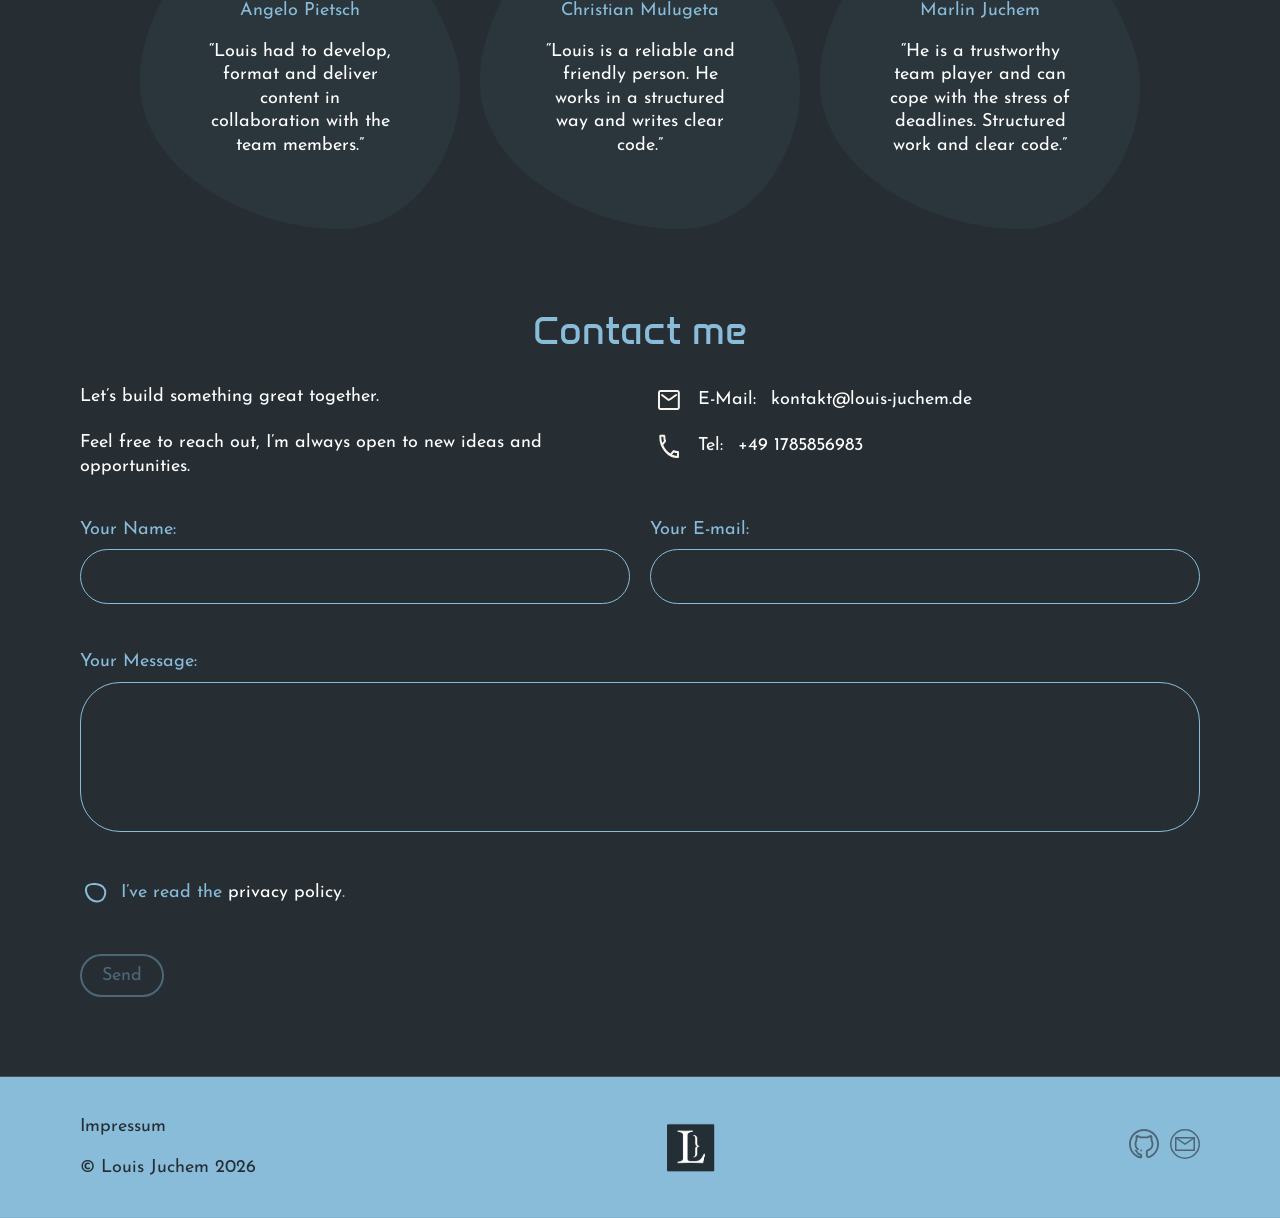
==== commit 89ba053d: "contact fix and slider responsive changes" ====
--- a/index.html
+++ b/index.html
@@ -29,10 +29,7 @@
             <h1>Louis Juchem</h1>
             <p class="subtitle" data-i18n="heroSubtitle">Frontend Developer</p>
           </div>
-          <a href="#why"
-            ><button class="btn-down">
-              <img src="./assets/img/Arrow Up.svg" alt="Arrow Button" /></button
-          ></a>
+          <a href="#why" class="btn-down"><img src="./assets/img/Arrow Up.svg" alt="Scroll down" /></a>
         </div>
       </section>
       <nav class="navigation">
@@ -115,11 +112,7 @@
               use, because I know what designers intend and what developers
               need.
             </p>
-            <a href="#contact"
-              ><button class="btn-classic" data-i18n="letsTalk">
-                Let's Talk
-              </button></a
-            >
+            <a href="#contact" class="btn-classic" data-i18n="letsTalk">Let's Talk</a>
           </div>
         </div>
       </section>
@@ -230,9 +223,9 @@
           <div class="flex">
             <div class="techstack">
               <p data-i18n="technologiesHeading">Technologies</p>
-              <img src="./assets/icons/html.svg" alt="HTML" />
-              <img src="./assets/icons/css.svg" alt="CSS" />
-              <img src="./assets/icons/Javascript.svg" alt="Javascript" />
+              <img class="techstack-icon" src="./assets/icons/html.svg" alt="HTML" />
+              <img class="techstack-icon" src="./assets/icons/css.svg" alt="CSS" />
+              <img class="techstack-icon" src="./assets/icons/Javascript.svg" alt="Javascript" />
             </div>
             <img
               src="./assets/img/join_screenshot.jpg"
@@ -240,12 +233,8 @@
               alt="Join Screenshot"
             />
             <div class="button-group">
-              <a href="https://join.louis-juchem.de" target="_blank"
-                ><button class="btn-live">Live Test</button></a
-              >
-              <a href="https://github.com/Louisjuc/join-louis" target="_blank"
-                ><button class="btn-classic">Github</button></a
-              >
+              <a href="https://join.louis-juchem.de" target="_blank" class="btn-live">Live Test</a>
+              <a href="https://github.com/Louisjuc/join-louis" target="_blank" class="btn-classic">Github</a>
             </div>
           </div>
         </div>
@@ -289,9 +278,9 @@
           <div class="flex">
             <div class="techstack">
               <p data-i18n="technologiesHeading">Technologies</p>
-              <img src="./assets/icons/html.svg" alt="HTML" />
-              <img src="./assets/icons/css.svg" alt="CSS" />
-              <img src="./assets/icons/Javascript.svg" alt="Javascript" />
+              <img class="techstack-icon" src="./assets/icons/html.svg" alt="HTML" />
+              <img class="techstack-icon" src="./assets/icons/css.svg" alt="CSS" />
+              <img class="techstack-icon" src="./assets/icons/Javascript.svg" alt="Javascript" />
             </div>
             <img
               src="./assets/img/sharkie_screenshot.jpg"
@@ -299,12 +288,8 @@
               alt="Sharkie Screenshot"
             />
             <div class="button-group">
-              <a href="https://sharkie.louis-juchem.de" target="_blank"
-                ><button class="btn-live">Live Test</button></a
-              >
-              <a href="https://github.com/Louisjuc/Sharkie" target="_blank"
-                ><button class="btn-classic">Github</button></a
-              >
+              <a href="https://sharkie.louis-juchem.de" target="_blank" class="btn-live">Live Test</a>
+              <a href="https://github.com/Louisjuc/Sharkie" target="_blank" class="btn-classic">Github</a>
             </div>
           </div>
         </div>
@@ -349,9 +334,9 @@
           <div class="flex">
             <div class="techstack">
               <p data-i18n="technologiesHeading">Technologies</p>
-              <img src="./assets/icons/Angular.svg" alt="Angular" />
-              <img src="./assets/icons/Icons.svg" alt="Typescript" />
-              <img src="./assets/icons/css.svg" alt="CSS" />
+              <img class="techstack-icon" src="./assets/icons/Angular.svg" alt="Angular" />
+              <img class="techstack-icon" src="./assets/icons/Icons.svg" alt="Typescript" />
+              <img class="techstack-icon" src="./assets/icons/css.svg" alt="CSS" />
             </div>
             <img
               src="./assets/img/pollapp_screenshot.jpg"
@@ -359,12 +344,8 @@
               alt="PollApp Screenshot"
             />
             <div class="button-group">
-              <a href="https://pollapp.louis-juchem.de" target="_blank"
-                ><button class="btn-live">Live Test</button></a
-              >
-              <a href="https://github.com/Louisjuc/PollApp" target="_blank"
-                ><button class="btn-classic">Github</button></a
-              >
+              <a href="https://pollapp.louis-juchem.de" target="_blank" class="btn-live">Live Test</a>
+              <a href="https://github.com/Louisjuc/PollApp" target="_blank" class="btn-classic">Github</a>
             </div>
           </div>
         </div>
@@ -460,6 +441,7 @@
             <span data-i18n="nameLabel">Your Name:</span>
             <input
               type="text"
+              minlength="3"
               name="name"
               maxlength="100"
               pattern="\p{L}[\p{L} '\-]*"
@@ -472,7 +454,12 @@
           </label>
           <label class="form__message">
             <span data-i18n="messageLabel">Your Message:</span>
-            <textarea name="message" maxlength="5000" required></textarea>
+            <textarea
+              name="message"
+              minlength="10"
+              maxlength="5000"
+              required
+            ></textarea>
           </label>
           <div class="policy">
             <input
--- a/style.css
+++ b/style.css
@@ -5,11 +5,6 @@
 html {
   scroll-behavior: smooth;
   scroll-padding-top: 40px;
-}
-
-html,
-body {
-  overflow-x: clip;
 }
 
 .m-0 {
@@ -111,7 +106,6 @@
   text-align: center;
   height: calc(100svh - var(--nav-height));
   margin: 0;
-  overflow: hidden;
 }
 
 .hero-image {
@@ -308,13 +302,24 @@
 
 .learning {
   background-image: url("./assets/img/learning.svg");
+  background-repeat: no-repeat;
+  background-position: center;
+  background-size: 100% 100%;
   text-align: center;
-  background-repeat: no-repeat;
-  background-position: top center;
-  width: fit-content;
-  height: 500px;
-  padding: 80px 200px;
-  background-size: 500px;
+  display: flex;
+  flex-direction: column;
+  justify-content: center;
+  align-items: center;
+  flex: 0 1 480px;
+  min-width: 340px;
+  aspect-ratio: 1;
+  padding: 48px 0;
+  box-sizing: border-box;
+}
+
+.learning > * {
+  max-width: 70%;
+  overflow-wrap: break-word;
 }
 
 .contact-flex {
@@ -366,38 +371,33 @@
   color: #fff;
 }
 
-@media (max-width: 1200px) {
-  .learning {
-    padding: 80px 100px;
-  }
-}
-
-@media (max-width: 900px) {
+/* Mobile nav and mobile header from tablet portrait (e.g. iPad Pro 1032x1376) */
+@media (max-width: 1100px) {
   main {
     display: flex;
     flex-direction: column;
-    gap: 40px;
-    padding-bottom: 40px;
   }
 
   .navigation {
     order: -1;
-  }
-
-  section {
-    margin: 0 40px;
-  }
-
-  .section-wrapper {
-    flex-direction: column-reverse;
+    box-shadow: none;
+    clip-path: none;
+    flex-direction: row;
+    background: var(--primary-color);
+    height: auto;
+    padding: 16px 20px;
+    gap: 16px;
+  }
+
+  .navigation ul {
+    flex-direction: column;
+    align-items: center;
+    gap: 12px;
     padding: 0;
   }
 
-  .why-text {
-    width: inherit;
-  }
-
-  .logo {
+  .navigation .logo,
+  .hero .logo {
     display: none;
   }
 
@@ -413,78 +413,14 @@
     text-align: center;
     height: inherit;
     margin: 0;
-    overflow: hidden;
     flex-direction: column;
     gap: 40px;
-  }
-
-  .learning {
-    background-image: none;
-    text-align: center;
-    background-repeat: no-repeat;
-    background-position: top center;
-    width: inherit;
-    height: auto;
-    padding: 0px;
-    background-size: 500px;
-  }
-
-  #skills .section-wrapper {
-    flex-direction: column;
-    padding: 0;
-    align-items: center;
-  }
-
-  .tabcontent.active {
-    gap: 40px;
-    flex-direction: column;
-  }
-
-  .flex-row,
-  .policy,
-  .contact-flex {
-    flex-direction: column;
-    display: inherit;
-  }
-
-  .contact-flex > * + * {
-    margin-top: 24px;
-  }
-
-  .text-icon-flex a {
-    overflow-wrap: anywhere;
-  }
-
-  .navigation {
-    box-shadow: none;
-    clip-path: none;
-  }
-
-  .navigation {
-    flex-direction: row;
-    background: var(--primary-color);
-    height: auto;
-    padding: 16px 20px;
-    gap: 16px;
-  }
-
-  .navigation ul {
-    flex-direction: column;
-    align-items: center;
-    gap: 12px;
-    padding: 0;
-  }
-
-  footer {
-    flex-direction: column;
-    gap: 16px;
-    padding: 20px;
-    text-align: center;
   }
 
   .hero-image {
     display: none;
   }
+
   .hero-image_mobile {
     display: block;
     width: 350px;
@@ -507,6 +443,102 @@
   }
 }
 
+/* Tablet portrait layout tweaks */
+@media (min-width: 901px) and (max-width: 1100px) {
+  main {
+    gap: 80px;
+    padding-bottom: 80px;
+  }
+
+  section {
+    margin: 0 80px;
+  }
+
+  #why .section-wrapper {
+    flex-direction: column;
+  }
+
+  .why-text {
+    width: 100%;
+    max-width: 720px;
+  }
+
+  .flex-row {
+    flex-wrap: wrap;
+    gap: 40px;
+  }
+}
+
+@media (max-width: 900px) {
+  main {
+    gap: 40px;
+    padding-bottom: 40px;
+  }
+
+  section {
+    margin: 0 40px;
+  }
+
+  .section-wrapper {
+    flex-direction: column-reverse;
+    padding: 0;
+  }
+
+  .why-text {
+    width: inherit;
+  }
+
+  .logo {
+    display: none;
+  }
+
+  .learning {
+    background-image: none;
+    flex: none;
+    width: 100%;
+    min-width: 0;
+    aspect-ratio: auto;
+    padding: 0;
+  }
+
+  .learning > * {
+    max-width: 100%;
+  }
+
+  #skills .section-wrapper {
+    flex-direction: column;
+    padding: 0;
+    align-items: center;
+  }
+
+  .tabcontent.active {
+    gap: 40px;
+    flex-direction: column;
+  }
+
+  .flex-row,
+  .policy,
+  .contact-flex {
+    flex-direction: column;
+    display: inherit;
+  }
+
+  .contact-flex > * + * {
+    margin-top: 24px;
+  }
+
+  .text-icon-flex a {
+    overflow-wrap: anywhere;
+  }
+
+  footer {
+    flex-direction: column;
+    gap: 16px;
+    padding: 20px;
+    text-align: center;
+  }
+}
+
 @media (max-width: 500px) {
   section {
     margin: 0 16px;
--- a/css/components.css
+++ b/css/components.css
@@ -1,5 +1,16 @@
 button {
   font-size: 18px;
+}
+
+.btn-down,
+.btn-classic,
+.btn-live {
+  display: inline-flex;
+  align-items: center;
+  justify-content: center;
+  box-sizing: border-box;
+  font-size: 18px;
+  line-height: normal;
 }
 
 .btn-down {
@@ -48,6 +59,17 @@
 .info .icon {
   vertical-align: middle;
   margin-right: 0.4rem;
+}
+
+.info-slider.is-stacked .icon {
+  display: block;
+  margin: 0 0 15px;
+}
+
+.info-slider.is-stacked .info::after {
+  top: auto;
+  bottom: 0;
+  transform: none;
 }
 
 .btn-classic {
@@ -79,7 +101,7 @@
   gap: 20px;
 }
 
-.button-group button {
+.button-group a {
   white-space: nowrap;
 }
 
@@ -126,7 +148,7 @@
   outline: none;
   cursor: pointer;
   padding: 20px;
-  margin-right: 20px;
+  margin-right: 1%;
   transition: 0.3s;
   color: var(--secondary-color);
   border-radius: 20px 20px 0px 0px;
@@ -198,8 +220,10 @@
   text-align: center;
 }
 
-.techstack img {
-  width: 30px;
+.techstack-icon {
+  height: 30px;
+  width: auto;
+  vertical-align: middle;
   margin: 0 5px;
 }
 
@@ -271,6 +295,12 @@
   color: #fff;
 }
 
+.form__mail input:-webkit-autofill {
+  -webkit-box-shadow: 0 0 0 1000px var(--primary-color) inset;
+  -webkit-text-fill-color: #fff;
+  caret-color: #fff;
+}
+
 .form__mail .btn-accept {
   appearance: none;
   -webkit-appearance: none;
@@ -353,6 +383,10 @@
 }
 
 @media (max-width: 1200px) {
+  .icon-grid {
+    grid-template-columns: repeat(3, 1fr);
+    gap: 32px 24px;
+  }
 }
 
 @media (max-width: 900px) {
@@ -377,6 +411,15 @@
     font-size: 18px;
   }
 
+  .tabcontent.active {
+    display: flex;
+    gap: 20px;
+    padding: 40px 0;
+  }
+}
+
+/* Mobile nav from tablet portrait (e.g. iPad Pro 1032x1376) */
+@media (max-width: 1100px) {
   .mobile-nav {
     display: none;
     position: absolute;
@@ -422,12 +465,6 @@
       opacity: 0;
     }
   }
-
-  .tabcontent.active {
-    display: flex;
-    gap: 20px;
-    padding: 40px 0;
-  }
 }
 
 @media (max-width: 500px) {
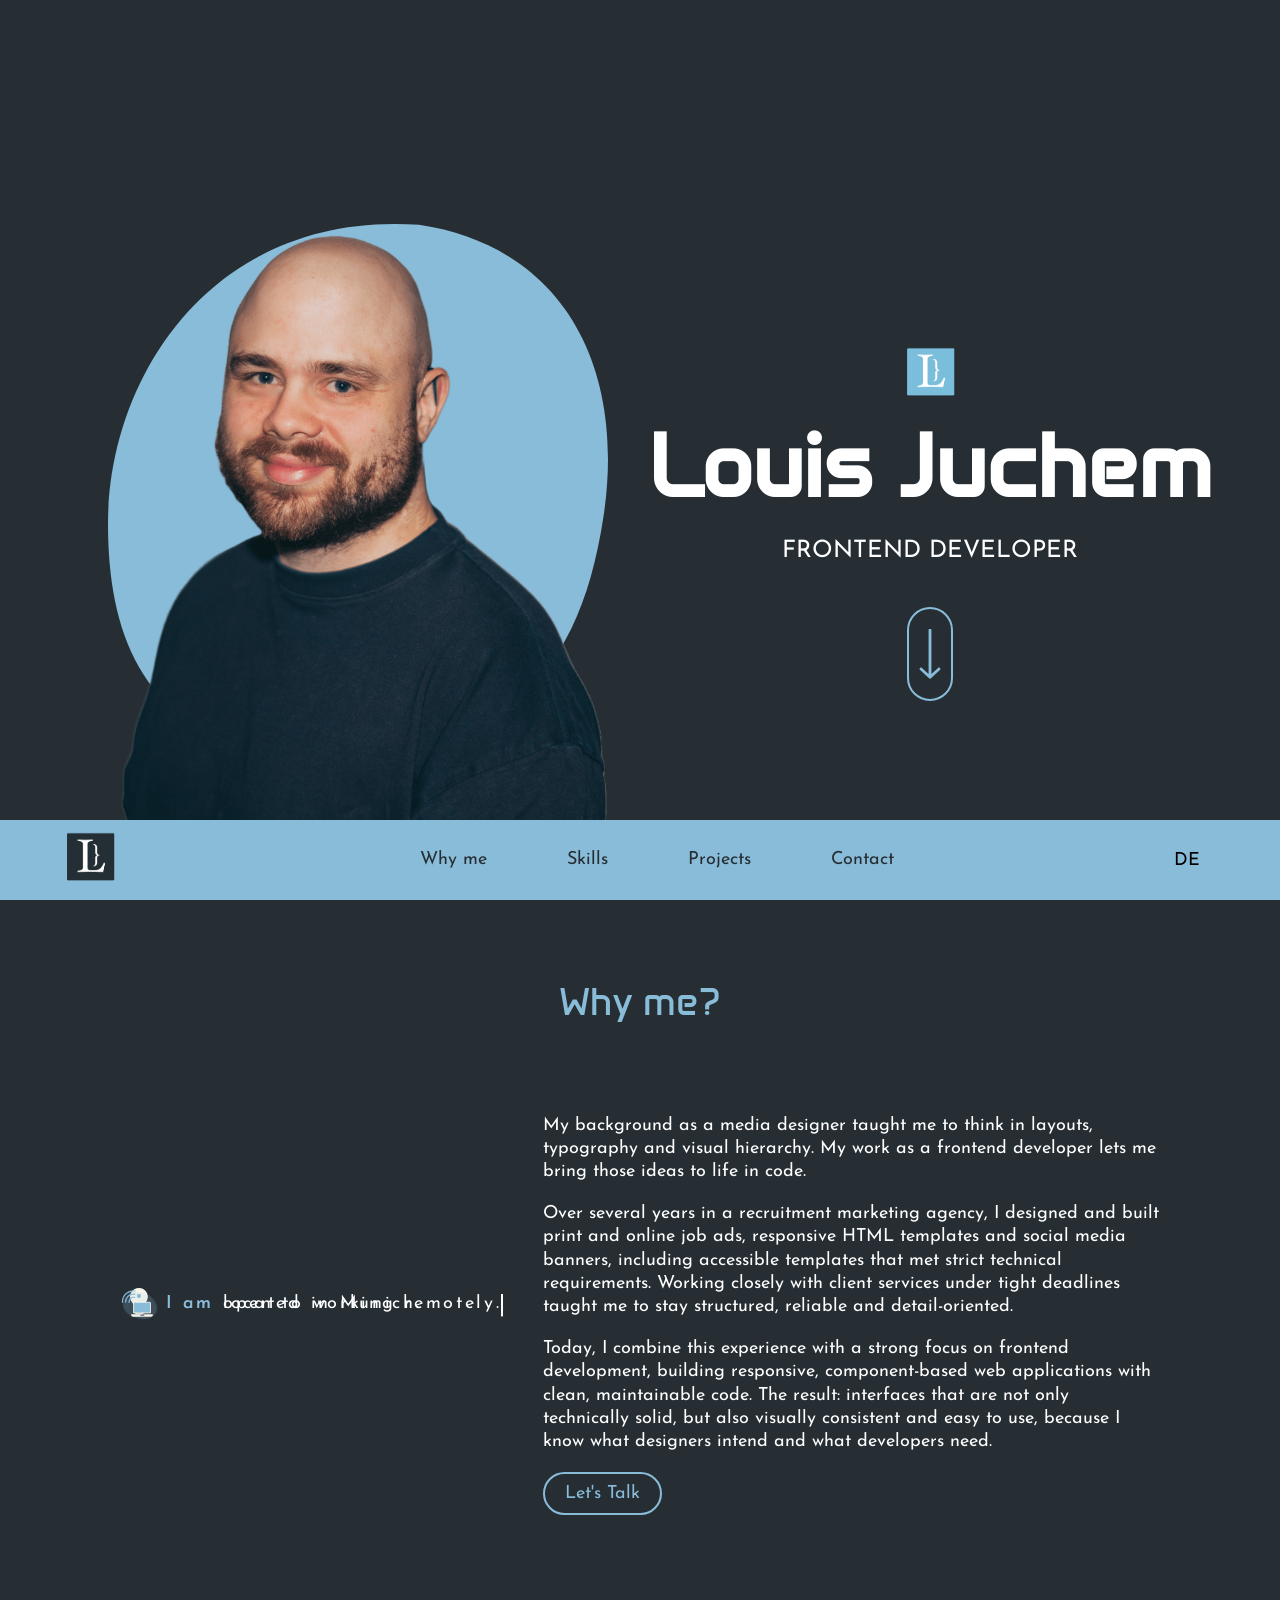
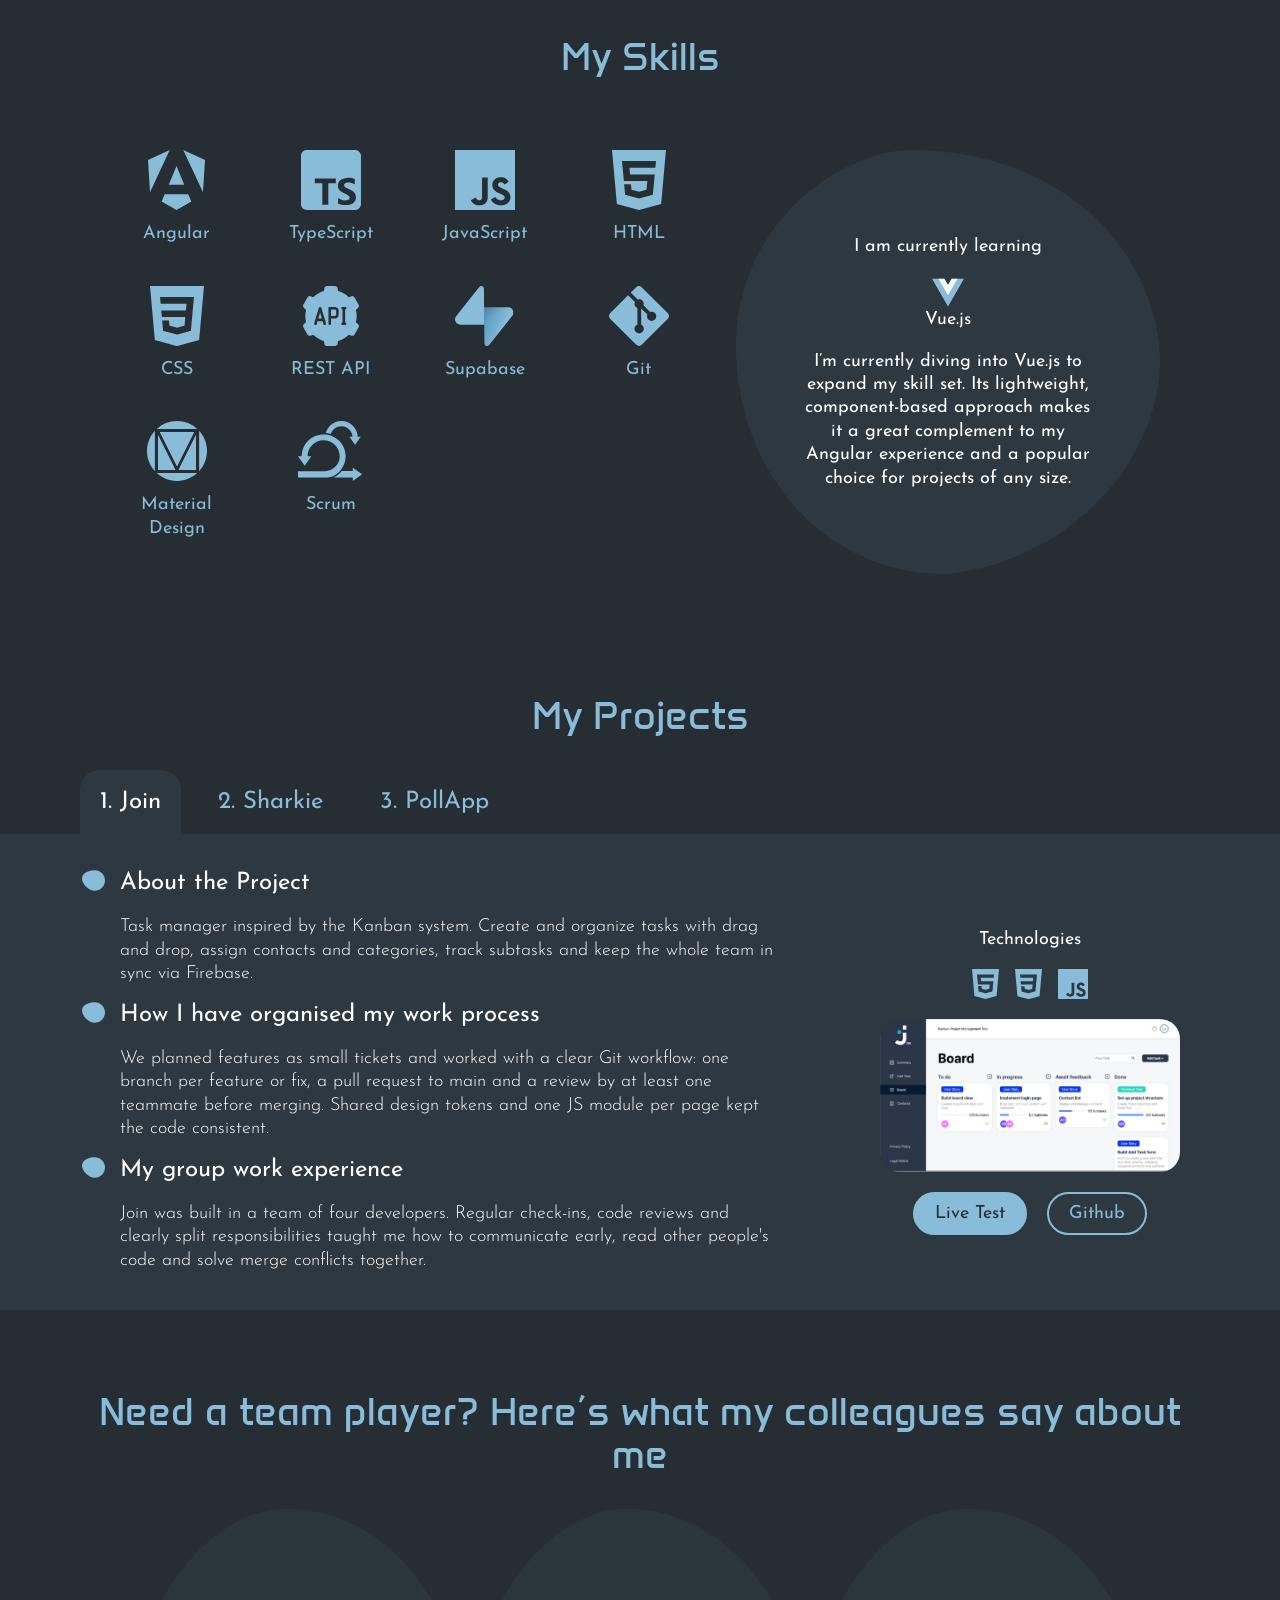
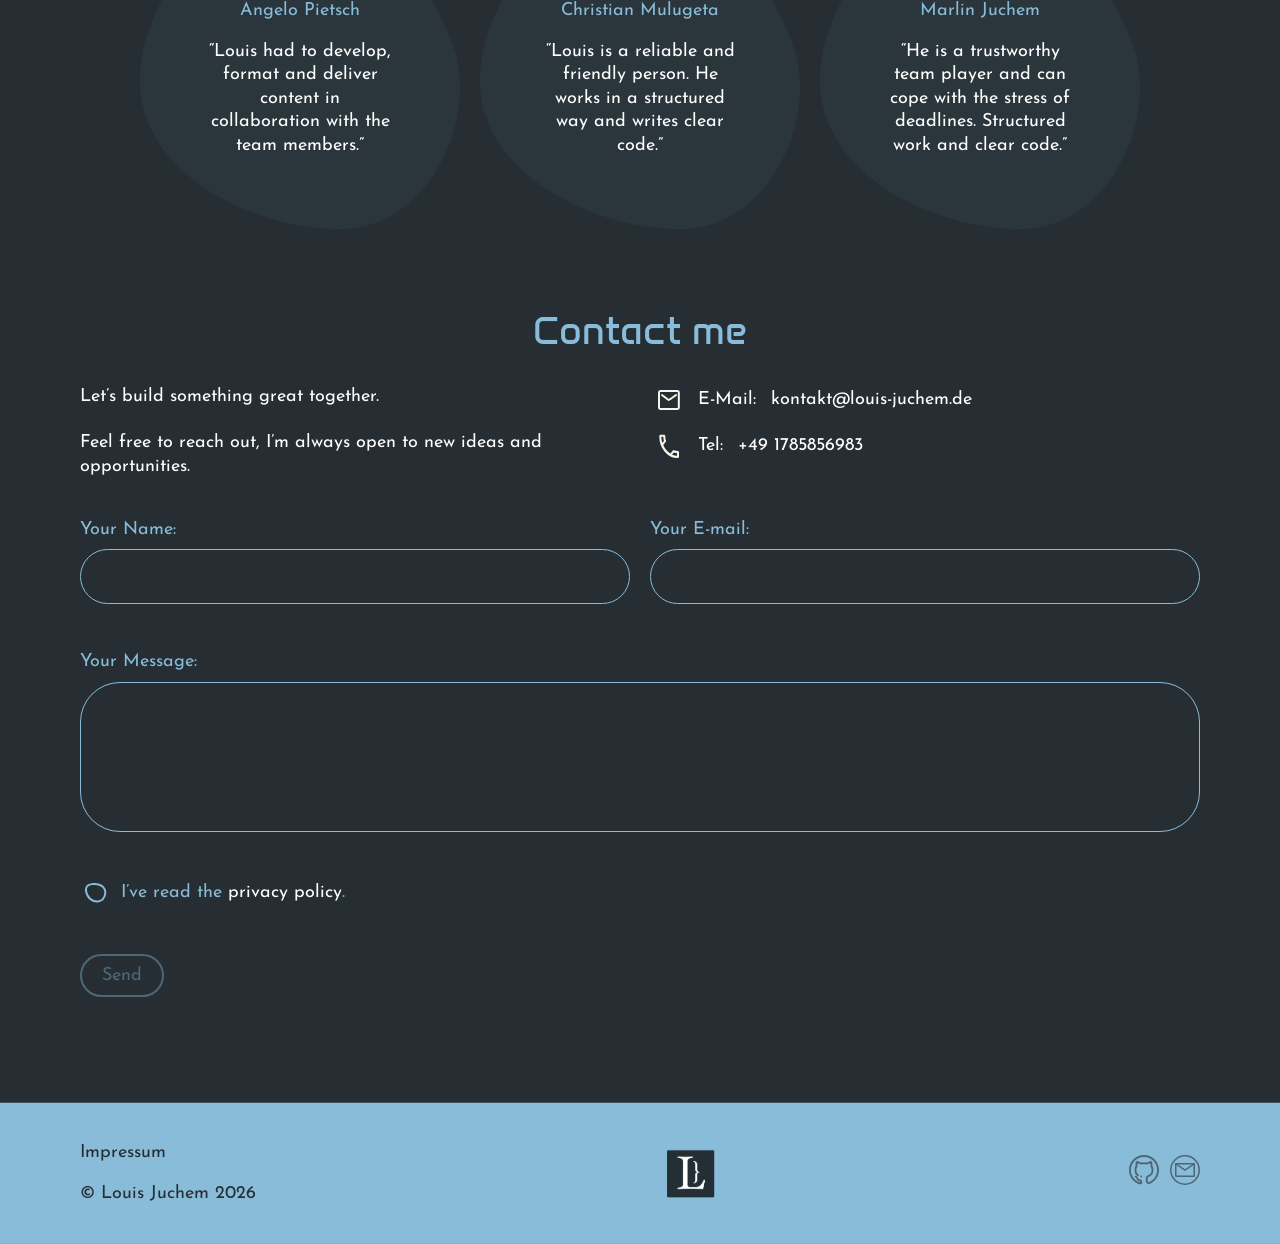
==== commit 55c520d7: "responsive fixes" ====
--- a/index.html
+++ b/index.html
@@ -488,9 +488,12 @@
               />
             </label>
           </div>
-          <button type="submit" class="btn-classic" data-i18n="sendButton">
-            Send
-          </button>
+          <div class="form__submit">
+            <button type="submit" class="btn-classic" data-i18n="sendButton">
+              Send
+            </button>
+            <p class="form__status" role="status"></p>
+          </div>
         </form>
       </section>
     </main>
--- a/style.css
+++ b/style.css
@@ -384,8 +384,8 @@
     clip-path: none;
     flex-direction: row;
     background: var(--primary-color);
-    height: auto;
-    padding: 16px 20px;
+    height: var(--nav-height);
+    padding: 0 20px;
     gap: 16px;
   }
 
@@ -411,8 +411,9 @@
     align-items: center;
     justify-content: center;
     text-align: center;
-    height: inherit;
-    margin: 0;
+    height: auto;
+    /* Cancels main's gap so the hero sits directly below the nav */
+    margin: calc(var(--main-gap, 0px) * -1) 0 0;
     flex-direction: column;
     gap: 40px;
   }
@@ -423,8 +424,9 @@
 
   .hero-image_mobile {
     display: block;
-    width: 350px;
-    max-width: 100%;
+    width: auto;
+    max-width: min(350px, 100%);
+    max-height: 40svh;
   }
 
   .burger-menu {
@@ -446,7 +448,8 @@
 /* Tablet portrait layout tweaks */
 @media (min-width: 901px) and (max-width: 1100px) {
   main {
-    gap: 80px;
+    --main-gap: 80px;
+    gap: var(--main-gap);
     padding-bottom: 80px;
   }
 
@@ -471,7 +474,8 @@
 
 @media (max-width: 900px) {
   main {
-    gap: 40px;
+    --main-gap: 40px;
+    gap: var(--main-gap);
     padding-bottom: 40px;
   }
 
@@ -480,7 +484,7 @@
   }
 
   .section-wrapper {
-    flex-direction: column-reverse;
+    flex-direction: column;
     padding: 0;
   }
 
--- a/css/components.css
+++ b/css/components.css
@@ -360,6 +360,26 @@
   line-height: 18px;
 }
 
+/* Reserves space below the button so the status message causes no layout shift */
+.form__submit {
+  grid-column: 1 / -1;
+  position: relative;
+  padding-bottom: 26px;
+}
+
+.form__status {
+  position: absolute;
+  left: 0;
+  bottom: 0;
+  margin: 0;
+  font-size: 14px;
+  line-height: 18px;
+}
+
+.form__status[data-type="error"] {
+  color: var(--error-color);
+}
+
 .legal__title {
   text-align: left;
 }
@@ -424,17 +444,17 @@
     display: none;
     position: absolute;
     top: 100%;
+    left: 0;
     right: 0;
-    transform: translateX(100%);
-    transition: transform 0.3s ease;
+    margin-inline: auto;
     background-image: url("../assets/img/shape.svg");
-    background-size: 210px;
+    background-size: min(300px, 100%);
     background-repeat: no-repeat;
     z-index: 0;
     padding: 20px;
     background-position: top center;
-    width: 300px;
-    height: 223px;
+    width: min(400px, 100% - 32px);
+    height: 320px;
     box-sizing: border-box;
     flex-direction: column;
     align-items: center;
@@ -456,7 +476,6 @@
 
   .mobile-nav_toggle {
     display: flex;
-    transform: translateX(0);
     opacity: 1;
   }
 
